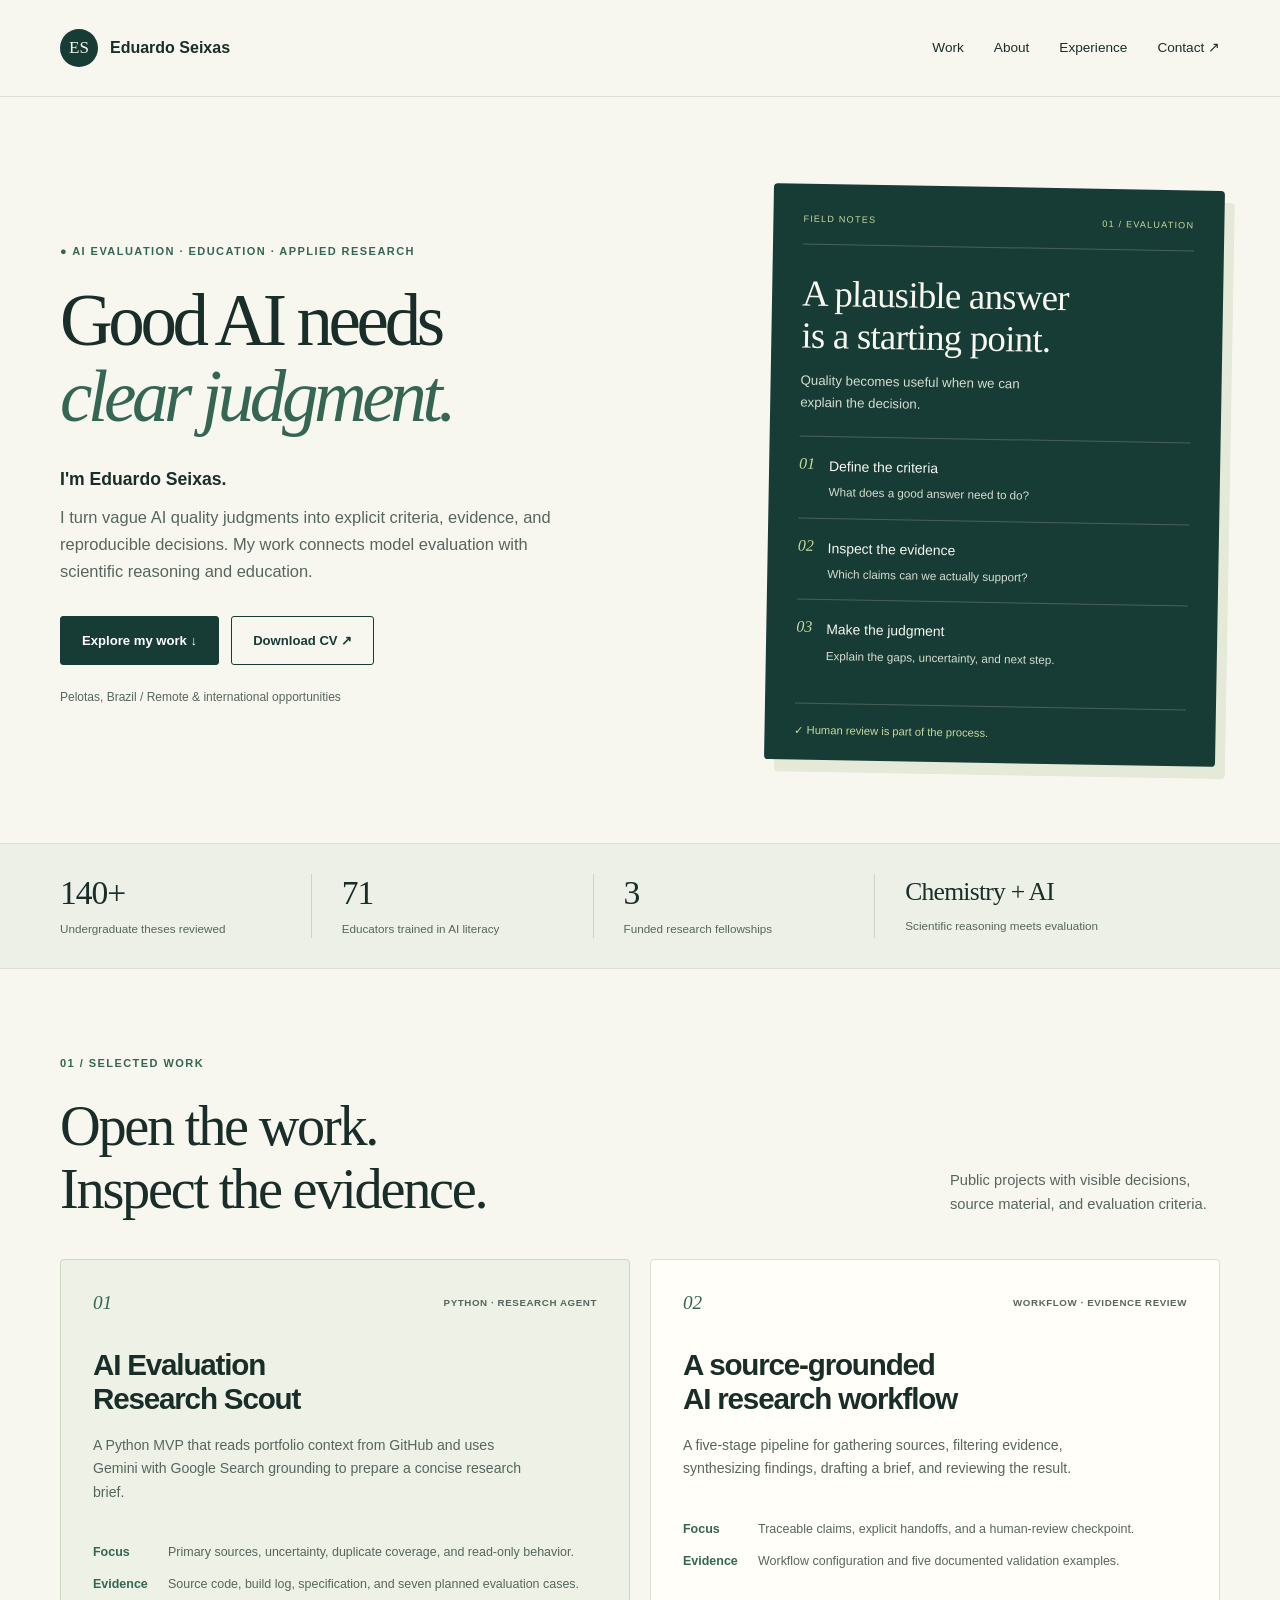
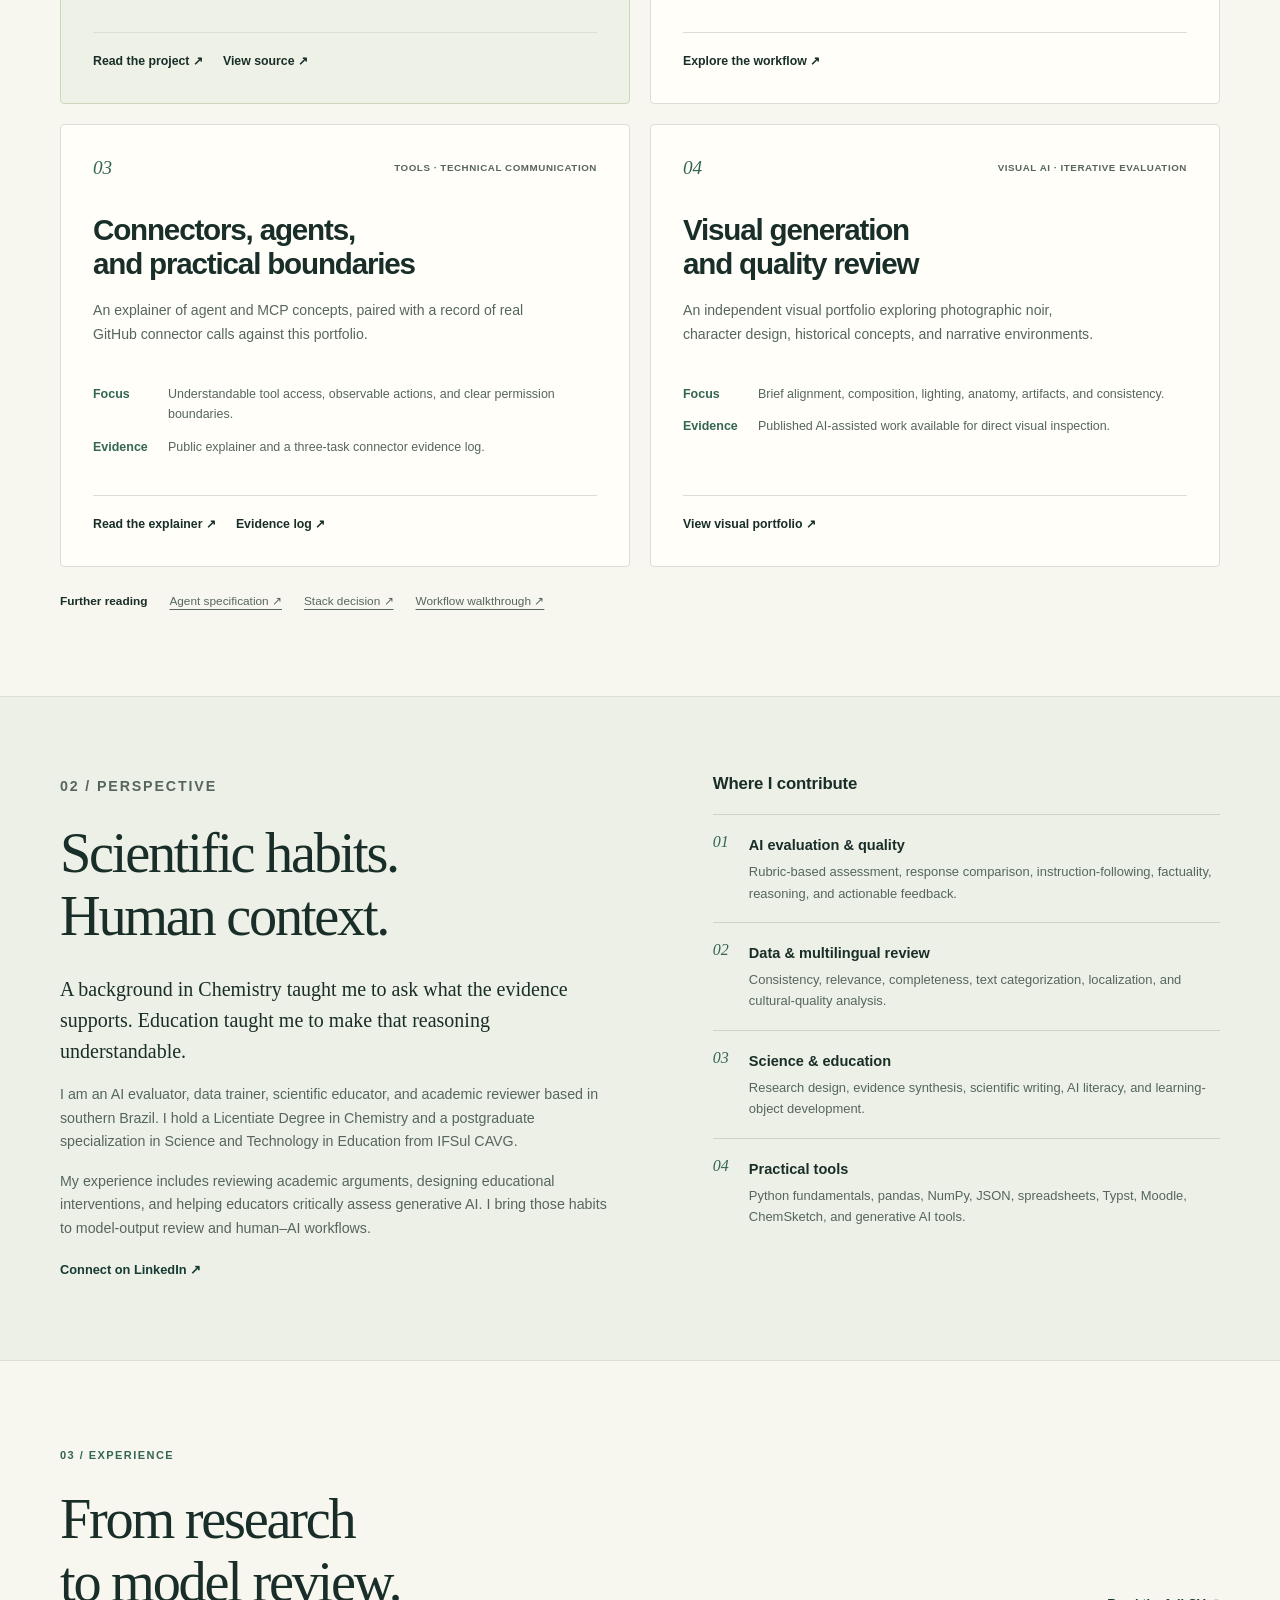
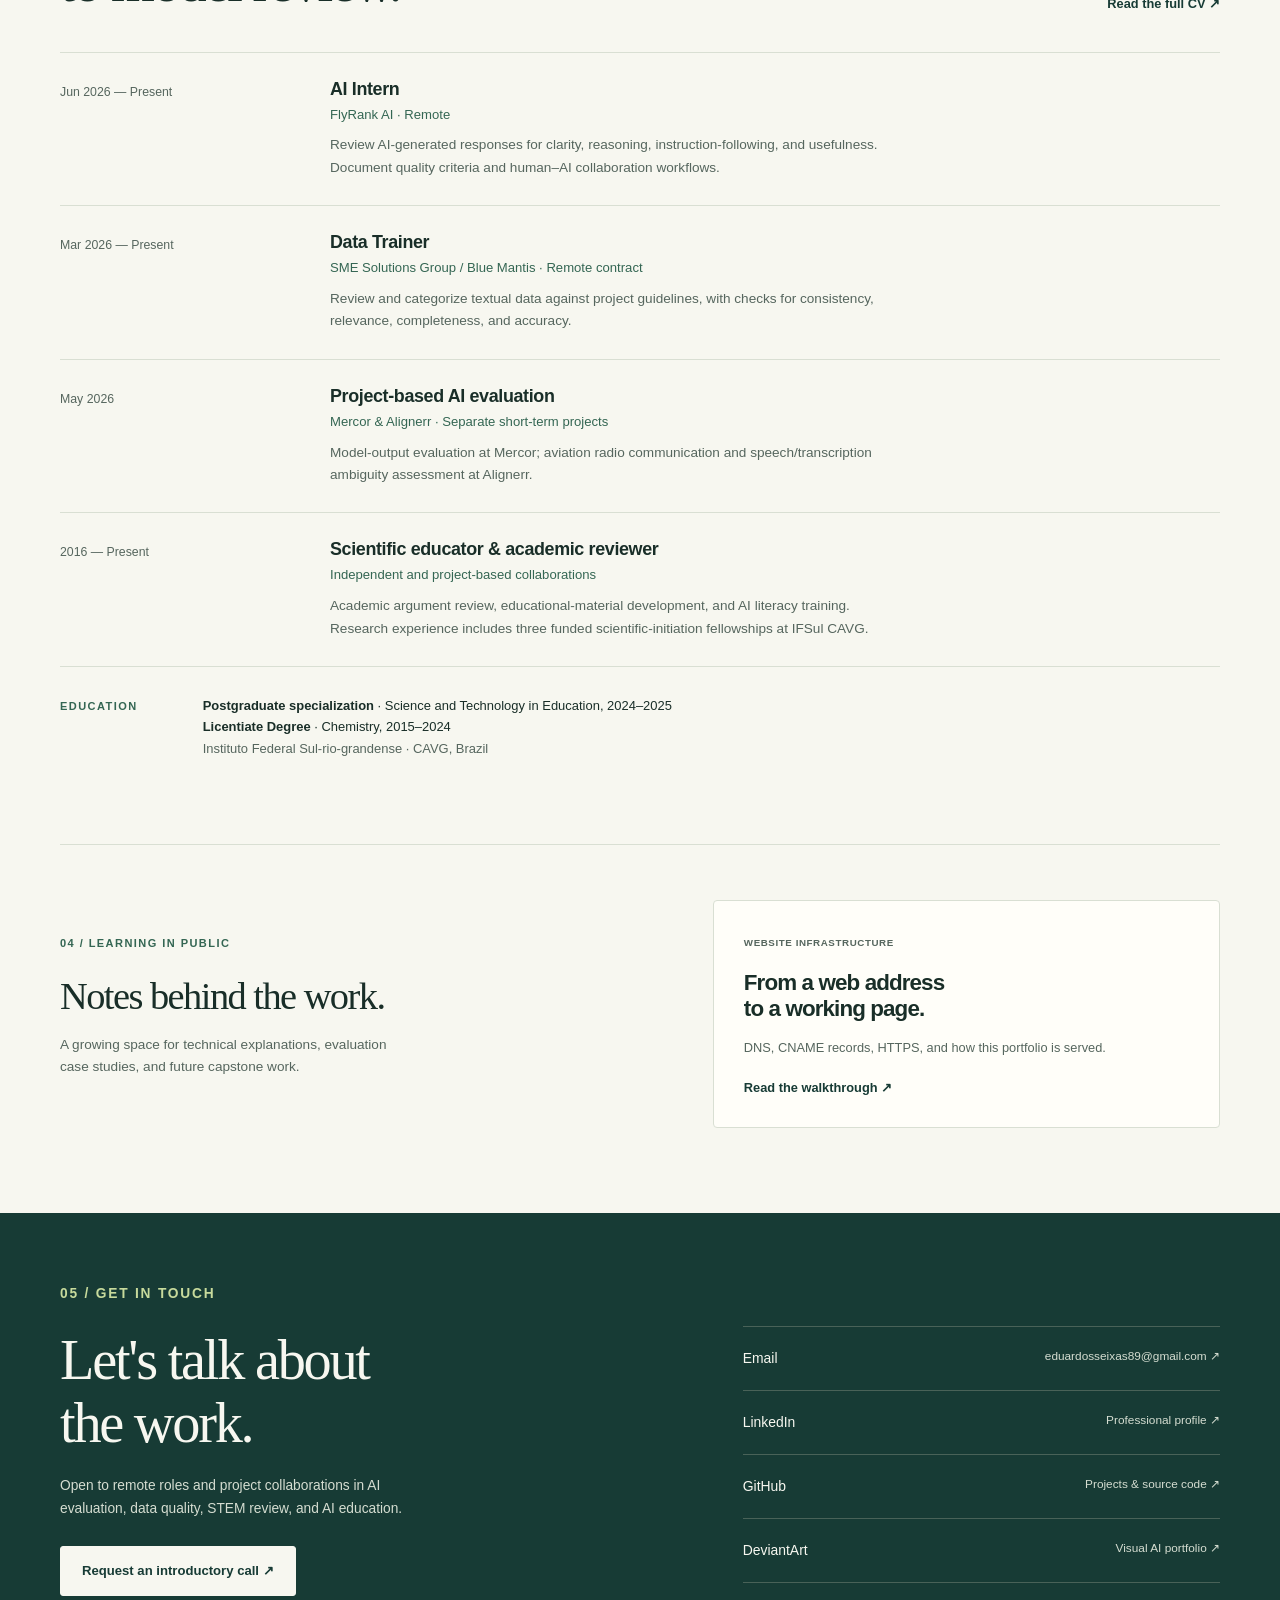
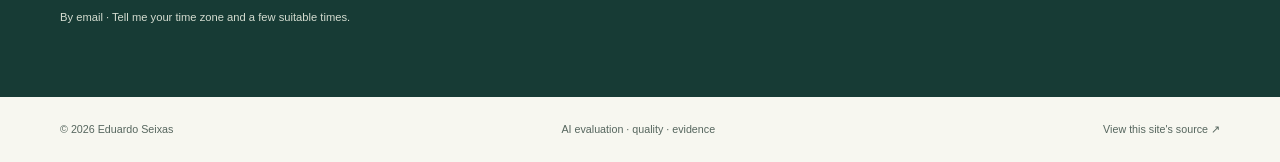
==== index.html @ 026e7a8c "Complete personal portfolio with CV, project evidence, and DNS walkthrough" ====
<!doctype html>
<html lang="en">
<head>
<meta charset="utf-8"><meta name="viewport" content="width=device-width, initial-scale=1">
<meta name="description" content="Eduardo Seixas: AI evaluation, data quality, science education, and applied research. Explore projects, experience, and evidence.">
<meta name="theme-color" content="#173b35"><meta property="og:title" content="Eduardo Seixas | AI Evaluation & Applied Research"><meta property="og:description" content="Explicit criteria. Traceable evidence. Thoughtful human judgment."><meta property="og:type" content="website"><meta property="og:url" content="https://eseixas89.github.io/ai-evaluation-portfolio/">
<title>Eduardo Seixas | AI Evaluation & Applied Research</title><link rel="icon" href="favicon.svg" type="image/svg+xml"><link rel="stylesheet" href="styles.css">
</head>
<body>
<a class="skip-link" href="#main">Skip to content</a>
<header class="site-header"><div class="container header-inner"><a class="brand" href="./" aria-label="Eduardo Seixas, home"><span class="monogram" aria-hidden="true">ES</span>Eduardo Seixas</a><nav aria-label="Main navigation"><a href="#work">Work</a><a href="#about">About</a><a href="#experience">Experience</a><a href="#contact">Contact ↗</a></nav></div></header>
<main id="main">
<section class="hero container" aria-labelledby="hero-title">
<div><p class="eyebrow">● AI evaluation · education · applied research</p><h1 id="hero-title">Good AI needs<br><em>clear judgment.</em></h1><p class="hero-name">I'm Eduardo Seixas.</p><p class="hero-lead">I turn vague AI quality judgments into explicit criteria, evidence, and reproducible decisions. My work connects model evaluation with scientific reasoning and education.</p><div class="actions"><a class="button" href="#work">Explore my work ↓</a><a class="button outline" href="assets/Eduardo_Seixas_CV.pdf" download>Download CV ↗</a></div><p class="hero-meta">Pelotas, Brazil / Remote &amp; international opportunities</p></div>
<aside class="hero-note" aria-label="My approach to evaluation"><div class="note-top"><span>FIELD NOTES</span><span>01 / EVALUATION</span></div><p class="note-title">A plausible answer<br>is a starting point.</p><p class="note-intro">Quality becomes useful when we can explain the decision.</p><ol class="criteria"><li><span>01</span><div><strong>Define the criteria</strong><p>What does a good answer need to do?</p></div></li><li><span>02</span><div><strong>Inspect the evidence</strong><p>Which claims can we actually support?</p></div></li><li><span>03</span><div><strong>Make the judgment</strong><p>Explain the gaps, uncertainty, and next step.</p></div></li></ol><div class="note-bottom">✓ Human review is part of the process.</div></aside>
</section>
<section class="proof-strip" aria-label="Selected experience from my CV"><div class="container proof-grid"><div><strong>140+</strong><span>Undergraduate theses reviewed</span></div><div><strong>71</strong><span>Educators trained in AI literacy</span></div><div><strong>3</strong><span>Funded research fellowships</span></div><div><strong>Chemistry + AI</strong><span>Scientific reasoning meets evaluation</span></div></div></section>
<section id="work" class="section container" aria-labelledby="work-title"><div class="section-heading"><div><p class="eyebrow">01 / Selected work</p><h2 id="work-title">Open the work.<br>Inspect the evidence.</h2></div><p>Public projects with visible decisions, source material, and evaluation criteria.</p></div>
<div class="projects">
<article class="project featured"><div class="project-top"><span class="project-number">01</span><span class="tag">Python · Research agent</span></div><h3>AI Evaluation<br>Research Scout</h3><p>A Python MVP that reads portfolio context from GitHub and uses Gemini with Google Search grounding to prepare a concise research brief.</p><dl><div><dt>Focus</dt><dd>Primary sources, uncertainty, duplicate coverage, and read-only behavior.</dd></div><div><dt>Evidence</dt><dd>Source code, build log, specification, and seven planned evaluation cases.</dd></div></dl><div class="project-links"><a href="build-the-agent.html">Read the project ↗</a><a href="https://github.com/Eseixas89/ai-evaluation-portfolio/tree/main/fl-07-agent">View source ↗</a></div></article>
<article class="project"><div class="project-top"><span class="project-number">02</span><span class="tag">Workflow · Evidence review</span></div><h3>A source-grounded<br>AI research workflow</h3><p>A five-stage pipeline for gathering sources, filtering evidence, synthesizing findings, drafting a brief, and reviewing the result.</p><dl><div><dt>Focus</dt><dd>Traceable claims, explicit handoffs, and a human-review checkpoint.</dd></div><div><dt>Evidence</dt><dd>Workflow configuration and five documented validation examples.</dd></div></dl><div class="project-links"><a href="automation-workflow-v2.html">Explore the workflow ↗</a></div></article>
<article class="project"><div class="project-top"><span class="project-number">03</span><span class="tag">Tools · Technical communication</span></div><h3>Connectors, agents,<br>and practical boundaries</h3><p>An explainer of agent and MCP concepts, paired with a record of real GitHub connector calls against this portfolio.</p><dl><div><dt>Focus</dt><dd>Understandable tool access, observable actions, and clear permission boundaries.</dd></div><div><dt>Evidence</dt><dd>Public explainer and a three-task connector evidence log.</dd></div></dl><div class="project-links"><a href="agent-concepts-mcp-basics.html">Read the explainer ↗</a><a href="https://github.com/Eseixas89/ai-evaluation-portfolio/blob/main/connector-evidence.md">Evidence log ↗</a></div></article>
<article class="project"><div class="project-top"><span class="project-number">04</span><span class="tag">Visual AI · Iterative evaluation</span></div><h3>Visual generation<br>and quality review</h3><p>An independent visual portfolio exploring photographic noir, character design, historical concepts, and narrative environments.</p><dl><div><dt>Focus</dt><dd>Brief alignment, composition, lighting, anatomy, artifacts, and consistency.</dd></div><div><dt>Evidence</dt><dd>Published AI-assisted work available for direct visual inspection.</dd></div></dl><div class="project-links"><a href="https://www.deviantart.com/epyon89">View visual portfolio ↗</a></div></article>
</div><div class="work-footnote"><span>Further reading</span><a href="personal-agent-spec.html">Agent specification ↗</a><a href="stack-rationale.html">Stack decision ↗</a><a href="explain-it-like-you-built-it.html">Workflow walkthrough ↗</a></div></section>
<section id="about" class="about-section" aria-labelledby="about-title"><div class="container about-grid"><div><p class="eyebrow">02 / Perspective</p><h2 id="about-title">Scientific habits.<br>Human context.</h2><p class="about-lead">A background in Chemistry taught me to ask what the evidence supports. Education taught me to make that reasoning understandable.</p><p>I am an AI evaluator, data trainer, scientific educator, and academic reviewer based in southern Brazil. I hold a Licentiate Degree in Chemistry and a postgraduate specialization in Science and Technology in Education from IFSul CAVG.</p><p>My experience includes reviewing academic arguments, designing educational interventions, and helping educators critically assess generative AI. I bring those habits to model-output review and human–AI workflows.</p><a class="text-link" href="https://www.linkedin.com/in/eduardo-seixas89/">Connect on LinkedIn ↗</a></div><div class="expertise"><h3>Where I contribute</h3><div><span>01</span><p><strong>AI evaluation &amp; quality</strong>Rubric-based assessment, response comparison, instruction-following, factuality, reasoning, and actionable feedback.</p></div><div><span>02</span><p><strong>Data &amp; multilingual review</strong>Consistency, relevance, completeness, text categorization, localization, and cultural-quality analysis.</p></div><div><span>03</span><p><strong>Science &amp; education</strong>Research design, evidence synthesis, scientific writing, AI literacy, and learning-object development.</p></div><div><span>04</span><p><strong>Practical tools</strong>Python fundamentals, pandas, NumPy, JSON, spreadsheets, Typst, Moodle, ChemSketch, and generative AI tools.</p></div></div></div></section>
<section id="experience" class="section container" aria-labelledby="experience-title"><div class="section-heading"><div><p class="eyebrow">03 / Experience</p><h2 id="experience-title">From research<br>to model review.</h2></div><a class="text-link" href="assets/Eduardo_Seixas_CV.pdf">Read the full CV ↗</a></div><div class="timeline">
<article><div class="timeline-date">Jun 2026 — Present</div><div><h3>AI Intern</h3><p class="organization">FlyRank AI · Remote</p><p>Review AI-generated responses for clarity, reasoning, instruction-following, and usefulness. Document quality criteria and human–AI collaboration workflows.</p></div></article>
<article><div class="timeline-date">Mar 2026 — Present</div><div><h3>Data Trainer</h3><p class="organization">SME Solutions Group / Blue Mantis · Remote contract</p><p>Review and categorize textual data against project guidelines, with checks for consistency, relevance, completeness, and accuracy.</p></div></article>
<article><div class="timeline-date">May 2026</div><div><h3>Project-based AI evaluation</h3><p class="organization">Mercor &amp; Alignerr · Separate short-term projects</p><p>Model-output evaluation at Mercor; aviation radio communication and speech/transcription ambiguity assessment at Alignerr.</p></div></article>
<article><div class="timeline-date">2016 — Present</div><div><h3>Scientific educator &amp; academic reviewer</h3><p class="organization">Independent and project-based collaborations</p><p>Academic argument review, educational-material development, and AI literacy training. Research experience includes three funded scientific-initiation fellowships at IFSul CAVG.</p></div></article>
</div><div class="education-note"><span class="eyebrow">Education</span><p><strong>Postgraduate specialization</strong> · Science and Technology in Education, 2024–2025<br><strong>Licentiate Degree</strong> · Chemistry, 2015–2024<br><span>Instituto Federal Sul-rio-grandense · CAVG, Brazil</span></p></div></section>
<section class="notes-section container" aria-labelledby="notes-title"><div><p class="eyebrow">04 / Learning in public</p><h2 id="notes-title">Notes behind the work.</h2><p>A growing space for technical explanations, evaluation case studies, and future capstone work.</p></div><a class="note-link" href="dns-walkthrough.html"><span class="tag">Website infrastructure</span><h3>From a web address<br>to a working page.</h3><p>DNS, CNAME records, HTTPS, and how this portfolio is served.</p><span class="text-link">Read the walkthrough ↗</span></a></section>
<section id="contact" class="contact-section" aria-labelledby="contact-title"><div class="container contact-grid"><div><p class="eyebrow">05 / Get in touch</p><h2 id="contact-title">Let's talk about<br>the work.</h2><p>Open to remote roles and project collaborations in AI evaluation, data quality, STEM review, and AI education.</p><a class="button light" href="mailto:eduardosseixas89@gmail.com?subject=Introductory%20call%20-%20portfolio&amp;body=Hi%20Eduardo%2C%0A%0AI%27d%20like%20to%20arrange%20a%20conversation%20about%20...%0A%0AMy%20time%20zone%20and%20suggested%20times%20are%3A%20">Request an introductory call ↗</a><p class="contact-small">By email · Tell me your time zone and a few suitable times.</p></div><div class="contact-links"><a href="mailto:eduardosseixas89@gmail.com">Email <span>eduardosseixas89@gmail.com ↗</span></a><a href="https://www.linkedin.com/in/eduardo-seixas89/">LinkedIn <span>Professional profile ↗</span></a><a href="https://github.com/Eseixas89">GitHub <span>Projects &amp; source code ↗</span></a><a href="https://www.deviantart.com/epyon89">DeviantArt <span>Visual AI portfolio ↗</span></a></div></div></section>
</main><footer class="container site-footer"><p>© 2026 Eduardo Seixas</p><p>AI evaluation · quality · evidence</p><a href="https://github.com/Eseixas89/ai-evaluation-portfolio">View this site's source ↗</a></footer>
</body></html>
---- styles.css ----
/* Shared layout, typography, and responsive rules. */
:root{--paper:#f7f7f0;--white:#fffef9;--ink:#192e28;--muted:#56665e;--green:#173b35;--accent:#346653;--line:#d9dfd3;--soft:#edf0e6;--gold:#c7da9c}
*{box-sizing:border-box}html{scroll-behavior:smooth;scroll-padding-top:24px}body{margin:0;background:var(--paper);color:var(--ink);font:16px/1.65 -apple-system,BlinkMacSystemFont,"Segoe UI",sans-serif}a{color:inherit;text-underline-offset:4px}a:hover{text-decoration:underline}a:focus-visible{outline:3px solid #a47025;outline-offset:5px}::selection{background:#d3dfb9;color:var(--green)}p{margin:0 0 1rem}h1,h2,h3{margin:0;line-height:1.12;letter-spacing:-.04em}h1,h2{font-family:Georgia,"Times New Roman",serif;font-weight:400}h2{font-size:clamp(2.25rem,4.4vw,3.7rem)}h3{font-size:1.5rem;font-weight:600}.container{width:min(1160px,calc(100% - 96px));margin-inline:auto}.skip-link{position:absolute;left:20px;top:-100px;background:var(--green);color:white;padding:10px 20px;z-index:10}.skip-link:focus{top:12px}
.site-header{border-bottom:1px solid var(--line)}.header-inner{min-height:96px;display:flex;align-items:center;justify-content:space-between;gap:24px}.brand{display:flex;gap:12px;align-items:center;font-size:1rem;font-weight:600;text-decoration:none}.monogram{display:grid;place-items:center;width:38px;height:38px;background:var(--green);color:var(--paper);font:17px Georgia,serif;border-radius:50%}nav{display:flex;gap:30px;font-size:.85rem;font-weight:500}nav a{text-decoration:none}.eyebrow{font-size:.69rem;letter-spacing:.13em;text-transform:uppercase;font-weight:700;color:var(--accent);margin:0 0 23px}
.hero{display:grid;grid-template-columns:1.4fr 1fr;gap:78px;padding-block:90px 80px;align-items:center}.hero h1{font-size:clamp(3.2rem,5.7vw,5.5rem);letter-spacing:-.06em;line-height:1.05}.hero h1 em{color:var(--accent);font-weight:400}.hero-name{font-size:1.1rem;font-weight:600;margin:29px 0 10px}.hero-lead{font-size:1.03rem;max-width:54ch;color:var(--muted)}.actions{display:flex;flex-wrap:wrap;gap:12px;margin-top:30px}.button{display:inline-flex;align-items:center;justify-content:center;background:var(--green);color:white;padding:13px 21px;border:1px solid var(--green);font-size:.82rem;font-weight:600;text-decoration:none;border-radius:3px;min-height:48px}.button:hover{background:#285447;text-decoration:none}.outline{color:var(--green);background:transparent}.outline:hover{color:white}.hero-meta{font-size:.75rem;color:var(--muted);margin:23px 0 0}.hero-note{background:var(--green);color:var(--paper);padding:28px 30px 0;border-radius:4px;box-shadow:10px 12px 0 #e4e9d8;transform:rotate(1deg)}.note-top{display:flex;justify-content:space-between;gap:8px;border-bottom:1px solid #496258;padding-bottom:17px;font-size:.57rem;letter-spacing:.13em;color:var(--gold)}.note-title{font:2.3rem/1.13 Georgia,serif;letter-spacing:-.02em;margin:28px 0 14px}.note-intro{font-size:.83rem;color:#d5ddd1;max-width:31ch}.criteria{list-style:none;padding:0;margin:22px 0}.criteria li{display:flex;gap:14px;padding:16px 0;border-top:1px solid #496258}.criteria li>span{font:italic 1rem Georgia,serif;color:var(--gold);padding-top:2px}.criteria strong{font-weight:500;font-size:.87rem}.criteria p{font-size:.73rem;color:#d5ddd1;margin:3px 0 0}.note-bottom{font-size:.7rem;border-top:1px solid #496258;padding:17px 0 20px;color:var(--gold)}
.proof-strip{background:var(--soft);border-block:1px solid var(--line)}.proof-grid{display:grid;grid-template-columns:repeat(3,1fr) 1.25fr;padding-block:30px;gap:30px}.proof-grid>div{border-right:1px solid #ccd5c5;padding-right:20px}.proof-grid>div:last-child{border:0}.proof-grid strong{display:block;font:2.1rem Georgia,serif;letter-spacing:-.03em}.proof-grid>div:last-child strong{font-size:1.6rem;line-height:1.4}.proof-grid span{display:block;font-size:.73rem;color:var(--muted);margin-top:7px}.section{padding-block:85px}.section-heading{display:flex;justify-content:space-between;align-items:flex-end;gap:50px;margin-bottom:38px}.section-heading>p{max-width:33ch;font-size:.92rem;color:var(--muted);margin:0 0 5px}.projects{display:grid;grid-template-columns:1fr 1fr;gap:20px}.project{display:flex;flex-direction:column;min-width:0;padding:32px;background:var(--white);border:1px solid var(--line);border-radius:4px}.featured{background:#edf1e6;border-color:#ccd7bd}.project-top{display:flex;align-items:center;justify-content:space-between;gap:12px;margin-bottom:34px}.project-number{font:italic 1.2rem Georgia,serif;color:var(--accent)}.tag{font-size:.61rem;text-transform:uppercase;letter-spacing:.06em;font-weight:600;color:var(--muted)}.project h3{font-size:1.85rem;margin-bottom:18px;line-height:1.15}.project>p{font-size:.88rem;color:var(--muted);max-width:55ch}.project dl{margin:10px 0 25px;font-size:.78rem;flex-grow:1}.project dl div{display:grid;grid-template-columns:65px 1fr;gap:10px;margin:12px 0}.project dt{color:var(--accent);font-weight:600}.project dd{margin:0;color:var(--muted)}.project-links{display:flex;flex-wrap:wrap;gap:20px;border-top:1px solid var(--line);padding-top:18px;font-size:.77rem;font-weight:600}.project-links a{text-decoration:none}.work-footnote{display:flex;gap:22px;flex-wrap:wrap;margin-top:25px;font-size:.74rem;color:var(--muted)}.work-footnote>span{font-weight:600;color:var(--ink)}
.about-section{border-block:1px solid var(--line);background:var(--soft)}.about-grid{display:grid;grid-template-columns:1.1fr 1fr;gap:95px;padding-block:78px}.about-grid h2{margin-bottom:26px}.about-grid p{font-size:.89rem;color:var(--muted)}.about-grid .about-lead{font:1.25rem/1.55 Georgia,serif;color:var(--ink)}.text-link{font-size:.8rem;font-weight:600;color:var(--green);text-decoration:none}.expertise h3{font-size:1.05rem;margin-bottom:20px;letter-spacing:-.01em}.expertise>div{display:flex;gap:20px;border-top:1px solid #ccd5c5;padding-top:18px;margin-top:18px}.expertise>div>span{font:italic 1rem Georgia,serif;color:var(--accent)}.expertise p{font-size:.81rem;margin:0}.expertise strong{display:block;color:var(--ink);font-size:.91rem;font-weight:600;margin-bottom:4px}
.timeline{border-top:1px solid var(--line)}.timeline article{display:grid;grid-template-columns:230px 1fr;gap:40px;border-bottom:1px solid var(--line);padding-block:26px}.timeline-date{font-size:.77rem;color:var(--muted);padding-top:3px}.timeline h3{font-size:1.12rem;letter-spacing:-.02em}.timeline .organization{font-size:.82rem;color:var(--accent);margin:5px 0 9px}.timeline article p:last-child{font-size:.85rem;color:var(--muted);margin:0;max-width:76ch}.education-note{display:flex;gap:65px;padding-top:28px;align-items:baseline}.education-note .eyebrow{margin:0}.education-note p{font-size:.81rem;margin:0}.education-note p>span{color:var(--muted)}
.notes-section{display:grid;grid-template-columns:1.1fr 1fr;gap:95px;align-items:center;border-top:1px solid var(--line);padding-block:55px 85px}.notes-section h2{font-size:2.4rem;margin-bottom:16px}.notes-section>div>p:last-child{font-size:.85rem;color:var(--muted);max-width:46ch}.note-link{display:block;border:1px solid var(--line);border-radius:4px;padding:27px 30px;background:var(--white);text-decoration:none}.note-link:hover{border-color:var(--accent);text-decoration:none}.note-link h3{font-size:1.4rem;margin:16px 0}.note-link p{color:var(--muted);font-size:.8rem}
.contact-section{background:var(--green);color:var(--paper);padding-block:70px}.contact-grid{display:grid;grid-template-columns:1.2fr 1fr;gap:110px;align-items:center}.contact-section .eyebrow{color:var(--gold)}.contact-section h2{margin-bottom:20px}.contact-section p{max-width:49ch;font-size:.86rem;color:#d5ddd1}.light{background:var(--paper);border-color:var(--paper);color:var(--green);margin-top:10px}.light:hover{background:var(--gold);color:var(--green)}.contact-section .contact-small{font-size:.7rem;margin:12px 0 0}.contact-links a{display:flex;justify-content:space-between;gap:15px;padding-block:20px;border-bottom:1px solid #496258;font-size:.87rem;text-decoration:none}.contact-links a:first-child{border-top:1px solid #496258}.contact-links span{font-size:.74rem;color:#d5ddd1;overflow-wrap:anywhere}.site-footer{display:flex;justify-content:space-between;gap:20px;flex-wrap:wrap;padding-block:24px;color:var(--muted);font-size:.67rem}.site-footer p{margin:0}.site-footer a{text-decoration:none}
.article{width:min(760px,calc(100% - 48px));margin:65px auto 80px}.article h1{font-size:clamp(2.6rem,5vw,4.3rem);margin-bottom:24px}.article h2{font:600 1.25rem/1.3 -apple-system,BlinkMacSystemFont,"Segoe UI",sans-serif;letter-spacing:-.02em;margin:30px 0 12px}.article>p{color:var(--muted);font-size:.96rem}.article .article-intro{font-size:1.1rem;color:var(--ink)}.article code{font-size:.88em;background:var(--soft);padding:2px 4px;overflow-wrap:anywhere}.article-callout{padding:20px;border:1px solid var(--line);background:var(--soft);border-radius:3px;font-size:.86rem;margin:25px 0;overflow-wrap:anywhere}.source-list{font-size:.8rem;padding-left:20px;color:var(--muted)}.source-list li{margin:6px 0}
@media(max-width:1000px){.container{width:calc(100% - 64px)}.hero{gap:35px;padding-block:60px}.hero h1{font-size:4rem}.hero-note{padding-inline:23px}.note-title{font-size:2rem}.about-grid,.notes-section{gap:45px}.contact-grid{gap:50px}.proof-grid{gap:18px}.proof-grid>div{padding-right:12px}}
@media(max-width:720px){.container{width:calc(100% - 40px)}.header-inner{min-height:90px;flex-wrap:wrap;justify-content:center;gap:8px;padding-block:14px}.brand{font-size:.86rem}nav{gap:24px;font-size:.75rem;width:100%;justify-content:center}.monogram{width:31px;height:31px;font-size:14px}.hero{grid-template-columns:1fr;gap:40px;padding-block:46px}.hero h1{font-size:clamp(2.7rem,9.5vw,4rem)}.hero-lead{font-size:.94rem}.hero-note{transform:none;max-width:460px;width:100%;box-shadow:6px 6px 0 #e4e9d8}.hero-meta{font-size:.67rem}.hero .eyebrow{font-size:.6rem}.proof-grid{grid-template-columns:1fr 1fr;gap:25px 15px}.proof-grid>div:nth-child(2){border:0}.proof-grid strong{font-size:1.8rem}.proof-grid>div:last-child strong{font-size:1.3rem}.proof-grid span{font-size:.65rem}.section{padding-block:55px}.section-heading{display:block;margin-bottom:26px}.section-heading>p,.section-heading>.text-link{display:block;margin-top:22px}.projects{grid-template-columns:1fr;gap:15px}.project{padding:25px}.project h3{font-size:1.6rem}.project-top{margin-bottom:25px}.about-grid,.notes-section,.contact-grid{grid-template-columns:1fr;gap:35px}.about-grid{padding-block:55px}.timeline article{grid-template-columns:1fr;gap:8px;padding-block:23px}.education-note{display:block}.education-note .eyebrow{display:block;margin-bottom:10px}.notes-section{padding-block:40px 55px}.contact-section{padding-block:55px}.contact-links a{font-size:.8rem}.contact-links span{font-size:.68rem;text-align:right}.site-footer{font-size:.65rem;gap:10px}.article{margin-block:40px}.button{padding-inline:17px}.tag{font-size:.56rem}.work-footnote{gap:12px 20px}}
@media(prefers-reduced-motion:reduce){html{scroll-behavior:auto}}
@media print{.site-header,.skip-link,.actions,.contact-section,.site-footer{display:none}.container{width:100%}.hero,.section,.about-grid,.notes-section{padding-block:20px}.hero-note{box-shadow:none;transform:none}.projects,.about-grid{gap:20px}.project,.hero-note{break-inside:avoid}body{background:white}.article{width:100%;margin:0}.article h1{font-size:26pt}.article h2{margin-top:14px}.article>p{font-size:10pt}.article .article-intro{font-size:11pt}.article-callout{margin:14px 0;padding:10px}.source-list{font-size:8pt}}
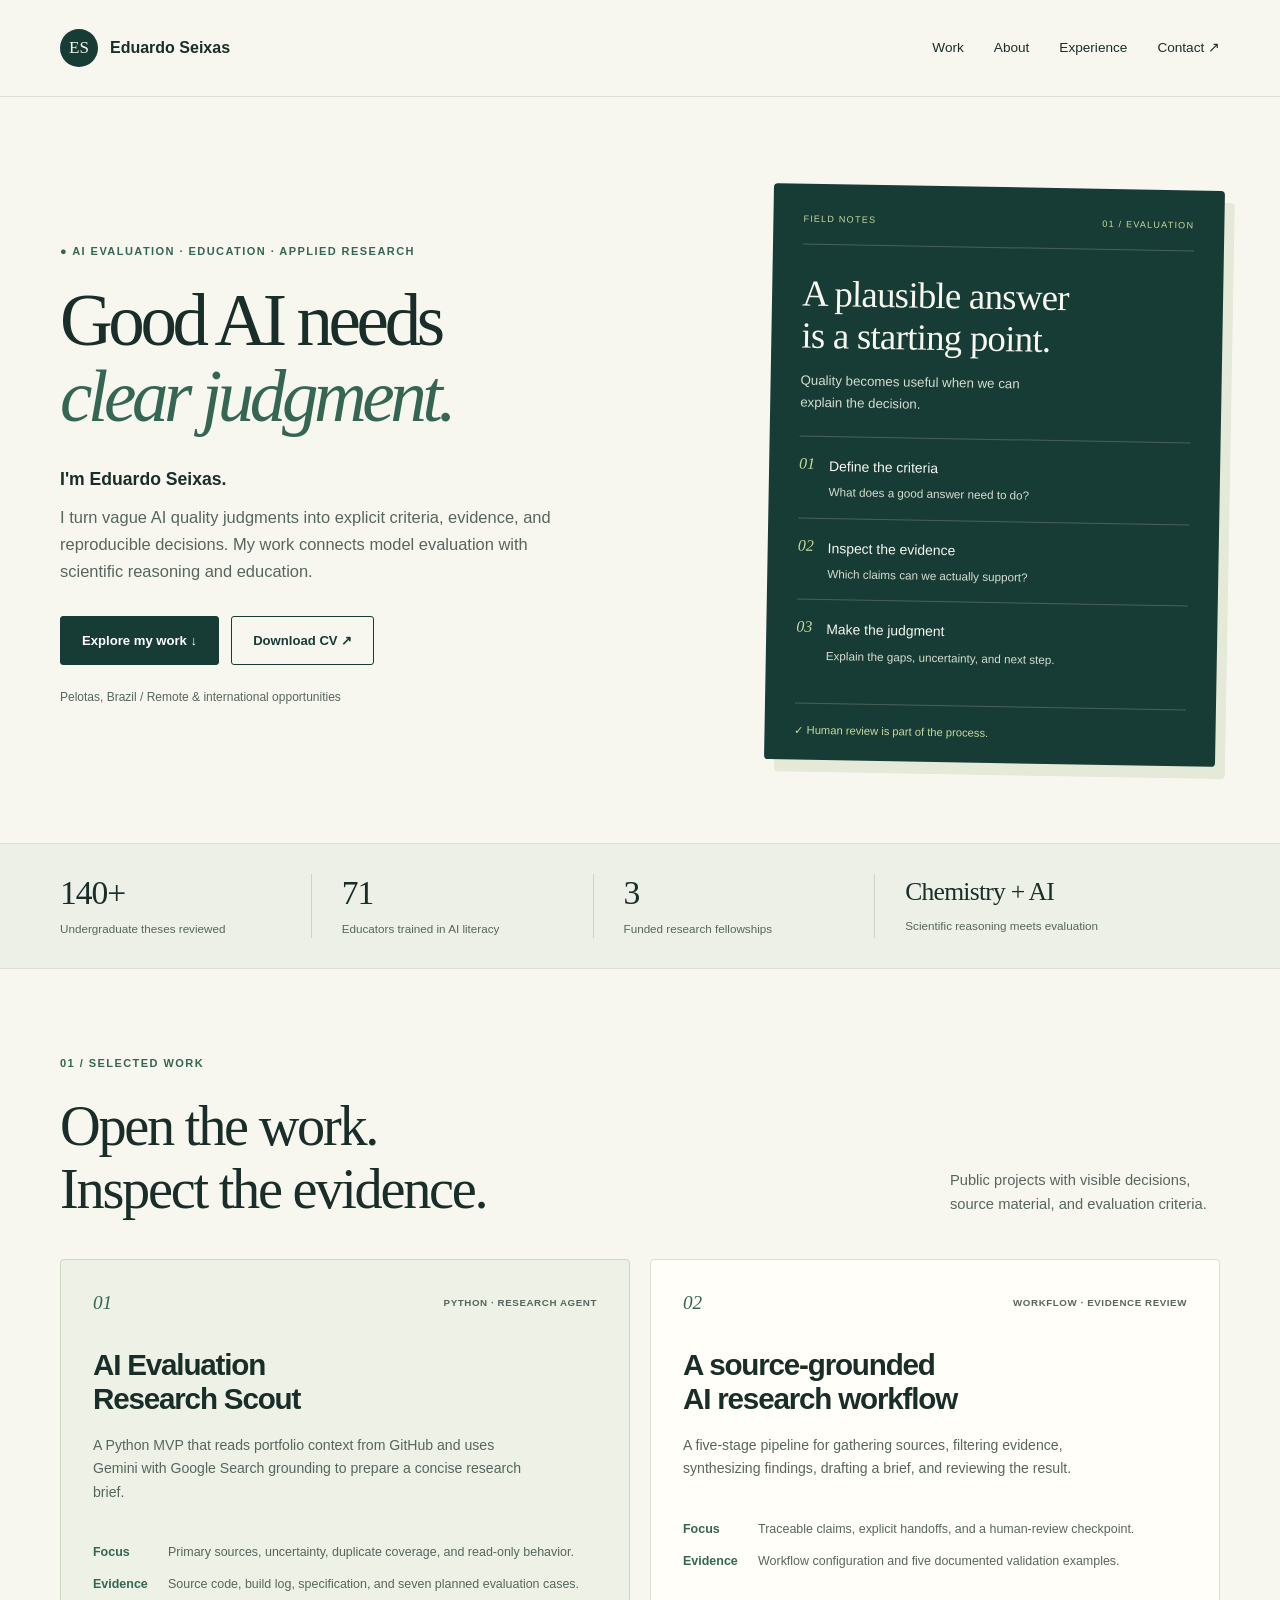
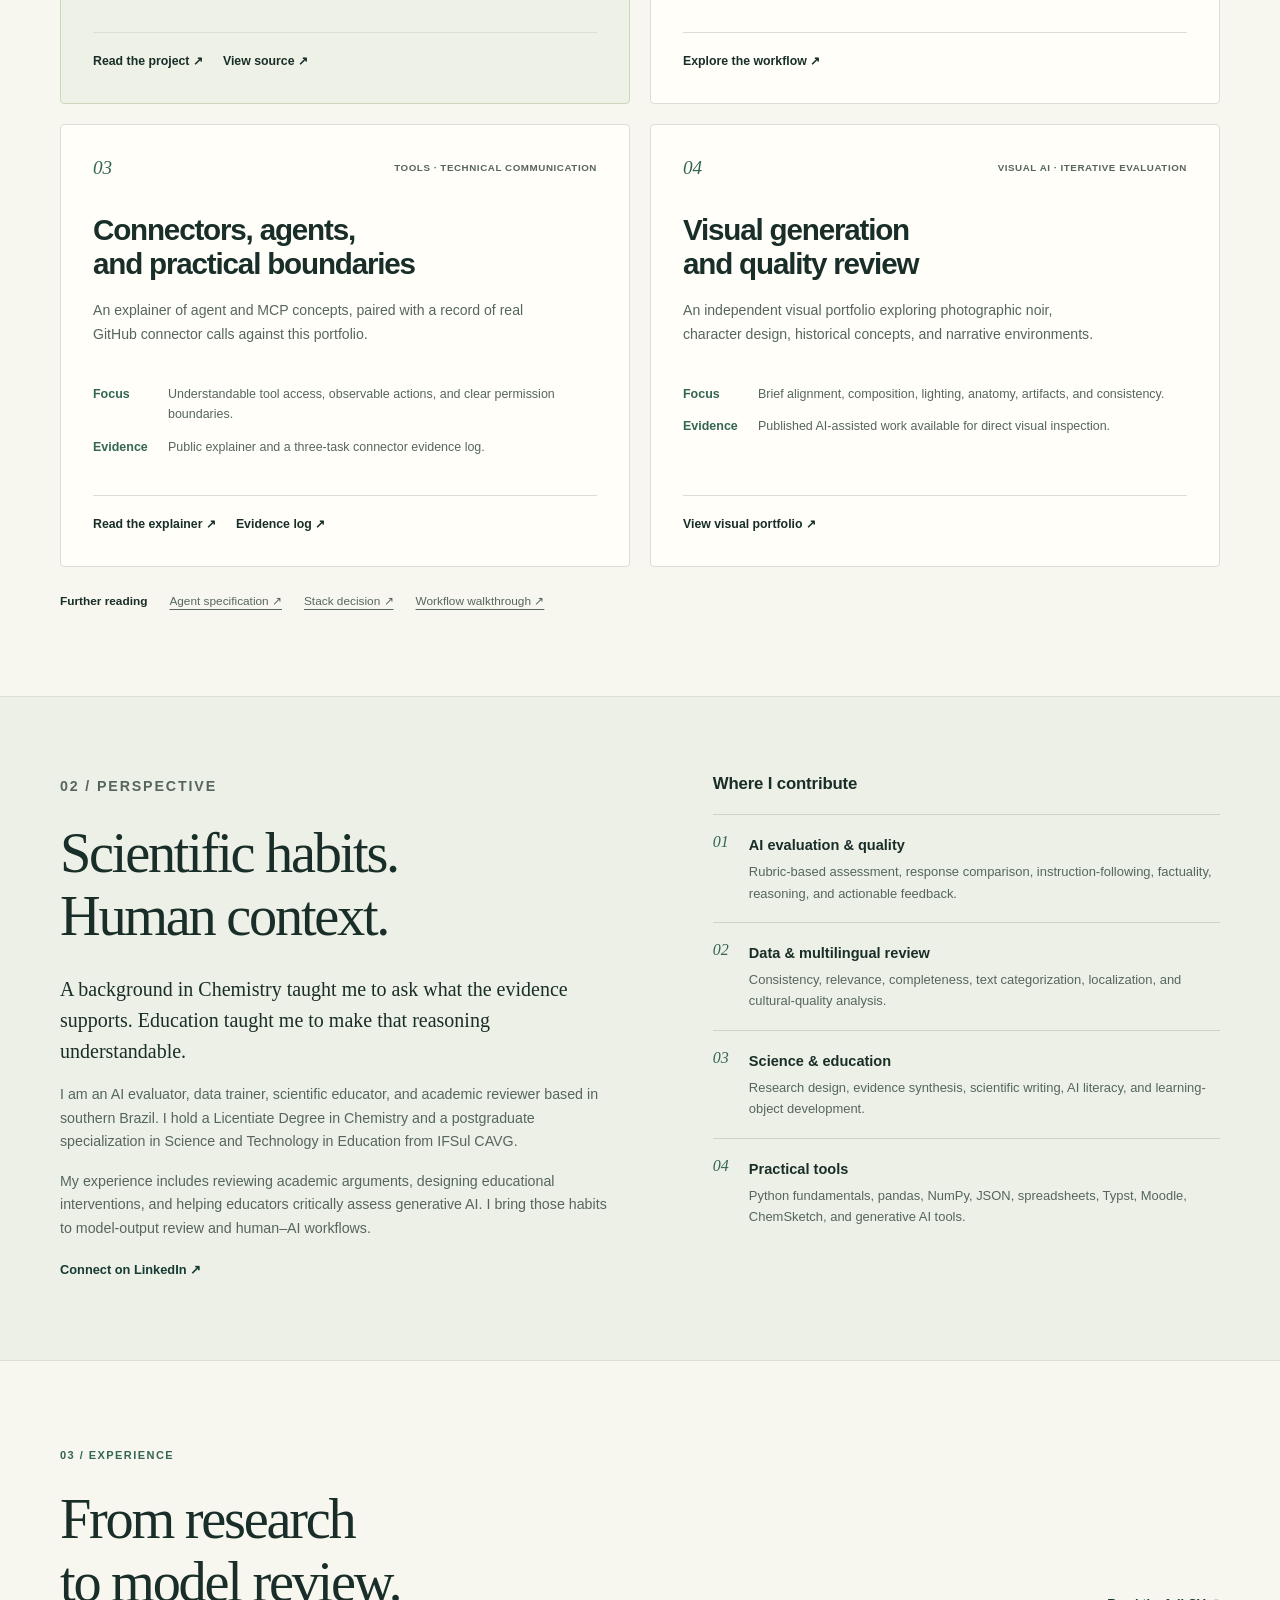
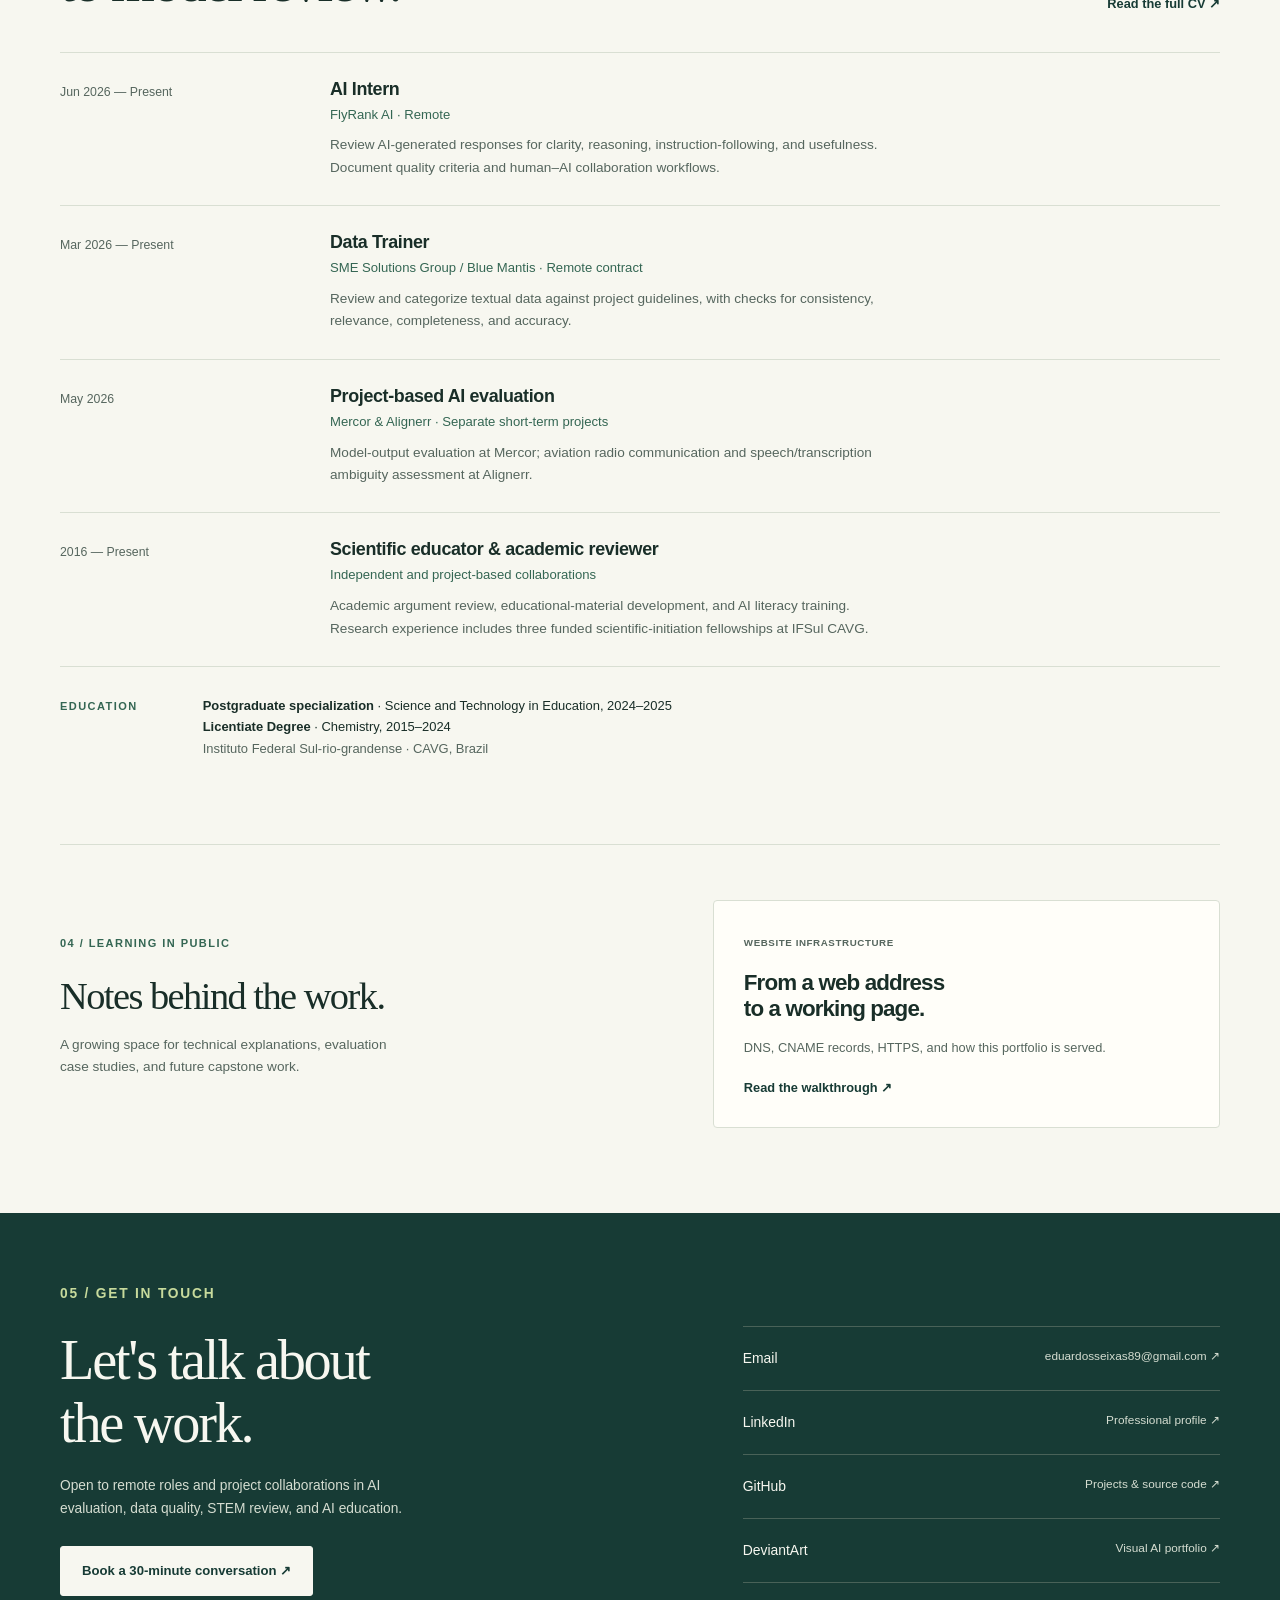
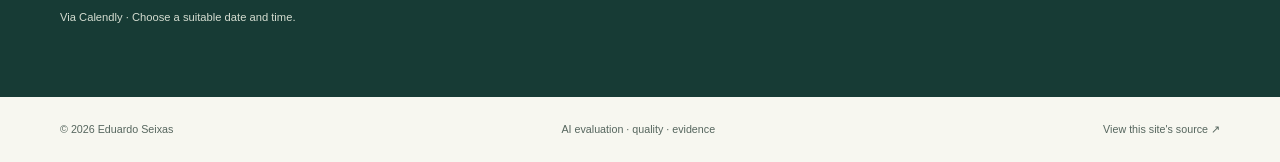
==== commit 96f3ab7a: "Connect Calendly booking link to professional portfolio" ====
--- a/index.html
+++ b/index.html
@@ -30,6 +30,6 @@
 <article><div class="timeline-date">2016 — Present</div><div><h3>Scientific educator &amp; academic reviewer</h3><p class="organization">Independent and project-based collaborations</p><p>Academic argument review, educational-material development, and AI literacy training. Research experience includes three funded scientific-initiation fellowships at IFSul CAVG.</p></div></article>
 </div><div class="education-note"><span class="eyebrow">Education</span><p><strong>Postgraduate specialization</strong> · Science and Technology in Education, 2024–2025<br><strong>Licentiate Degree</strong> · Chemistry, 2015–2024<br><span>Instituto Federal Sul-rio-grandense · CAVG, Brazil</span></p></div></section>
 <section class="notes-section container" aria-labelledby="notes-title"><div><p class="eyebrow">04 / Learning in public</p><h2 id="notes-title">Notes behind the work.</h2><p>A growing space for technical explanations, evaluation case studies, and future capstone work.</p></div><a class="note-link" href="dns-walkthrough.html"><span class="tag">Website infrastructure</span><h3>From a web address<br>to a working page.</h3><p>DNS, CNAME records, HTTPS, and how this portfolio is served.</p><span class="text-link">Read the walkthrough ↗</span></a></section>
-<section id="contact" class="contact-section" aria-labelledby="contact-title"><div class="container contact-grid"><div><p class="eyebrow">05 / Get in touch</p><h2 id="contact-title">Let's talk about<br>the work.</h2><p>Open to remote roles and project collaborations in AI evaluation, data quality, STEM review, and AI education.</p><a class="button light" href="mailto:eduardosseixas89@gmail.com?subject=Introductory%20call%20-%20portfolio&amp;body=Hi%20Eduardo%2C%0A%0AI%27d%20like%20to%20arrange%20a%20conversation%20about%20...%0A%0AMy%20time%20zone%20and%20suggested%20times%20are%3A%20">Request an introductory call ↗</a><p class="contact-small">By email · Tell me your time zone and a few suitable times.</p></div><div class="contact-links"><a href="mailto:eduardosseixas89@gmail.com">Email <span>eduardosseixas89@gmail.com ↗</span></a><a href="https://www.linkedin.com/in/eduardo-seixas89/">LinkedIn <span>Professional profile ↗</span></a><a href="https://github.com/Eseixas89">GitHub <span>Projects &amp; source code ↗</span></a><a href="https://www.deviantart.com/epyon89">DeviantArt <span>Visual AI portfolio ↗</span></a></div></div></section>
+<section id="contact" class="contact-section" aria-labelledby="contact-title"><div class="container contact-grid"><div><p class="eyebrow">05 / Get in touch</p><h2 id="contact-title">Let's talk about<br>the work.</h2><p>Open to remote roles and project collaborations in AI evaluation, data quality, STEM review, and AI education.</p><a class="button light" href="https://calendly.com/eduardosseixas89/30min">Book a 30-minute conversation ↗</a><p class="contact-small">Via Calendly · Choose a suitable date and time.</p></div><div class="contact-links"><a href="mailto:eduardosseixas89@gmail.com">Email <span>eduardosseixas89@gmail.com ↗</span></a><a href="https://www.linkedin.com/in/eduardo-seixas89/">LinkedIn <span>Professional profile ↗</span></a><a href="https://github.com/Eseixas89">GitHub <span>Projects &amp; source code ↗</span></a><a href="https://www.deviantart.com/epyon89">DeviantArt <span>Visual AI portfolio ↗</span></a></div></div></section>
 </main><footer class="container site-footer"><p>© 2026 Eduardo Seixas</p><p>AI evaluation · quality · evidence</p><a href="https://github.com/Eseixas89/ai-evaluation-portfolio">View this site's source ↗</a></footer>
 </body></html>
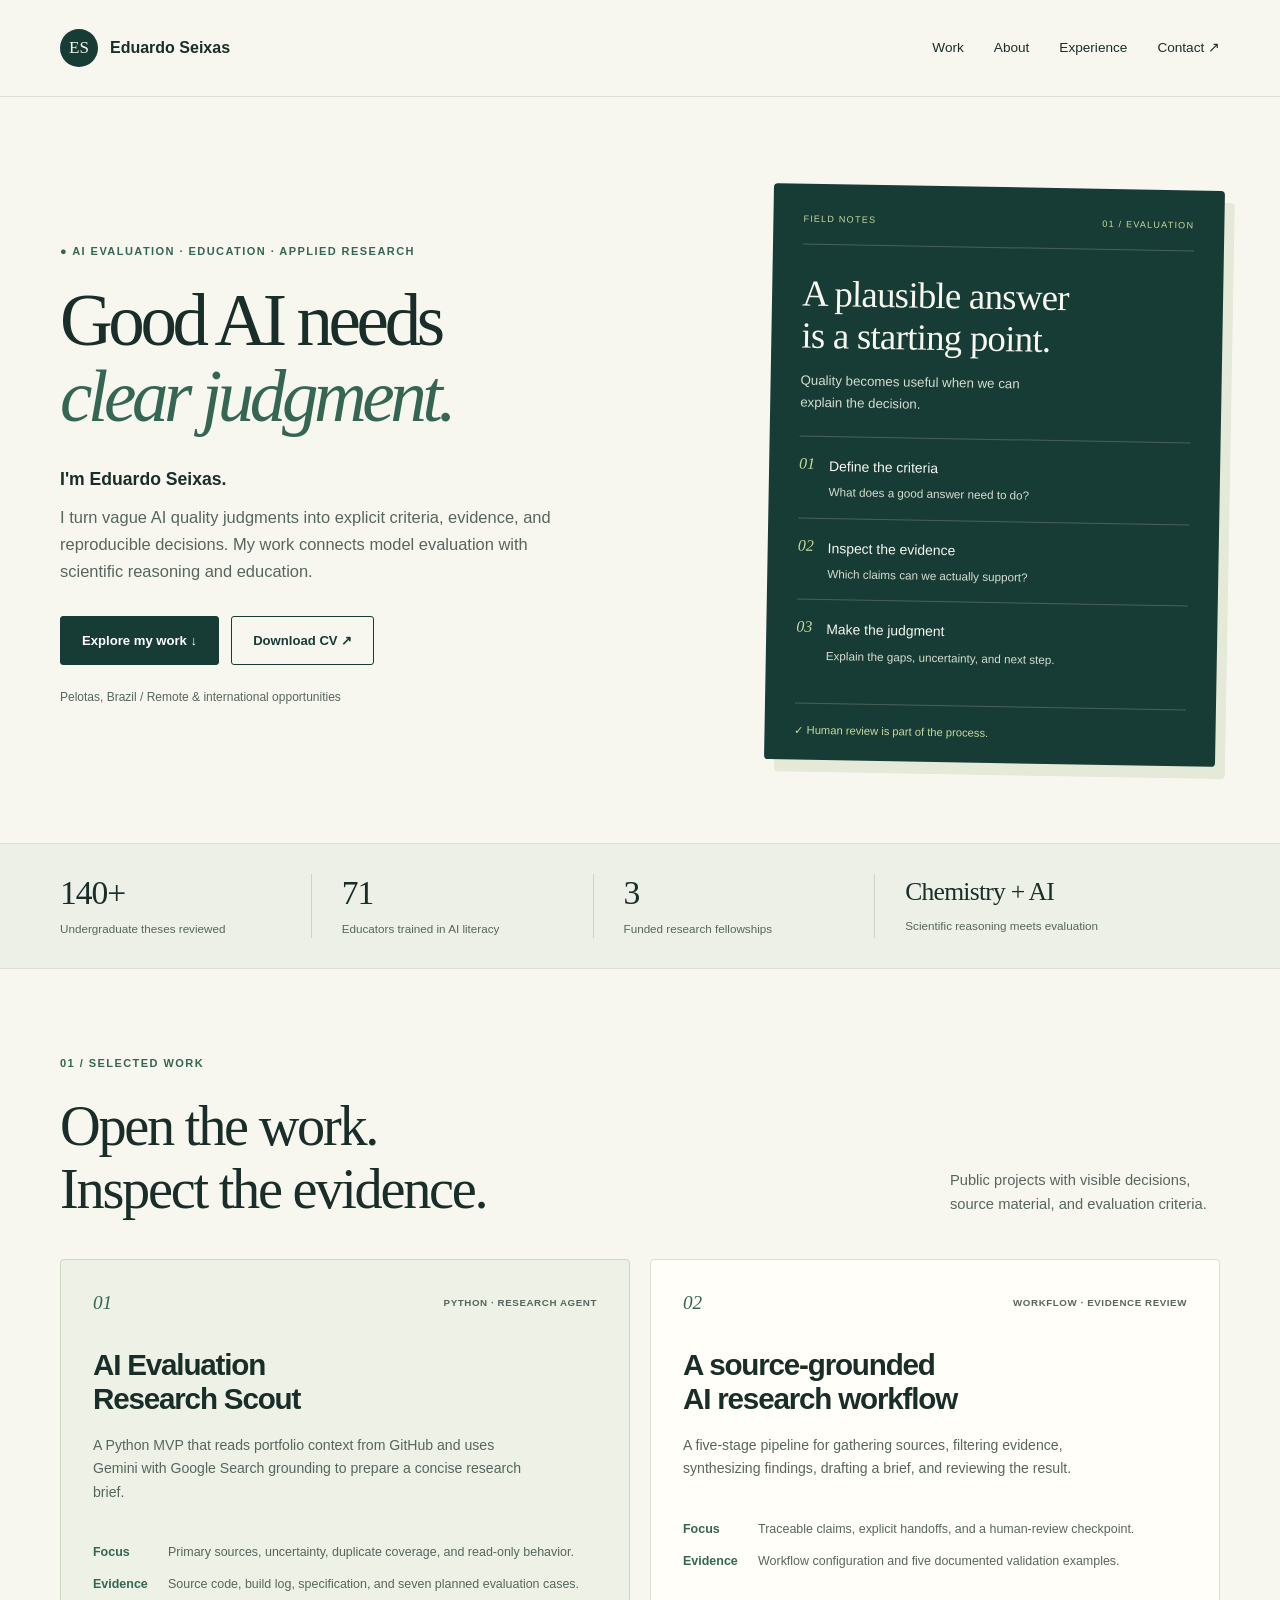
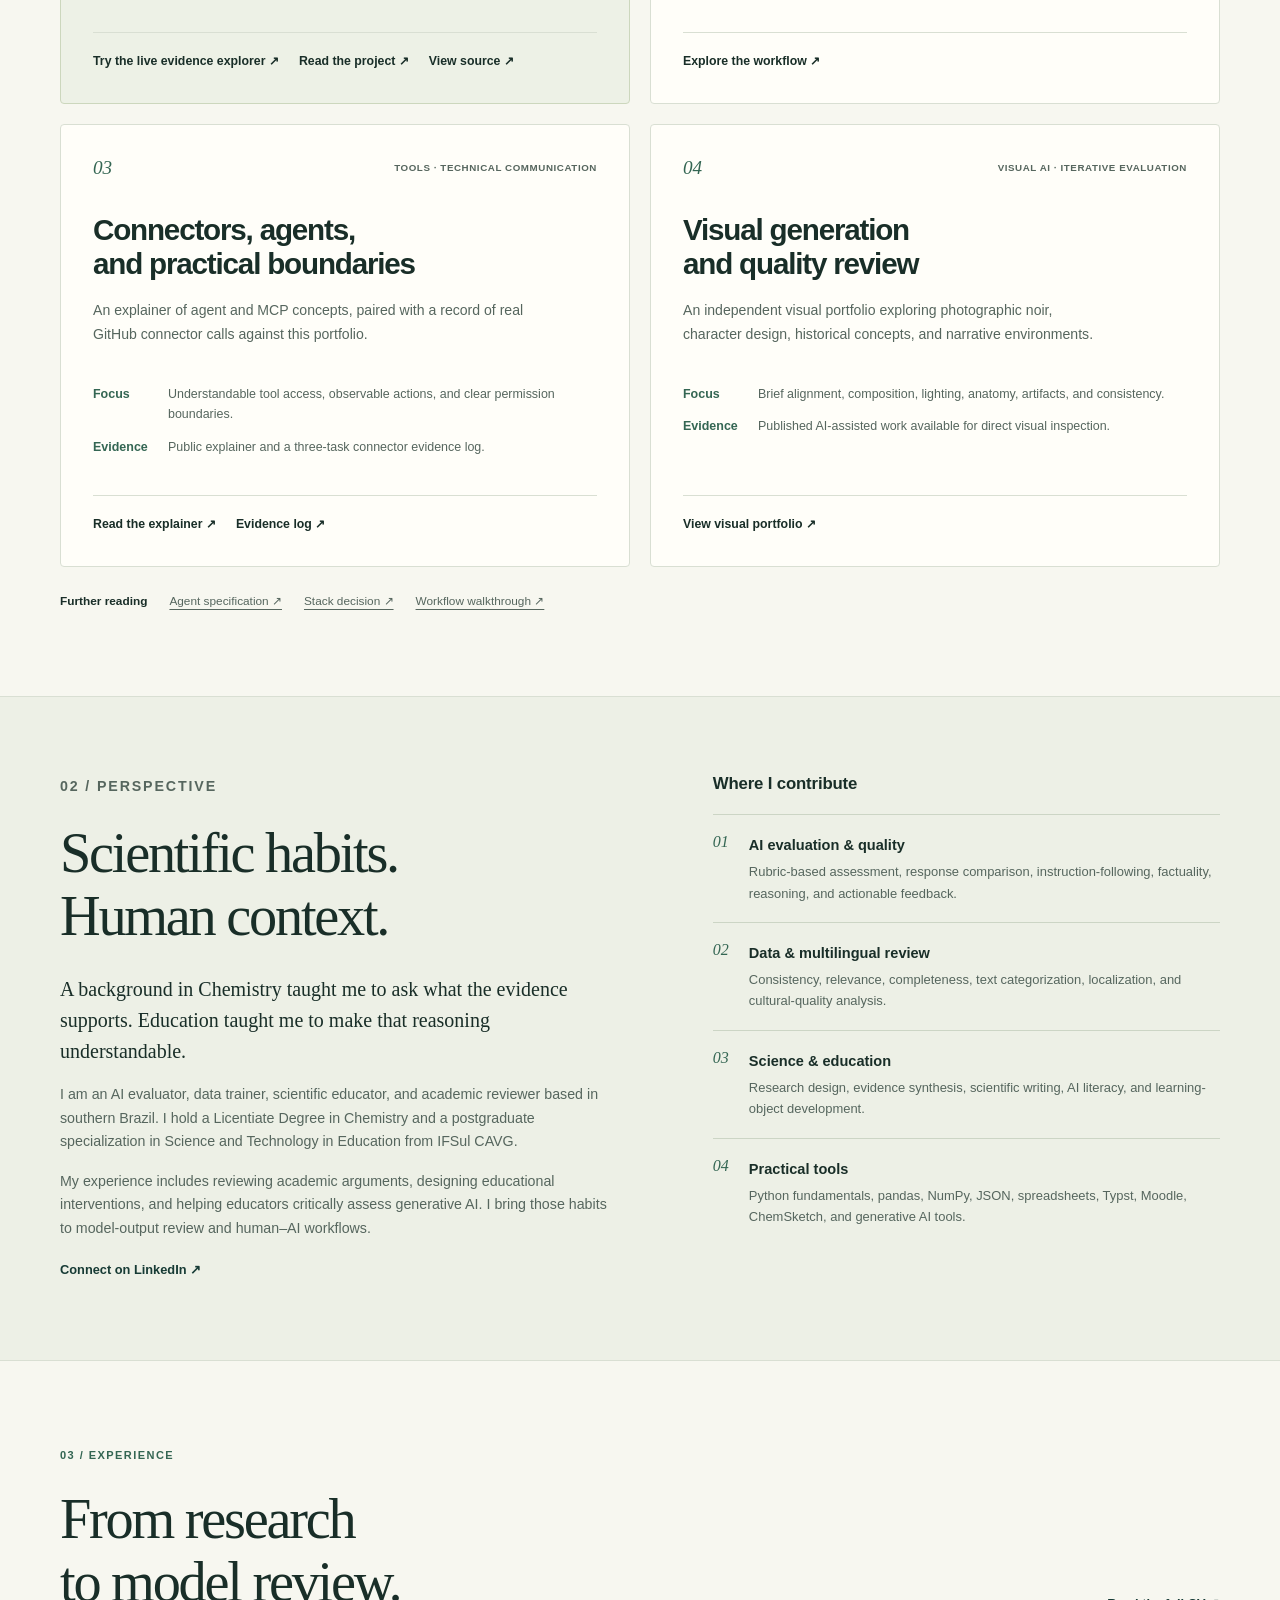
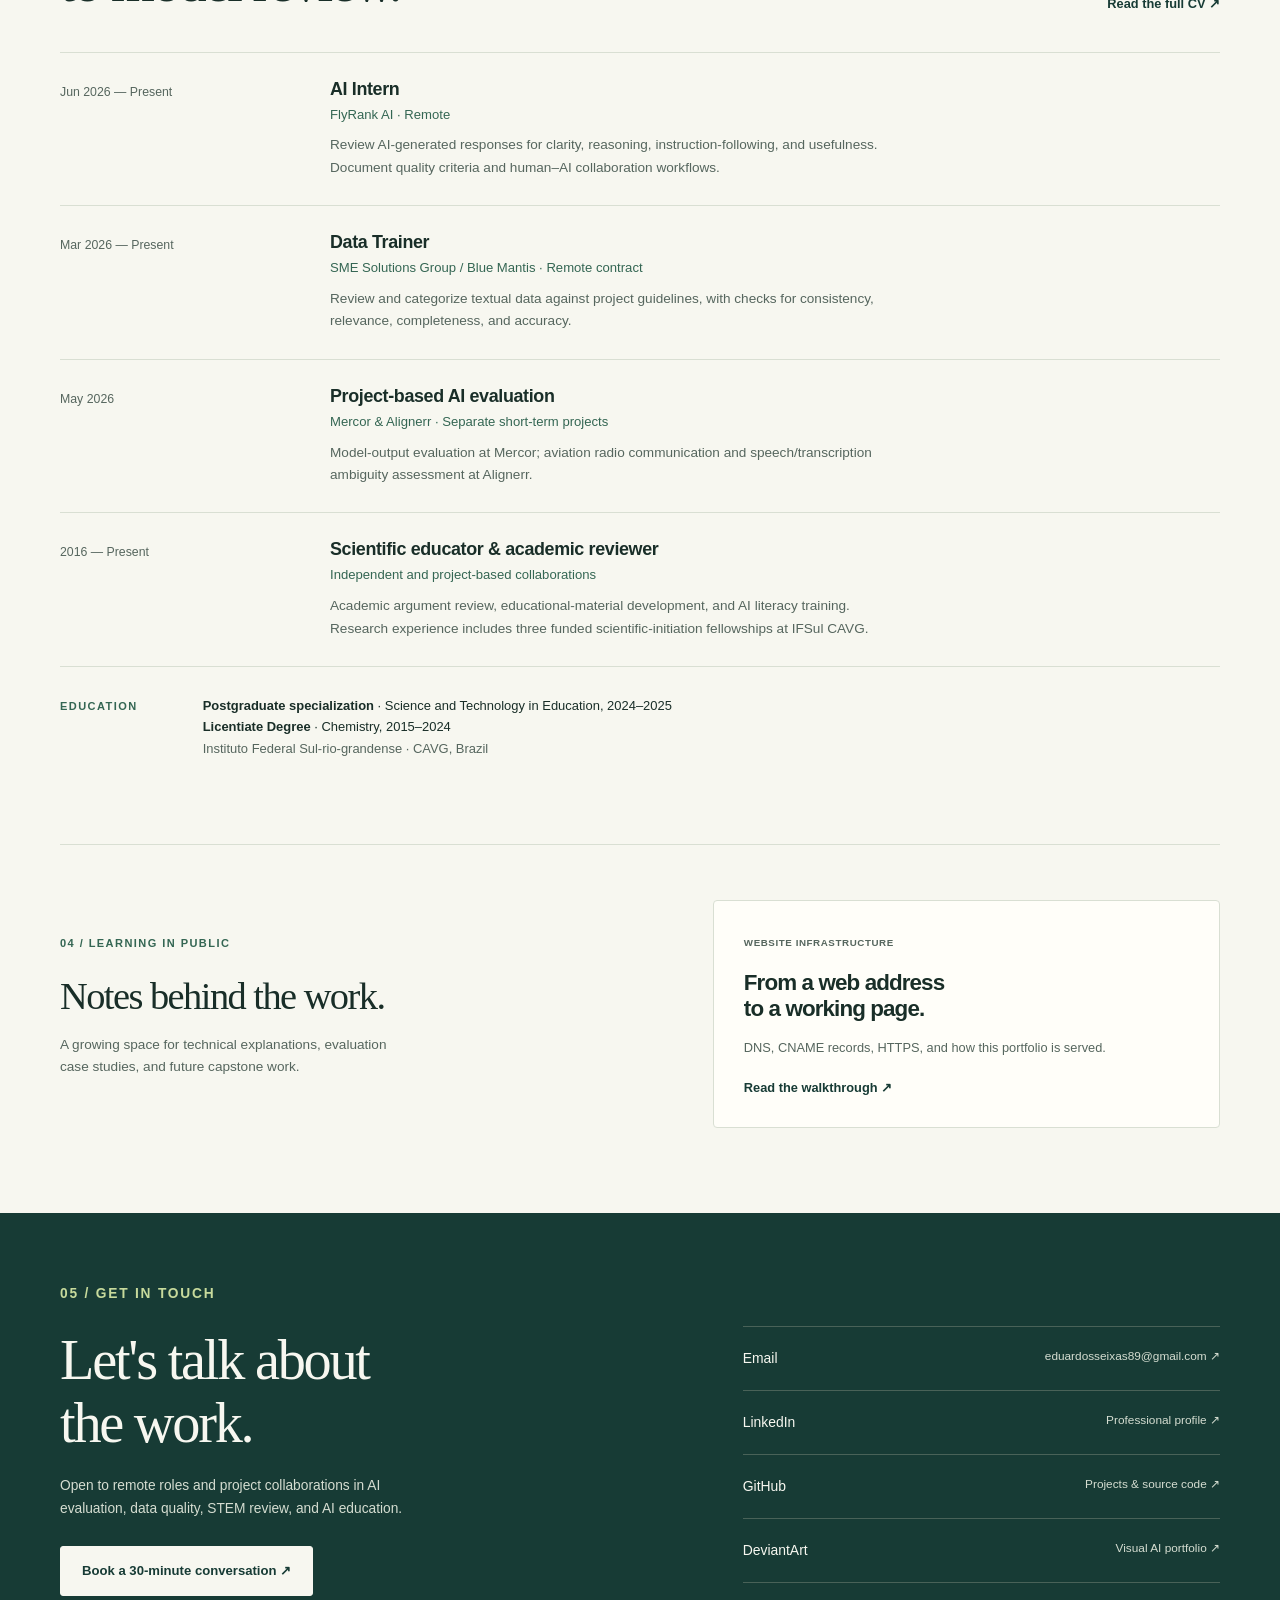
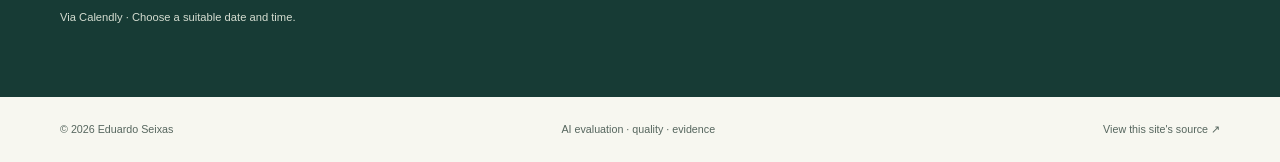
==== commit 451bfcc7: "Add live project evidence explorer with GitHub API integration" ====
--- a/index.html
+++ b/index.html
@@ -17,7 +17,7 @@
 <section class="proof-strip" aria-label="Selected experience from my CV"><div class="container proof-grid"><div><strong>140+</strong><span>Undergraduate theses reviewed</span></div><div><strong>71</strong><span>Educators trained in AI literacy</span></div><div><strong>3</strong><span>Funded research fellowships</span></div><div><strong>Chemistry + AI</strong><span>Scientific reasoning meets evaluation</span></div></div></section>
 <section id="work" class="section container" aria-labelledby="work-title"><div class="section-heading"><div><p class="eyebrow">01 / Selected work</p><h2 id="work-title">Open the work.<br>Inspect the evidence.</h2></div><p>Public projects with visible decisions, source material, and evaluation criteria.</p></div>
 <div class="projects">
-<article class="project featured"><div class="project-top"><span class="project-number">01</span><span class="tag">Python · Research agent</span></div><h3>AI Evaluation<br>Research Scout</h3><p>A Python MVP that reads portfolio context from GitHub and uses Gemini with Google Search grounding to prepare a concise research brief.</p><dl><div><dt>Focus</dt><dd>Primary sources, uncertainty, duplicate coverage, and read-only behavior.</dd></div><div><dt>Evidence</dt><dd>Source code, build log, specification, and seven planned evaluation cases.</dd></div></dl><div class="project-links"><a href="build-the-agent.html">Read the project ↗</a><a href="https://github.com/Eseixas89/ai-evaluation-portfolio/tree/main/fl-07-agent">View source ↗</a></div></article>
+<article class="project featured"><div class="project-top"><span class="project-number">01</span><span class="tag">Python · Research agent</span></div><h3>AI Evaluation<br>Research Scout</h3><p>A Python MVP that reads portfolio context from GitHub and uses Gemini with Google Search grounding to prepare a concise research brief.</p><dl><div><dt>Focus</dt><dd>Primary sources, uncertainty, duplicate coverage, and read-only behavior.</dd></div><div><dt>Evidence</dt><dd>Source code, build log, specification, and seven planned evaluation cases.</dd></div></dl><div class="project-links"><a href="live-evidence.html">Try the live evidence explorer ↗</a><a href="build-the-agent.html">Read the project ↗</a><a href="https://github.com/Eseixas89/ai-evaluation-portfolio/tree/main/fl-07-agent">View source ↗</a></div></article>
 <article class="project"><div class="project-top"><span class="project-number">02</span><span class="tag">Workflow · Evidence review</span></div><h3>A source-grounded<br>AI research workflow</h3><p>A five-stage pipeline for gathering sources, filtering evidence, synthesizing findings, drafting a brief, and reviewing the result.</p><dl><div><dt>Focus</dt><dd>Traceable claims, explicit handoffs, and a human-review checkpoint.</dd></div><div><dt>Evidence</dt><dd>Workflow configuration and five documented validation examples.</dd></div></dl><div class="project-links"><a href="automation-workflow-v2.html">Explore the workflow ↗</a></div></article>
 <article class="project"><div class="project-top"><span class="project-number">03</span><span class="tag">Tools · Technical communication</span></div><h3>Connectors, agents,<br>and practical boundaries</h3><p>An explainer of agent and MCP concepts, paired with a record of real GitHub connector calls against this portfolio.</p><dl><div><dt>Focus</dt><dd>Understandable tool access, observable actions, and clear permission boundaries.</dd></div><div><dt>Evidence</dt><dd>Public explainer and a three-task connector evidence log.</dd></div></dl><div class="project-links"><a href="agent-concepts-mcp-basics.html">Read the explainer ↗</a><a href="https://github.com/Eseixas89/ai-evaluation-portfolio/blob/main/connector-evidence.md">Evidence log ↗</a></div></article>
 <article class="project"><div class="project-top"><span class="project-number">04</span><span class="tag">Visual AI · Iterative evaluation</span></div><h3>Visual generation<br>and quality review</h3><p>An independent visual portfolio exploring photographic noir, character design, historical concepts, and narrative environments.</p><dl><div><dt>Focus</dt><dd>Brief alignment, composition, lighting, anatomy, artifacts, and consistency.</dd></div><div><dt>Evidence</dt><dd>Published AI-assisted work available for direct visual inspection.</dd></div></dl><div class="project-links"><a href="https://www.deviantart.com/epyon89">View visual portfolio ↗</a></div></article>
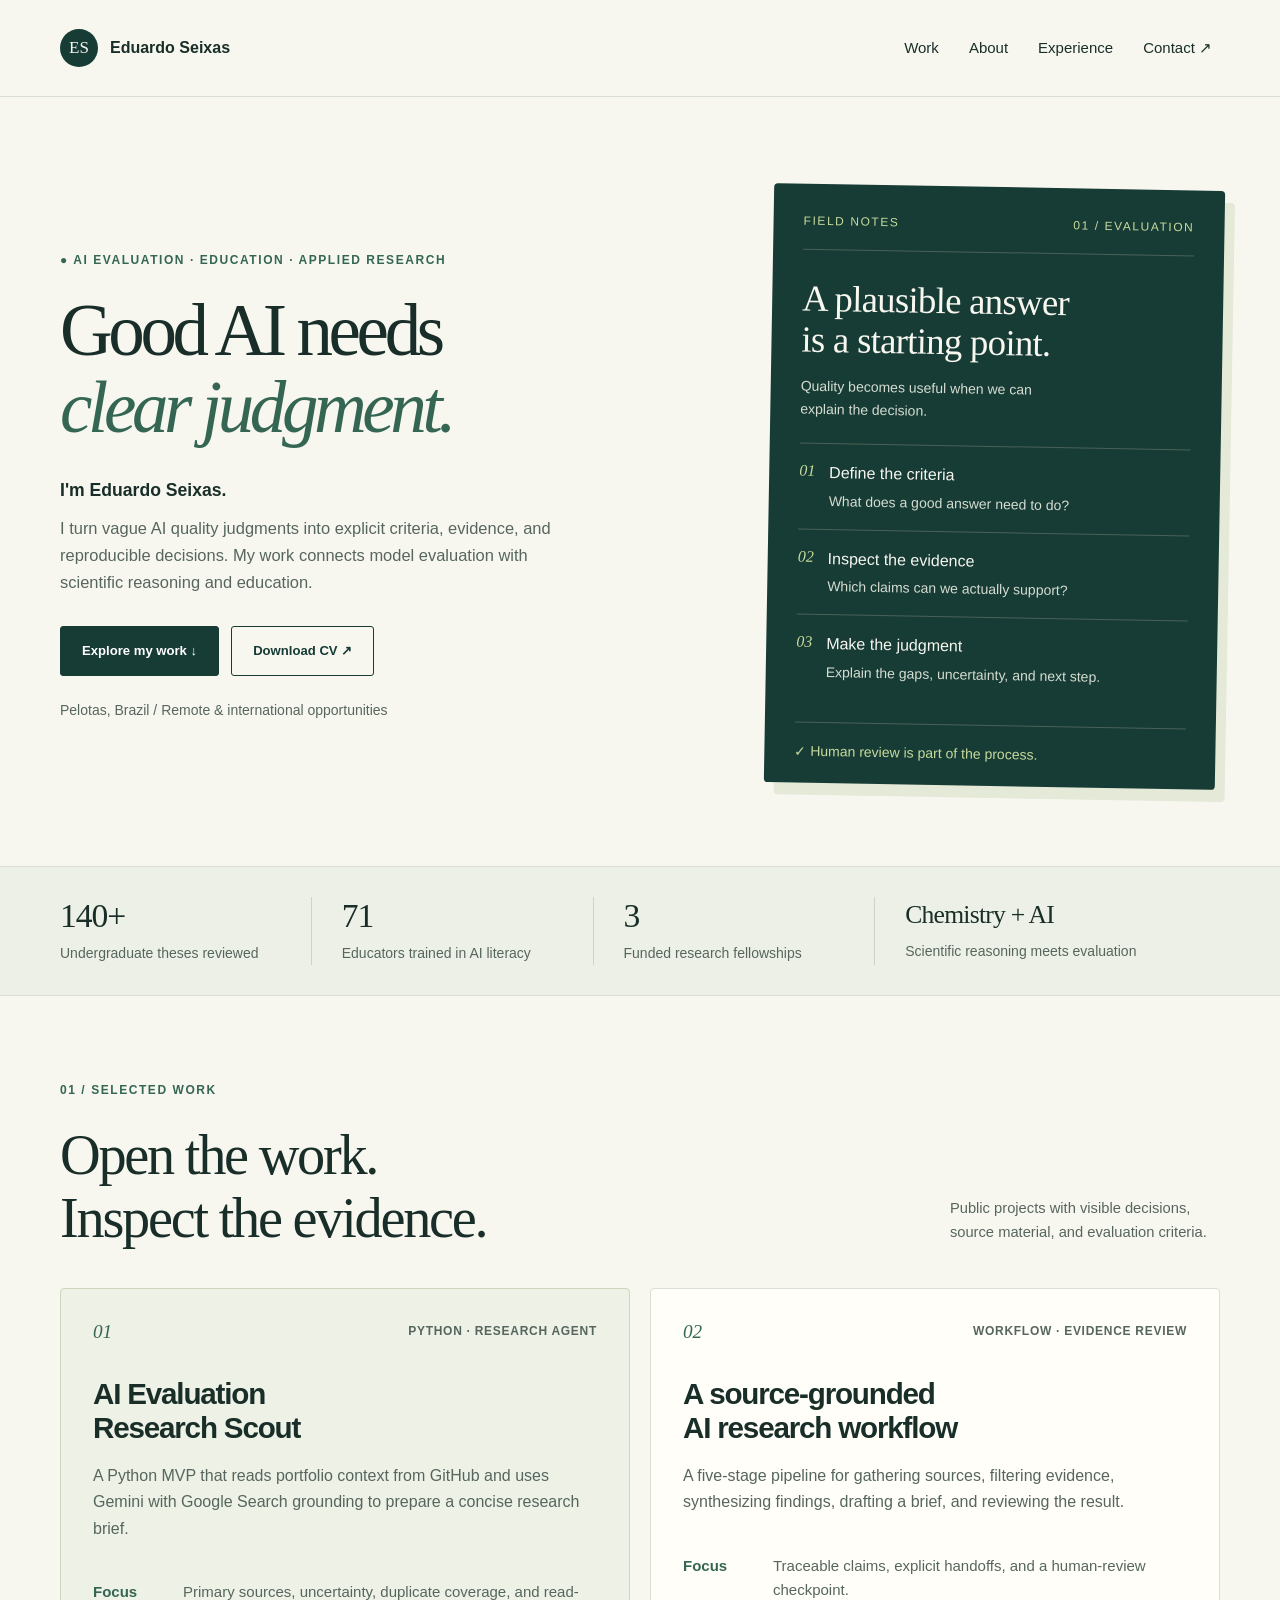
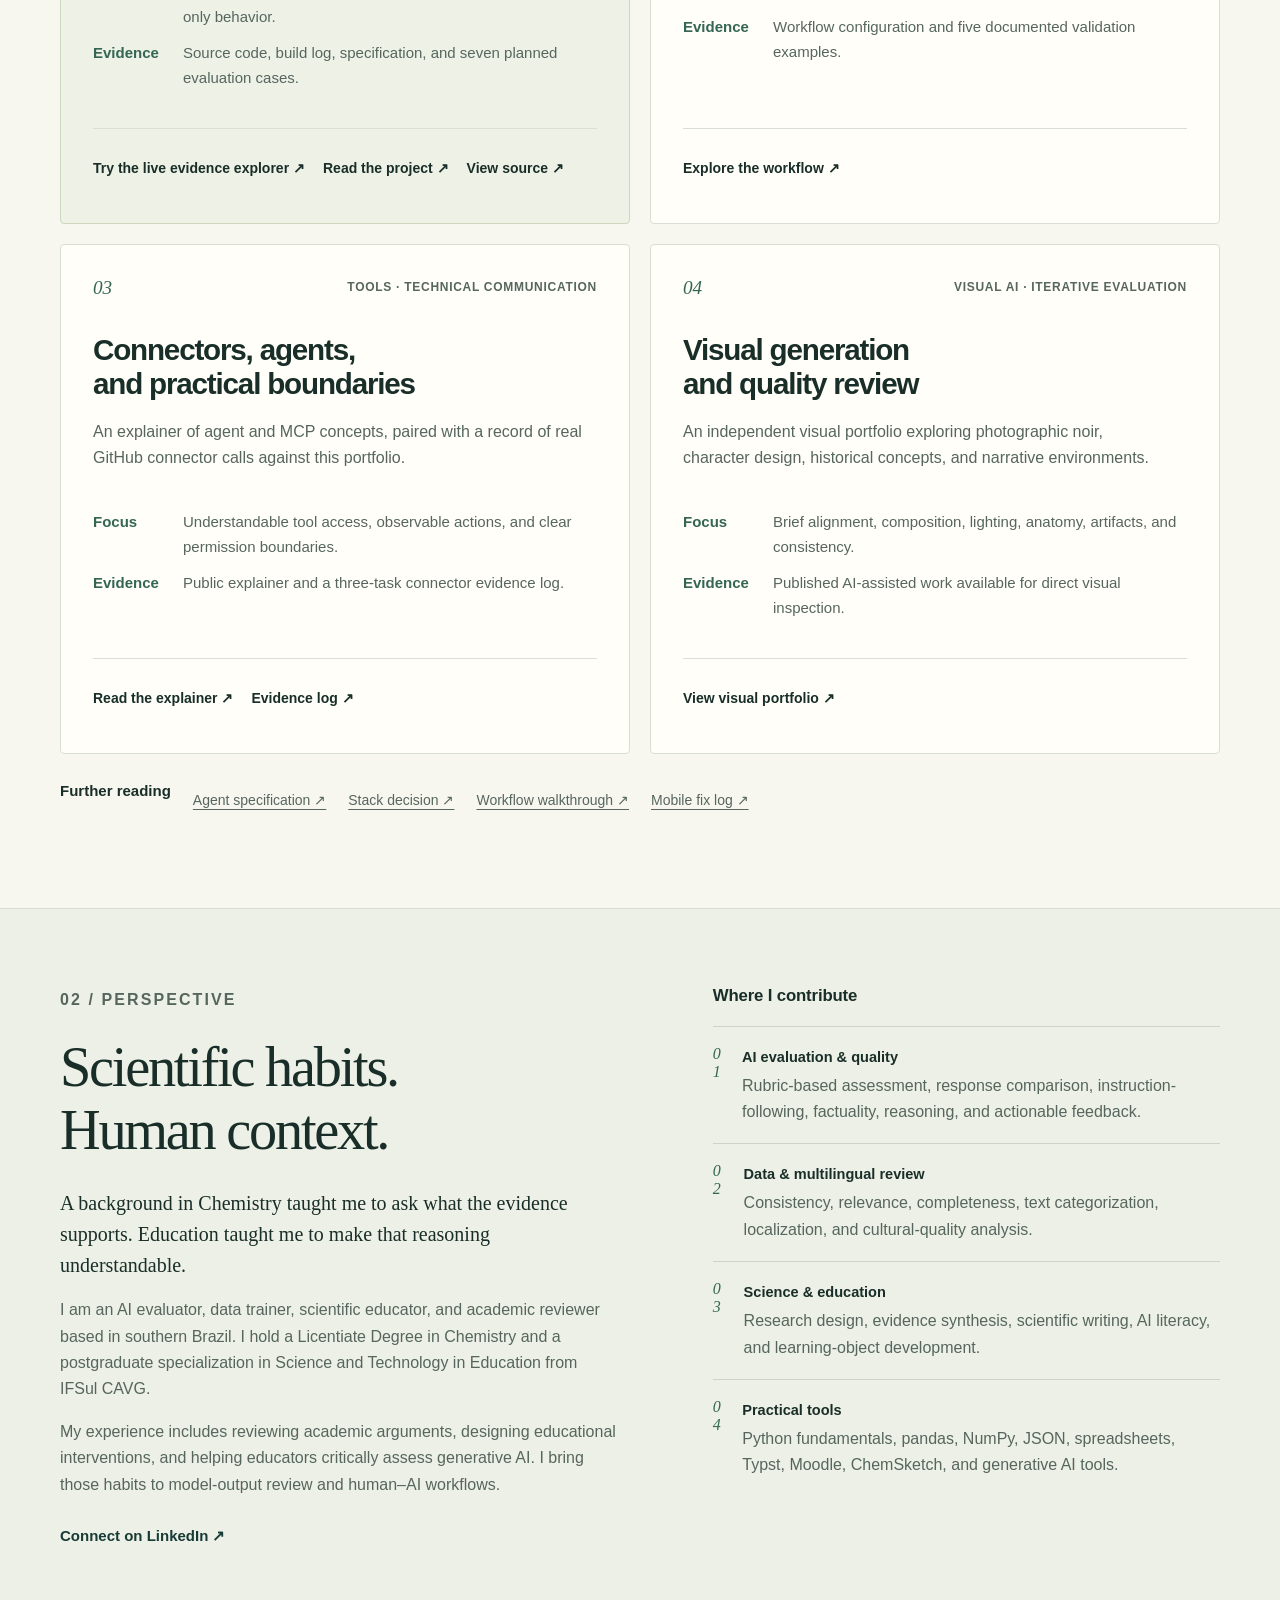
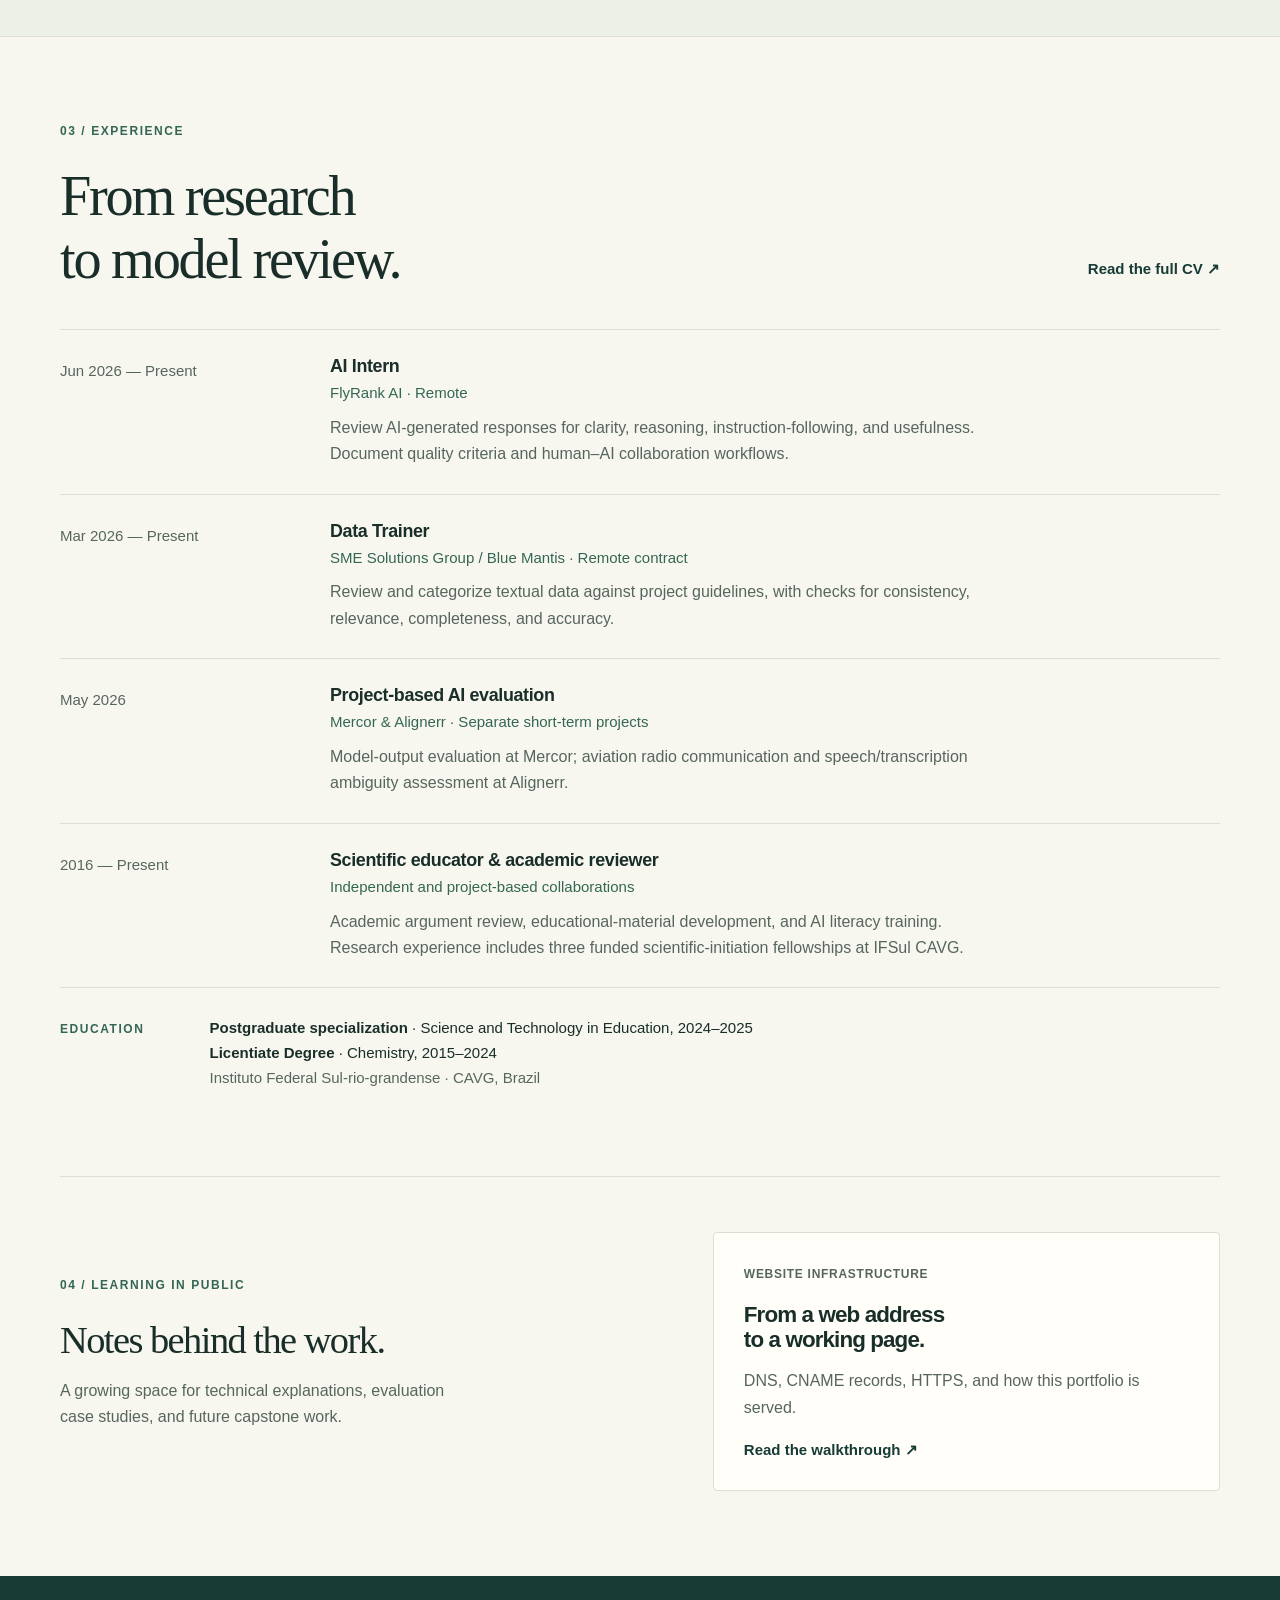
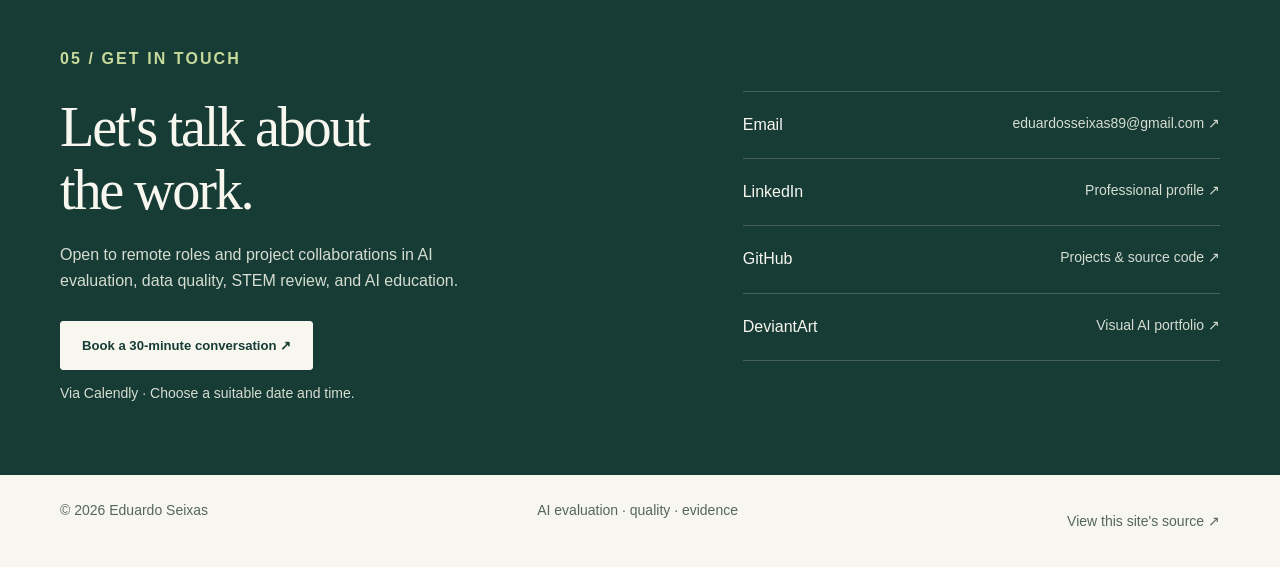
==== commit 678cf00a: "Fix mobile reflow, contrast and touch targets; document before-and-after audit" ====
--- a/index.html
+++ b/index.html
@@ -5,6 +5,7 @@
 <meta name="description" content="Eduardo Seixas: AI evaluation, data quality, science education, and applied research. Explore projects, experience, and evidence.">
 <meta name="theme-color" content="#173b35"><meta property="og:title" content="Eduardo Seixas | AI Evaluation & Applied Research"><meta property="og:description" content="Explicit criteria. Traceable evidence. Thoughtful human judgment."><meta property="og:type" content="website"><meta property="og:url" content="https://eseixas89.github.io/ai-evaluation-portfolio/">
 <title>Eduardo Seixas | AI Evaluation & Applied Research</title><link rel="icon" href="favicon.svg" type="image/svg+xml"><link rel="stylesheet" href="styles.css">
+<link rel="stylesheet" href="accessibility.css">
 </head>
 <body>
 <a class="skip-link" href="#main">Skip to content</a>
@@ -21,7 +22,7 @@
 <article class="project"><div class="project-top"><span class="project-number">02</span><span class="tag">Workflow · Evidence review</span></div><h3>A source-grounded<br>AI research workflow</h3><p>A five-stage pipeline for gathering sources, filtering evidence, synthesizing findings, drafting a brief, and reviewing the result.</p><dl><div><dt>Focus</dt><dd>Traceable claims, explicit handoffs, and a human-review checkpoint.</dd></div><div><dt>Evidence</dt><dd>Workflow configuration and five documented validation examples.</dd></div></dl><div class="project-links"><a href="automation-workflow-v2.html">Explore the workflow ↗</a></div></article>
 <article class="project"><div class="project-top"><span class="project-number">03</span><span class="tag">Tools · Technical communication</span></div><h3>Connectors, agents,<br>and practical boundaries</h3><p>An explainer of agent and MCP concepts, paired with a record of real GitHub connector calls against this portfolio.</p><dl><div><dt>Focus</dt><dd>Understandable tool access, observable actions, and clear permission boundaries.</dd></div><div><dt>Evidence</dt><dd>Public explainer and a three-task connector evidence log.</dd></div></dl><div class="project-links"><a href="agent-concepts-mcp-basics.html">Read the explainer ↗</a><a href="https://github.com/Eseixas89/ai-evaluation-portfolio/blob/main/connector-evidence.md">Evidence log ↗</a></div></article>
 <article class="project"><div class="project-top"><span class="project-number">04</span><span class="tag">Visual AI · Iterative evaluation</span></div><h3>Visual generation<br>and quality review</h3><p>An independent visual portfolio exploring photographic noir, character design, historical concepts, and narrative environments.</p><dl><div><dt>Focus</dt><dd>Brief alignment, composition, lighting, anatomy, artifacts, and consistency.</dd></div><div><dt>Evidence</dt><dd>Published AI-assisted work available for direct visual inspection.</dd></div></dl><div class="project-links"><a href="https://www.deviantart.com/epyon89">View visual portfolio ↗</a></div></article>
-</div><div class="work-footnote"><span>Further reading</span><a href="personal-agent-spec.html">Agent specification ↗</a><a href="stack-rationale.html">Stack decision ↗</a><a href="explain-it-like-you-built-it.html">Workflow walkthrough ↗</a></div></section>
+</div><div class="work-footnote"><span>Further reading</span><a href="personal-agent-spec.html">Agent specification ↗</a><a href="stack-rationale.html">Stack decision ↗</a><a href="explain-it-like-you-built-it.html">Workflow walkthrough ↗</a><a href="mobile-fix-log.html">Mobile fix log ↗</a></div></section>
 <section id="about" class="about-section" aria-labelledby="about-title"><div class="container about-grid"><div><p class="eyebrow">02 / Perspective</p><h2 id="about-title">Scientific habits.<br>Human context.</h2><p class="about-lead">A background in Chemistry taught me to ask what the evidence supports. Education taught me to make that reasoning understandable.</p><p>I am an AI evaluator, data trainer, scientific educator, and academic reviewer based in southern Brazil. I hold a Licentiate Degree in Chemistry and a postgraduate specialization in Science and Technology in Education from IFSul CAVG.</p><p>My experience includes reviewing academic arguments, designing educational interventions, and helping educators critically assess generative AI. I bring those habits to model-output review and human–AI workflows.</p><a class="text-link" href="https://www.linkedin.com/in/eduardo-seixas89/">Connect on LinkedIn ↗</a></div><div class="expertise"><h3>Where I contribute</h3><div><span>01</span><p><strong>AI evaluation &amp; quality</strong>Rubric-based assessment, response comparison, instruction-following, factuality, reasoning, and actionable feedback.</p></div><div><span>02</span><p><strong>Data &amp; multilingual review</strong>Consistency, relevance, completeness, text categorization, localization, and cultural-quality analysis.</p></div><div><span>03</span><p><strong>Science &amp; education</strong>Research design, evidence synthesis, scientific writing, AI literacy, and learning-object development.</p></div><div><span>04</span><p><strong>Practical tools</strong>Python fundamentals, pandas, NumPy, JSON, spreadsheets, Typst, Moodle, ChemSketch, and generative AI tools.</p></div></div></div></section>
 <section id="experience" class="section container" aria-labelledby="experience-title"><div class="section-heading"><div><p class="eyebrow">03 / Experience</p><h2 id="experience-title">From research<br>to model review.</h2></div><a class="text-link" href="assets/Eduardo_Seixas_CV.pdf">Read the full CV ↗</a></div><div class="timeline">
 <article><div class="timeline-date">Jun 2026 — Present</div><div><h3>AI Intern</h3><p class="organization">FlyRank AI · Remote</p><p>Review AI-generated responses for clarity, reasoning, instruction-following, and usefulness. Document quality criteria and human–AI collaboration workflows.</p></div></article>
--- a/accessibility.css
+++ b/accessibility.css
@@ -0,0 +1,74 @@
+/* Shared reading, keyboard, and touch improvements across all portfolio pages. */
+body{overflow-wrap:anywhere}
+img,video,svg,iframe{max-width:100%}
+img,video{height:auto}
+a,button,input,select,textarea,summary{touch-action:manipulation}
+:is(a,button,input,select,textarea,summary,[tabindex]):focus-visible{outline:3px solid #a47025;outline-offset:4px}
+.skip-link{position:absolute;top:-100px;left:16px;z-index:20;background:#173b35;color:#fff;padding:12px 18px}
+.skip-link:focus{top:12px}
+.page-return{max-width:1040px;margin:0 auto;padding:16px 24px 0}
+.page-return a{display:inline-flex;align-items:center;min-height:44px;font-size:1rem;color:#173b35}
+.legacy-page{--accent:#176b5c}
+.legacy-page :is(section,.grid,.card,.step,.status){min-width:0}
+.legacy-page :is(.prompt,.code,.output){overflow-wrap:anywhere;max-width:100%}
+.legacy-page :is(.eyebrow,.card b,.step b,.label,.badge){font-size:.8rem}
+.legacy-page :is(.small,footer){font-size:.9rem}
+.legacy-page footer a{display:inline-flex;align-items:center;min-height:44px}
+.table-scroll{max-width:100%;overflow-x:auto;overscroll-behavior-x:contain;border:1px solid var(--line);border-radius:8px}
+.table-scroll table{min-width:640px;margin-top:0}
+.table-scroll caption{text-align:left;padding:12px;font-weight:600;color:var(--primary)}
+.table-help{font-size:.9rem;color:var(--muted)}
+.table-scroll th[scope="col"]{background:var(--soft)}
+/* Navigation and standalone actions have generous targets; prose links remain inline. */
+.site-header nav{flex-wrap:wrap;gap:4px 14px}
+.site-header nav a{display:inline-flex;align-items:center;justify-content:center;min-height:44px;padding-inline:8px;font-size:.9375rem}
+.brand{min-height:44px}
+.project-links{gap:8px 18px}
+.project-links a,.work-footnote a,.site-footer a{display:inline-flex;align-items:center;min-height:44px;font-size:.875rem;max-width:100%}
+a.text-link{display:inline-flex;align-items:center;min-height:44px;font-size:.9375rem}
+.note-link .text-link{font-size:.9375rem}
+.project-links a{padding-block:8px}
+.eyebrow,.hero .eyebrow,.tag{font-size:.75rem}
+.hero-meta{font-size:.875rem}
+.note-top{font-size:.75rem;flex-wrap:wrap}
+.note-intro,.note-bottom,.criteria p{font-size:.875rem}
+.criteria strong{font-size:1rem}
+.proof-grid span{font-size:.875rem}
+.project>p,.about-grid p,.expertise p,.timeline article p:last-child,.notes-section>div>p:last-child,.note-link p,.contact-section p{font-size:1rem}
+.project dl,.timeline-date,.timeline .organization,.education-note p,.work-footnote{font-size:.9375rem}
+.project dl div{grid-template-columns:80px minmax(0,1fr)}
+.contact-section .contact-small,.contact-links span,.site-footer{font-size:.875rem}
+.contact-links a{font-size:1rem}
+.article .source-list{font-size:.9375rem}
+.evidence-help,.evidence-explainer .evidence-help{font-size:.875rem}
+.evidence-field label,.evidence-files a,.snapshot-meta,.evidence-fallback{font-size:.9375rem}
+.evidence-field select{font-size:1rem}
+.evidence-files a{display:inline-flex;align-items:center;min-height:44px}
+.evidence-files li{padding-block:4px}
+.evidence-explainer summary{display:flex;align-items:center;min-height:44px}
+@media(max-width:720px){
+ .site-header .header-inner{padding-block:12px;gap:8px}
+ .site-header nav{gap:2px 4px}
+ .site-header nav a{font-size:.875rem;padding-inline:6px}
+ .hero .actions{display:grid;grid-template-columns:1fr}
+ .hero .actions .button{width:100%;font-size:.9375rem}
+ .hero h1{font-size:clamp(2.7rem,9.5vw,4rem)}
+ .project-top{align-items:flex-start}
+ .project-top .tag{text-align:right;max-width:80%}
+ .project dl div{display:block}
+ .project dt{margin-bottom:4px}
+ .contact-links a{align-items:flex-start;flex-direction:column;gap:3px}
+ .contact-links span{text-align:left}
+ .legacy-page main{padding:28px 16px 56px}
+ .legacy-page section{padding:20px}
+ .legacy-page :is(.card,.step){padding:16px}
+ .legacy-page :is(.pill,.tool){font-size:.875rem}
+ .legacy-page .tool{overflow-wrap:anywhere}
+ .evidence-main .snapshot-meta div{display:block;margin-top:14px}
+ .evidence-main .evidence-files li{align-items:flex-start;flex-direction:column;gap:0;padding-block:8px}
+}
+@media(min-width:721px) and (max-width:900px){
+ .hero{grid-template-columns:1fr;gap:38px}
+ .hero-note{max-width:520px;transform:none}
+}
+@media(prefers-reduced-motion:reduce){html{scroll-behavior:auto}}
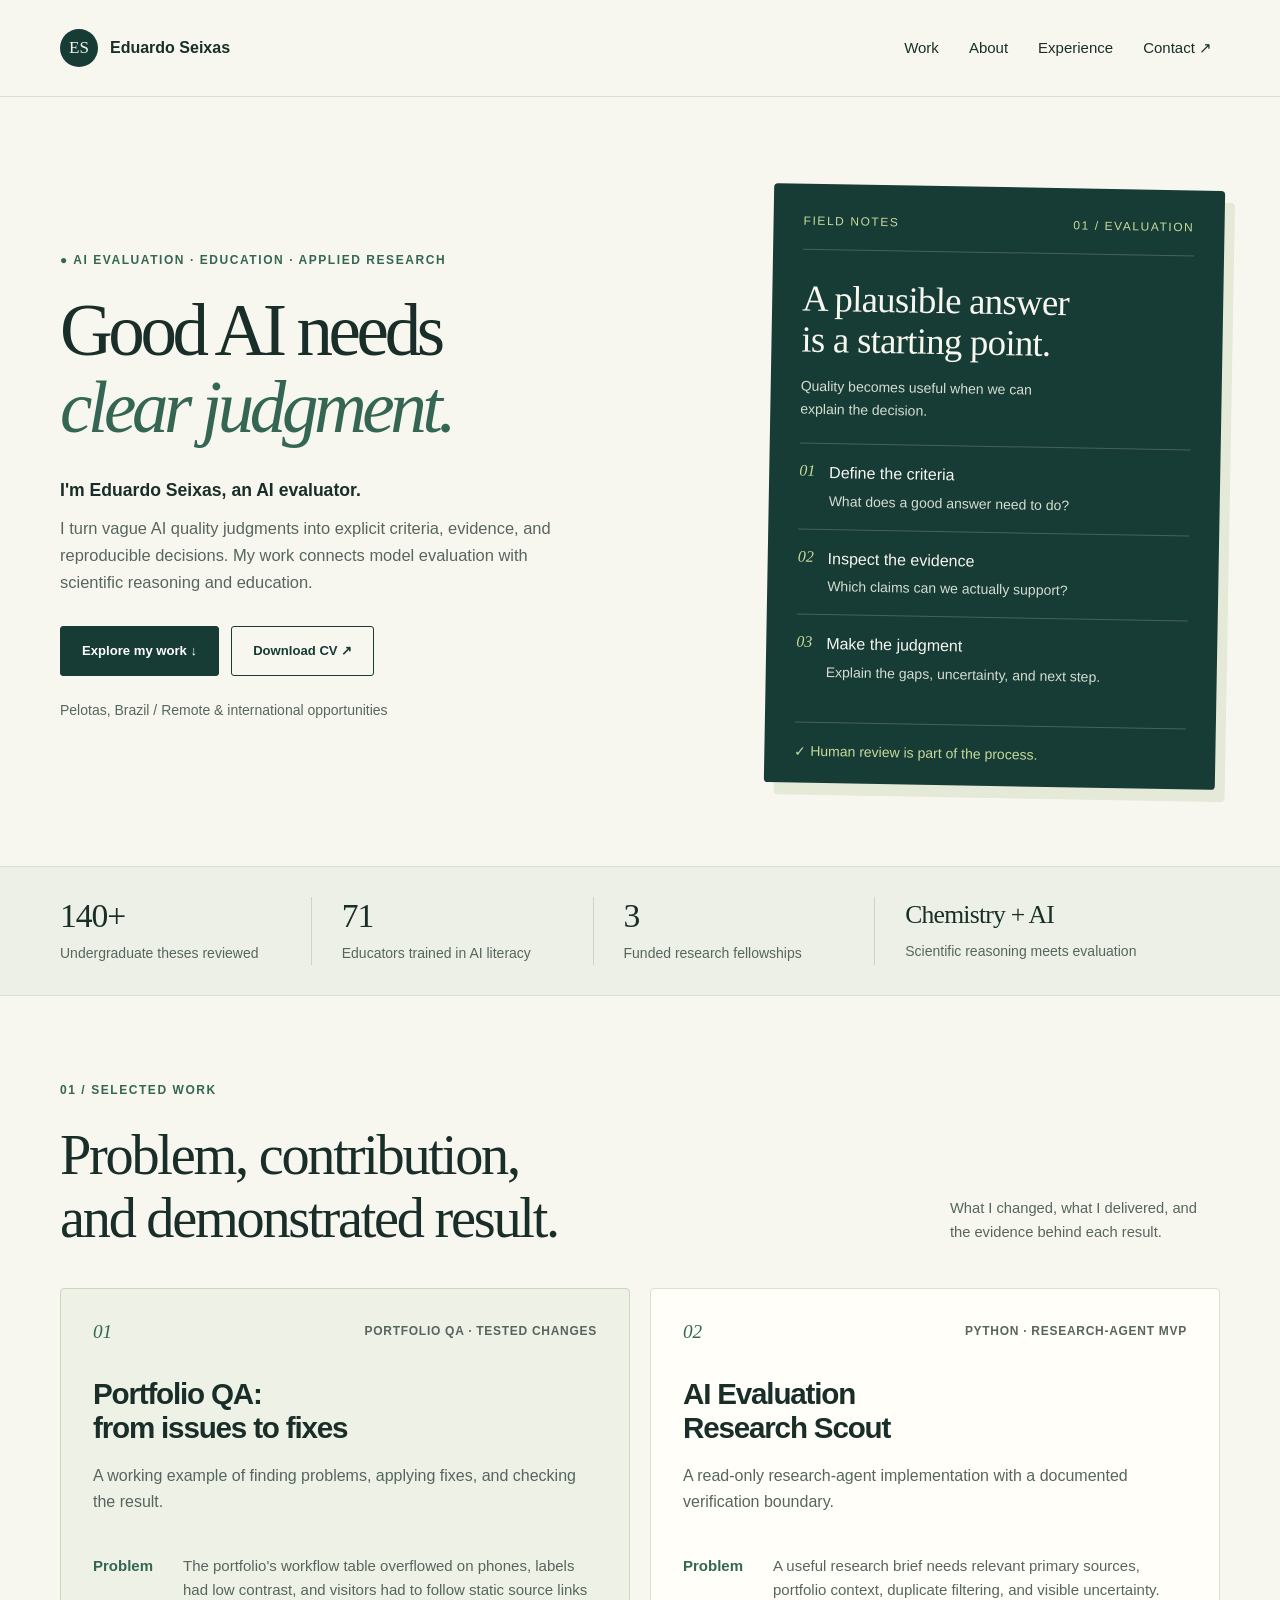
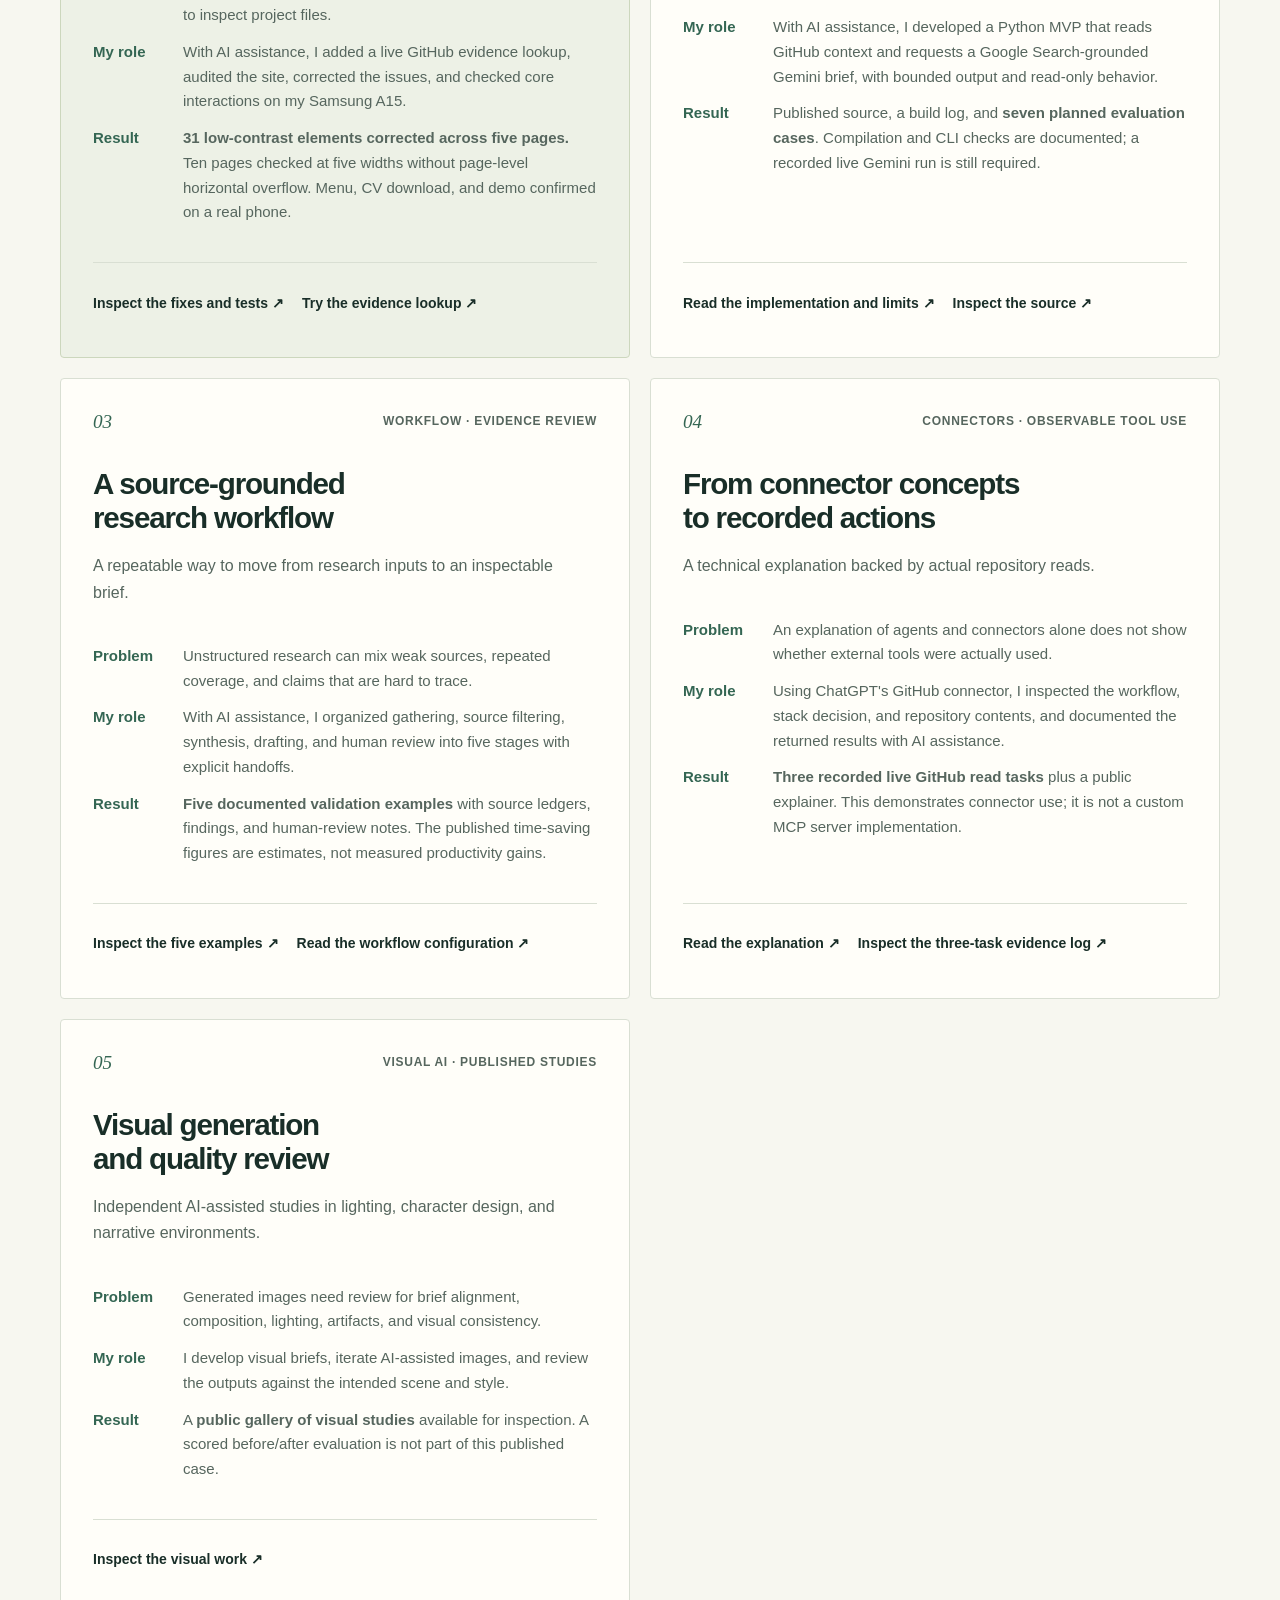
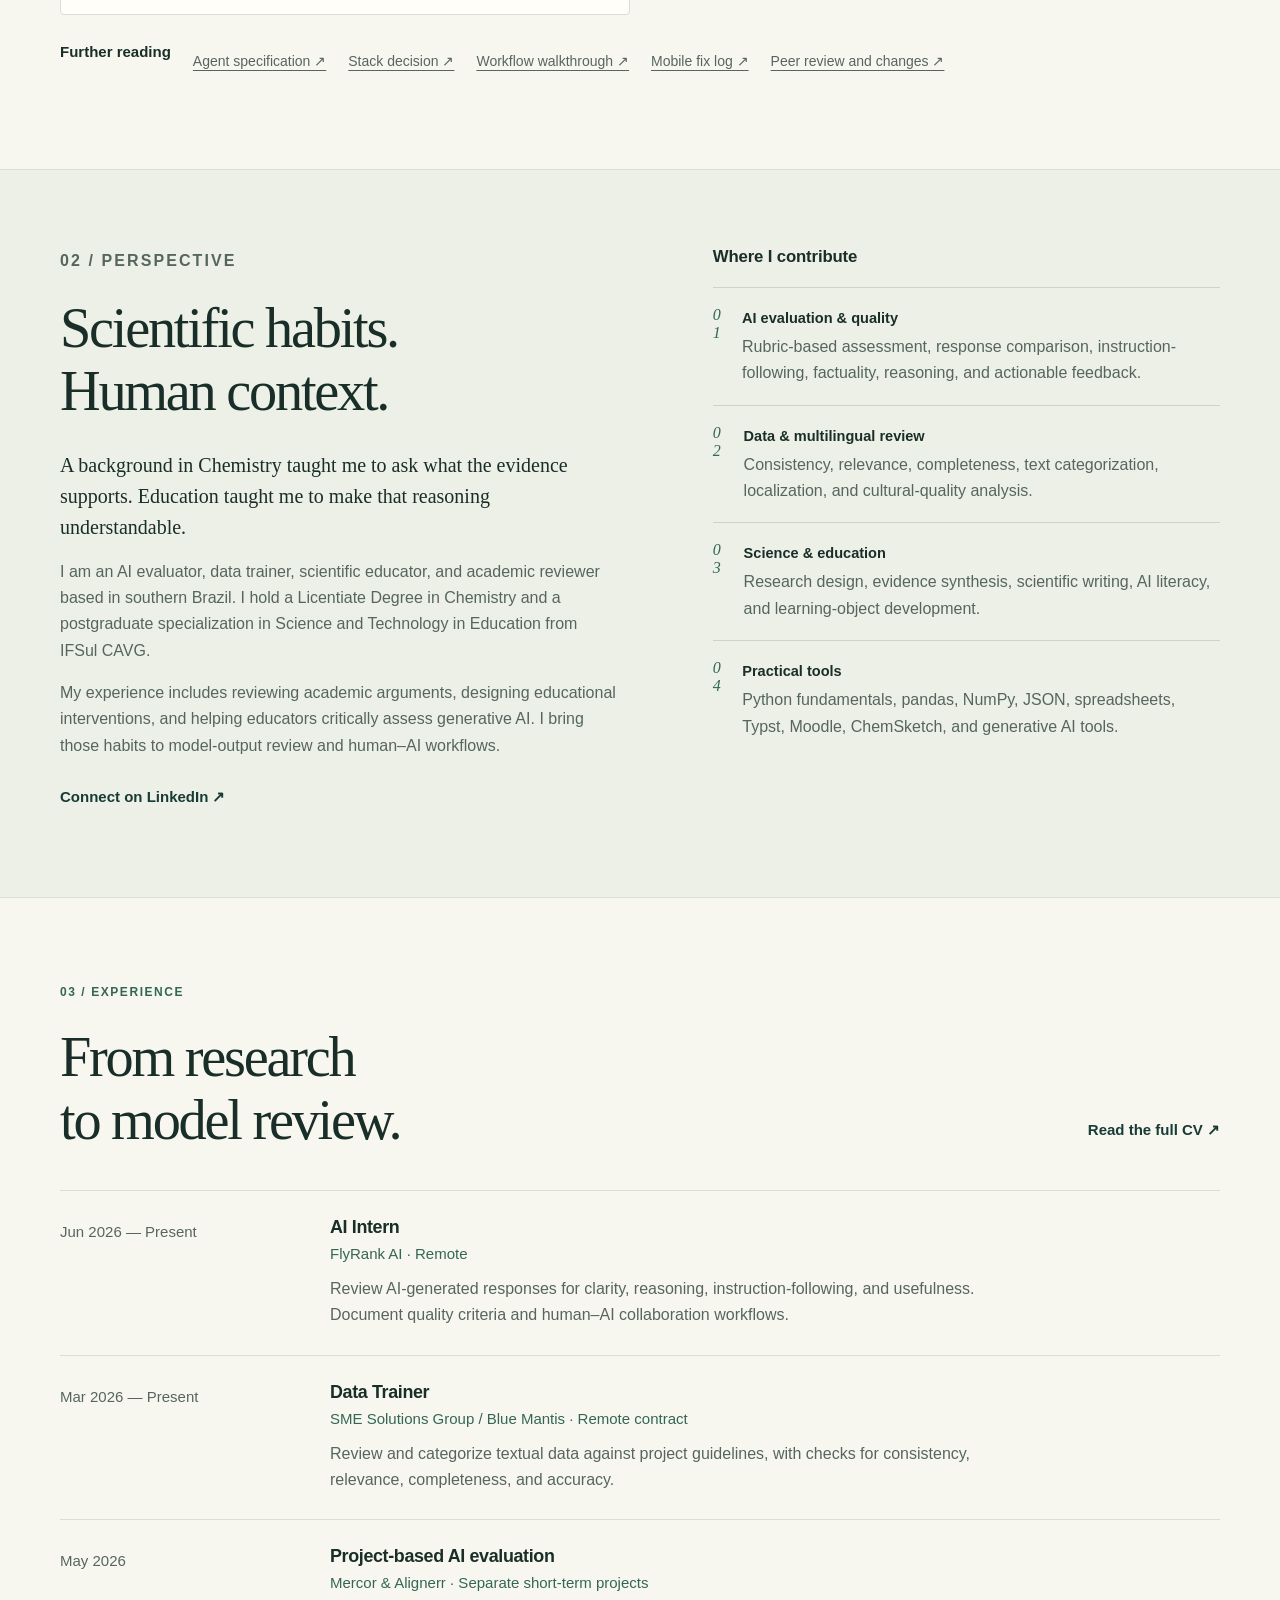
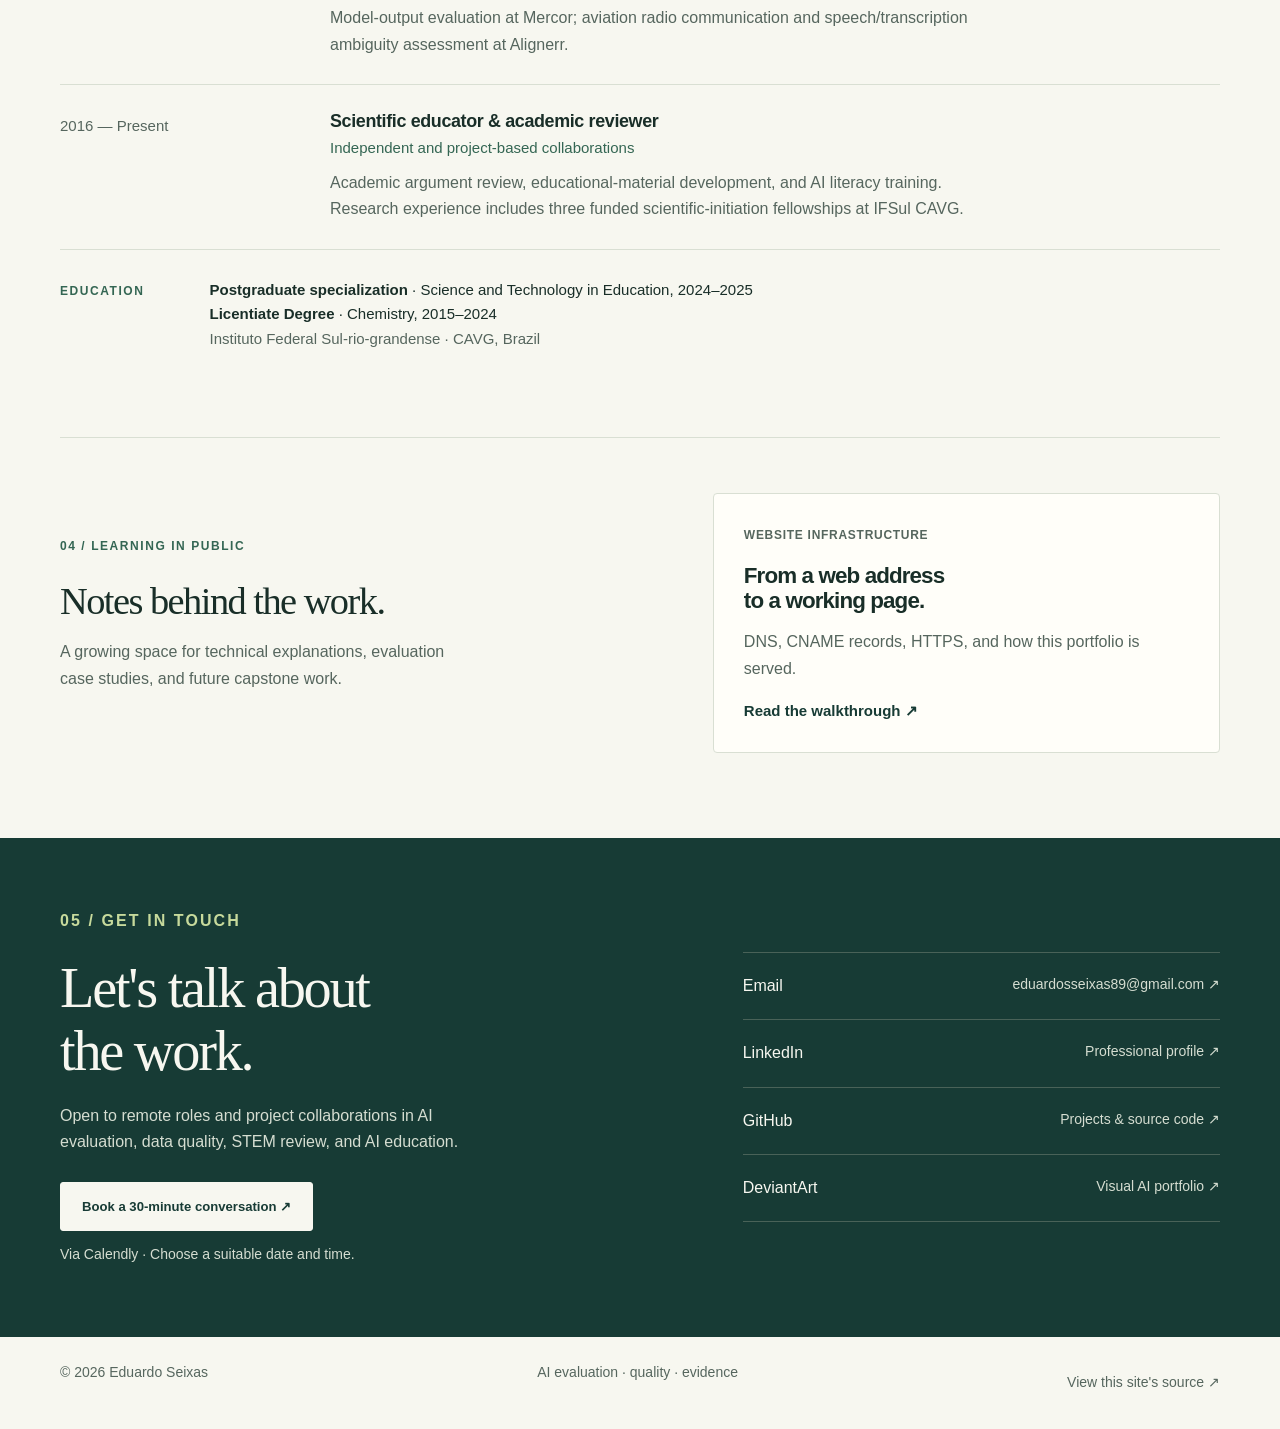
==== commit 8689d76e: "Address peer critique with explicit project problems, contributions and supported results" ====
--- a/index.html
+++ b/index.html
@@ -12,17 +12,18 @@
 <header class="site-header"><div class="container header-inner"><a class="brand" href="./" aria-label="Eduardo Seixas, home"><span class="monogram" aria-hidden="true">ES</span>Eduardo Seixas</a><nav aria-label="Main navigation"><a href="#work">Work</a><a href="#about">About</a><a href="#experience">Experience</a><a href="#contact">Contact ↗</a></nav></div></header>
 <main id="main">
 <section class="hero container" aria-labelledby="hero-title">
-<div><p class="eyebrow">● AI evaluation · education · applied research</p><h1 id="hero-title">Good AI needs<br><em>clear judgment.</em></h1><p class="hero-name">I'm Eduardo Seixas.</p><p class="hero-lead">I turn vague AI quality judgments into explicit criteria, evidence, and reproducible decisions. My work connects model evaluation with scientific reasoning and education.</p><div class="actions"><a class="button" href="#work">Explore my work ↓</a><a class="button outline" href="assets/Eduardo_Seixas_CV.pdf" download>Download CV ↗</a></div><p class="hero-meta">Pelotas, Brazil / Remote &amp; international opportunities</p></div>
+<div><p class="eyebrow">● AI evaluation · education · applied research</p><h1 id="hero-title">Good AI needs<br><em>clear judgment.</em></h1><p class="hero-name">I'm Eduardo Seixas, an AI evaluator.</p><p class="hero-lead">I turn vague AI quality judgments into explicit criteria, evidence, and reproducible decisions. My work connects model evaluation with scientific reasoning and education.</p><div class="actions"><a class="button" href="#work">Explore my work ↓</a><a class="button outline" href="assets/Eduardo_Seixas_CV.pdf" download>Download CV ↗</a></div><p class="hero-meta">Pelotas, Brazil / Remote &amp; international opportunities</p></div>
 <aside class="hero-note" aria-label="My approach to evaluation"><div class="note-top"><span>FIELD NOTES</span><span>01 / EVALUATION</span></div><p class="note-title">A plausible answer<br>is a starting point.</p><p class="note-intro">Quality becomes useful when we can explain the decision.</p><ol class="criteria"><li><span>01</span><div><strong>Define the criteria</strong><p>What does a good answer need to do?</p></div></li><li><span>02</span><div><strong>Inspect the evidence</strong><p>Which claims can we actually support?</p></div></li><li><span>03</span><div><strong>Make the judgment</strong><p>Explain the gaps, uncertainty, and next step.</p></div></li></ol><div class="note-bottom">✓ Human review is part of the process.</div></aside>
 </section>
 <section class="proof-strip" aria-label="Selected experience from my CV"><div class="container proof-grid"><div><strong>140+</strong><span>Undergraduate theses reviewed</span></div><div><strong>71</strong><span>Educators trained in AI literacy</span></div><div><strong>3</strong><span>Funded research fellowships</span></div><div><strong>Chemistry + AI</strong><span>Scientific reasoning meets evaluation</span></div></div></section>
-<section id="work" class="section container" aria-labelledby="work-title"><div class="section-heading"><div><p class="eyebrow">01 / Selected work</p><h2 id="work-title">Open the work.<br>Inspect the evidence.</h2></div><p>Public projects with visible decisions, source material, and evaluation criteria.</p></div>
+<section id="work" class="section container" aria-labelledby="work-title"><div class="section-heading"><div><p class="eyebrow">01 / Selected work</p><h2 id="work-title">Problem, contribution,<br>and demonstrated result.</h2></div><p>What I changed, what I delivered, and the evidence behind each result.</p></div>
 <div class="projects">
-<article class="project featured"><div class="project-top"><span class="project-number">01</span><span class="tag">Python · Research agent</span></div><h3>AI Evaluation<br>Research Scout</h3><p>A Python MVP that reads portfolio context from GitHub and uses Gemini with Google Search grounding to prepare a concise research brief.</p><dl><div><dt>Focus</dt><dd>Primary sources, uncertainty, duplicate coverage, and read-only behavior.</dd></div><div><dt>Evidence</dt><dd>Source code, build log, specification, and seven planned evaluation cases.</dd></div></dl><div class="project-links"><a href="live-evidence.html">Try the live evidence explorer ↗</a><a href="build-the-agent.html">Read the project ↗</a><a href="https://github.com/Eseixas89/ai-evaluation-portfolio/tree/main/fl-07-agent">View source ↗</a></div></article>
-<article class="project"><div class="project-top"><span class="project-number">02</span><span class="tag">Workflow · Evidence review</span></div><h3>A source-grounded<br>AI research workflow</h3><p>A five-stage pipeline for gathering sources, filtering evidence, synthesizing findings, drafting a brief, and reviewing the result.</p><dl><div><dt>Focus</dt><dd>Traceable claims, explicit handoffs, and a human-review checkpoint.</dd></div><div><dt>Evidence</dt><dd>Workflow configuration and five documented validation examples.</dd></div></dl><div class="project-links"><a href="automation-workflow-v2.html">Explore the workflow ↗</a></div></article>
-<article class="project"><div class="project-top"><span class="project-number">03</span><span class="tag">Tools · Technical communication</span></div><h3>Connectors, agents,<br>and practical boundaries</h3><p>An explainer of agent and MCP concepts, paired with a record of real GitHub connector calls against this portfolio.</p><dl><div><dt>Focus</dt><dd>Understandable tool access, observable actions, and clear permission boundaries.</dd></div><div><dt>Evidence</dt><dd>Public explainer and a three-task connector evidence log.</dd></div></dl><div class="project-links"><a href="agent-concepts-mcp-basics.html">Read the explainer ↗</a><a href="https://github.com/Eseixas89/ai-evaluation-portfolio/blob/main/connector-evidence.md">Evidence log ↗</a></div></article>
-<article class="project"><div class="project-top"><span class="project-number">04</span><span class="tag">Visual AI · Iterative evaluation</span></div><h3>Visual generation<br>and quality review</h3><p>An independent visual portfolio exploring photographic noir, character design, historical concepts, and narrative environments.</p><dl><div><dt>Focus</dt><dd>Brief alignment, composition, lighting, anatomy, artifacts, and consistency.</dd></div><div><dt>Evidence</dt><dd>Published AI-assisted work available for direct visual inspection.</dd></div></dl><div class="project-links"><a href="https://www.deviantart.com/epyon89">View visual portfolio ↗</a></div></article>
-</div><div class="work-footnote"><span>Further reading</span><a href="personal-agent-spec.html">Agent specification ↗</a><a href="stack-rationale.html">Stack decision ↗</a><a href="explain-it-like-you-built-it.html">Workflow walkthrough ↗</a><a href="mobile-fix-log.html">Mobile fix log ↗</a></div></section>
+<article id="case-portfolio-qa" class="project featured"><div class="project-top"><span class="project-number">01</span><span class="tag">Portfolio QA · Tested changes</span></div><h3>Portfolio QA:<br>from issues to fixes</h3><p>A working example of finding problems, applying fixes, and checking the result.</p><dl><div><dt>Problem</dt><dd>The portfolio's workflow table overflowed on phones, labels had low contrast, and visitors had to follow static source links to inspect project files.</dd></div><div><dt>My role</dt><dd>With AI assistance, I added a live GitHub evidence lookup, audited the site, corrected the issues, and checked core interactions on my Samsung A15.</dd></div><div><dt>Result</dt><dd><strong>31 low-contrast elements corrected across five pages.</strong> Ten pages checked at five widths without page-level horizontal overflow. Menu, CV download, and demo confirmed on a real phone.</dd></div></dl><div class="project-links"><a href="mobile-fix-log.html">Inspect the fixes and tests ↗</a><a href="live-evidence.html">Try the evidence lookup ↗</a></div></article>
+<article id="case-research-scout" class="project"><div class="project-top"><span class="project-number">02</span><span class="tag">Python · Research-agent MVP</span></div><h3>AI Evaluation<br>Research Scout</h3><p>A read-only research-agent implementation with a documented verification boundary.</p><dl><div><dt>Problem</dt><dd>A useful research brief needs relevant primary sources, portfolio context, duplicate filtering, and visible uncertainty.</dd></div><div><dt>My role</dt><dd>With AI assistance, I developed a Python MVP that reads GitHub context and requests a Google Search-grounded Gemini brief, with bounded output and read-only behavior.</dd></div><div><dt>Result</dt><dd>Published source, a build log, and <strong>seven planned evaluation cases</strong>. Compilation and CLI checks are documented; a recorded live Gemini run is still required.</dd></div></dl><div class="project-links"><a href="build-the-agent.html">Read the implementation and limits ↗</a><a href="https://github.com/Eseixas89/ai-evaluation-portfolio/tree/main/fl-07-agent">Inspect the source ↗</a></div></article>
+<article id="case-research-workflow" class="project"><div class="project-top"><span class="project-number">03</span><span class="tag">Workflow · Evidence review</span></div><h3>A source-grounded<br>research workflow</h3><p>A repeatable way to move from research inputs to an inspectable brief.</p><dl><div><dt>Problem</dt><dd>Unstructured research can mix weak sources, repeated coverage, and claims that are hard to trace.</dd></div><div><dt>My role</dt><dd>With AI assistance, I organized gathering, source filtering, synthesis, drafting, and human review into five stages with explicit handoffs.</dd></div><div><dt>Result</dt><dd><strong>Five documented validation examples</strong> with source ledgers, findings, and human-review notes. The published time-saving figures are estimates, not measured productivity gains.</dd></div></dl><div class="project-links"><a href="automation-workflow-v2.html">Inspect the five examples ↗</a><a href="automation-workflow-config.md">Read the workflow configuration ↗</a></div></article>
+<article id="case-connectors" class="project"><div class="project-top"><span class="project-number">04</span><span class="tag">Connectors · Observable tool use</span></div><h3>From connector concepts<br>to recorded actions</h3><p>A technical explanation backed by actual repository reads.</p><dl><div><dt>Problem</dt><dd>An explanation of agents and connectors alone does not show whether external tools were actually used.</dd></div><div><dt>My role</dt><dd>Using ChatGPT's GitHub connector, I inspected the workflow, stack decision, and repository contents, and documented the returned results with AI assistance.</dd></div><div><dt>Result</dt><dd><strong>Three recorded live GitHub read tasks</strong> plus a public explainer. This demonstrates connector use; it is not a custom MCP server implementation.</dd></div></dl><div class="project-links"><a href="agent-concepts-mcp-basics.html">Read the explanation ↗</a><a href="connector-evidence.md">Inspect the three-task evidence log ↗</a></div></article>
+<article id="case-visual-ai" class="project"><div class="project-top"><span class="project-number">05</span><span class="tag">Visual AI · Published studies</span></div><h3>Visual generation<br>and quality review</h3><p>Independent AI-assisted studies in lighting, character design, and narrative environments.</p><dl><div><dt>Problem</dt><dd>Generated images need review for brief alignment, composition, lighting, artifacts, and visual consistency.</dd></div><div><dt>My role</dt><dd>I develop visual briefs, iterate AI-assisted images, and review the outputs against the intended scene and style.</dd></div><div><dt>Result</dt><dd>A <strong>public gallery of visual studies</strong> available for inspection. A scored before/after evaluation is not part of this published case.</dd></div></dl><div class="project-links"><a href="https://www.deviantart.com/epyon89">Inspect the visual work ↗</a></div></article>
+</div><div class="work-footnote"><span>Further reading</span><a href="personal-agent-spec.html">Agent specification ↗</a><a href="stack-rationale.html">Stack decision ↗</a><a href="explain-it-like-you-built-it.html">Workflow walkthrough ↗</a><a href="mobile-fix-log.html">Mobile fix log ↗</a><a href="critique-response.html">Peer review and changes ↗</a></div></section>
 <section id="about" class="about-section" aria-labelledby="about-title"><div class="container about-grid"><div><p class="eyebrow">02 / Perspective</p><h2 id="about-title">Scientific habits.<br>Human context.</h2><p class="about-lead">A background in Chemistry taught me to ask what the evidence supports. Education taught me to make that reasoning understandable.</p><p>I am an AI evaluator, data trainer, scientific educator, and academic reviewer based in southern Brazil. I hold a Licentiate Degree in Chemistry and a postgraduate specialization in Science and Technology in Education from IFSul CAVG.</p><p>My experience includes reviewing academic arguments, designing educational interventions, and helping educators critically assess generative AI. I bring those habits to model-output review and human–AI workflows.</p><a class="text-link" href="https://www.linkedin.com/in/eduardo-seixas89/">Connect on LinkedIn ↗</a></div><div class="expertise"><h3>Where I contribute</h3><div><span>01</span><p><strong>AI evaluation &amp; quality</strong>Rubric-based assessment, response comparison, instruction-following, factuality, reasoning, and actionable feedback.</p></div><div><span>02</span><p><strong>Data &amp; multilingual review</strong>Consistency, relevance, completeness, text categorization, localization, and cultural-quality analysis.</p></div><div><span>03</span><p><strong>Science &amp; education</strong>Research design, evidence synthesis, scientific writing, AI literacy, and learning-object development.</p></div><div><span>04</span><p><strong>Practical tools</strong>Python fundamentals, pandas, NumPy, JSON, spreadsheets, Typst, Moodle, ChemSketch, and generative AI tools.</p></div></div></div></section>
 <section id="experience" class="section container" aria-labelledby="experience-title"><div class="section-heading"><div><p class="eyebrow">03 / Experience</p><h2 id="experience-title">From research<br>to model review.</h2></div><a class="text-link" href="assets/Eduardo_Seixas_CV.pdf">Read the full CV ↗</a></div><div class="timeline">
 <article><div class="timeline-date">Jun 2026 — Present</div><div><h3>AI Intern</h3><p class="organization">FlyRank AI · Remote</p><p>Review AI-generated responses for clarity, reasoning, instruction-following, and usefulness. Document quality criteria and human–AI collaboration workflows.</p></div></article>
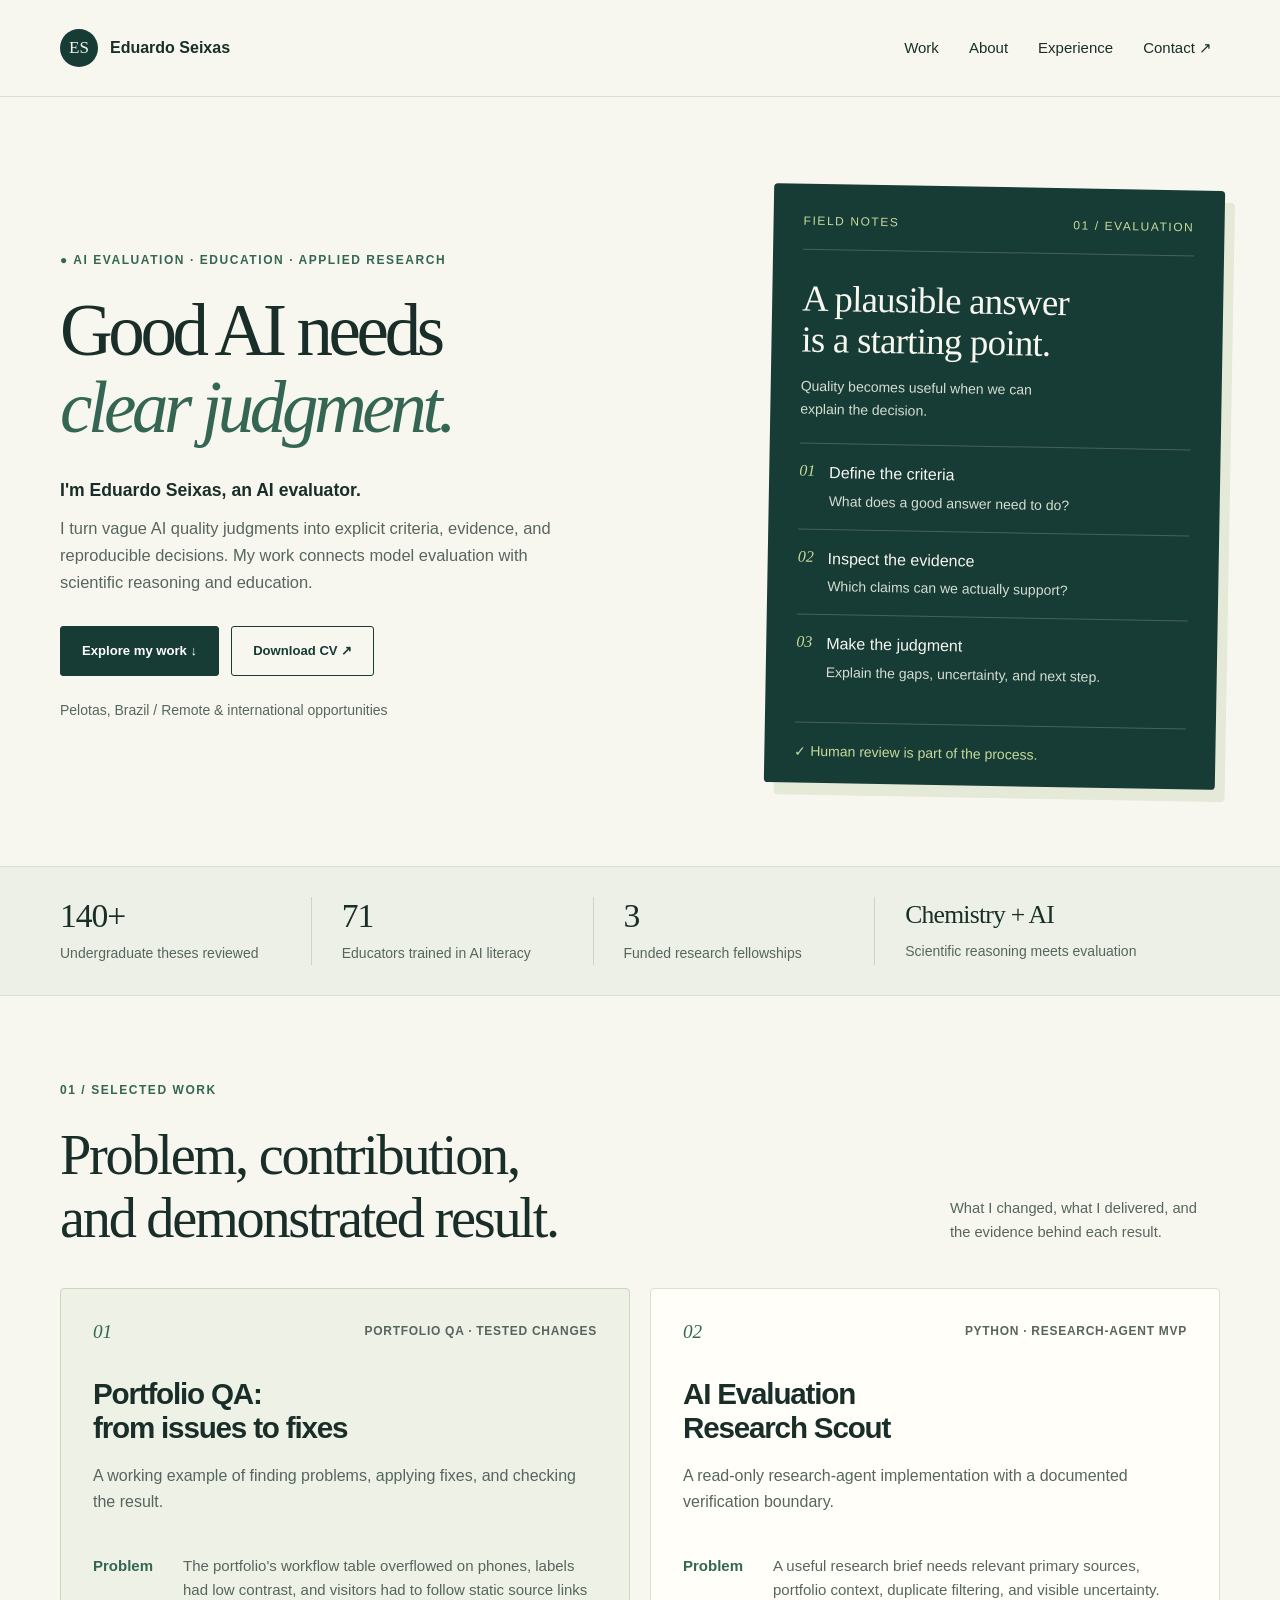
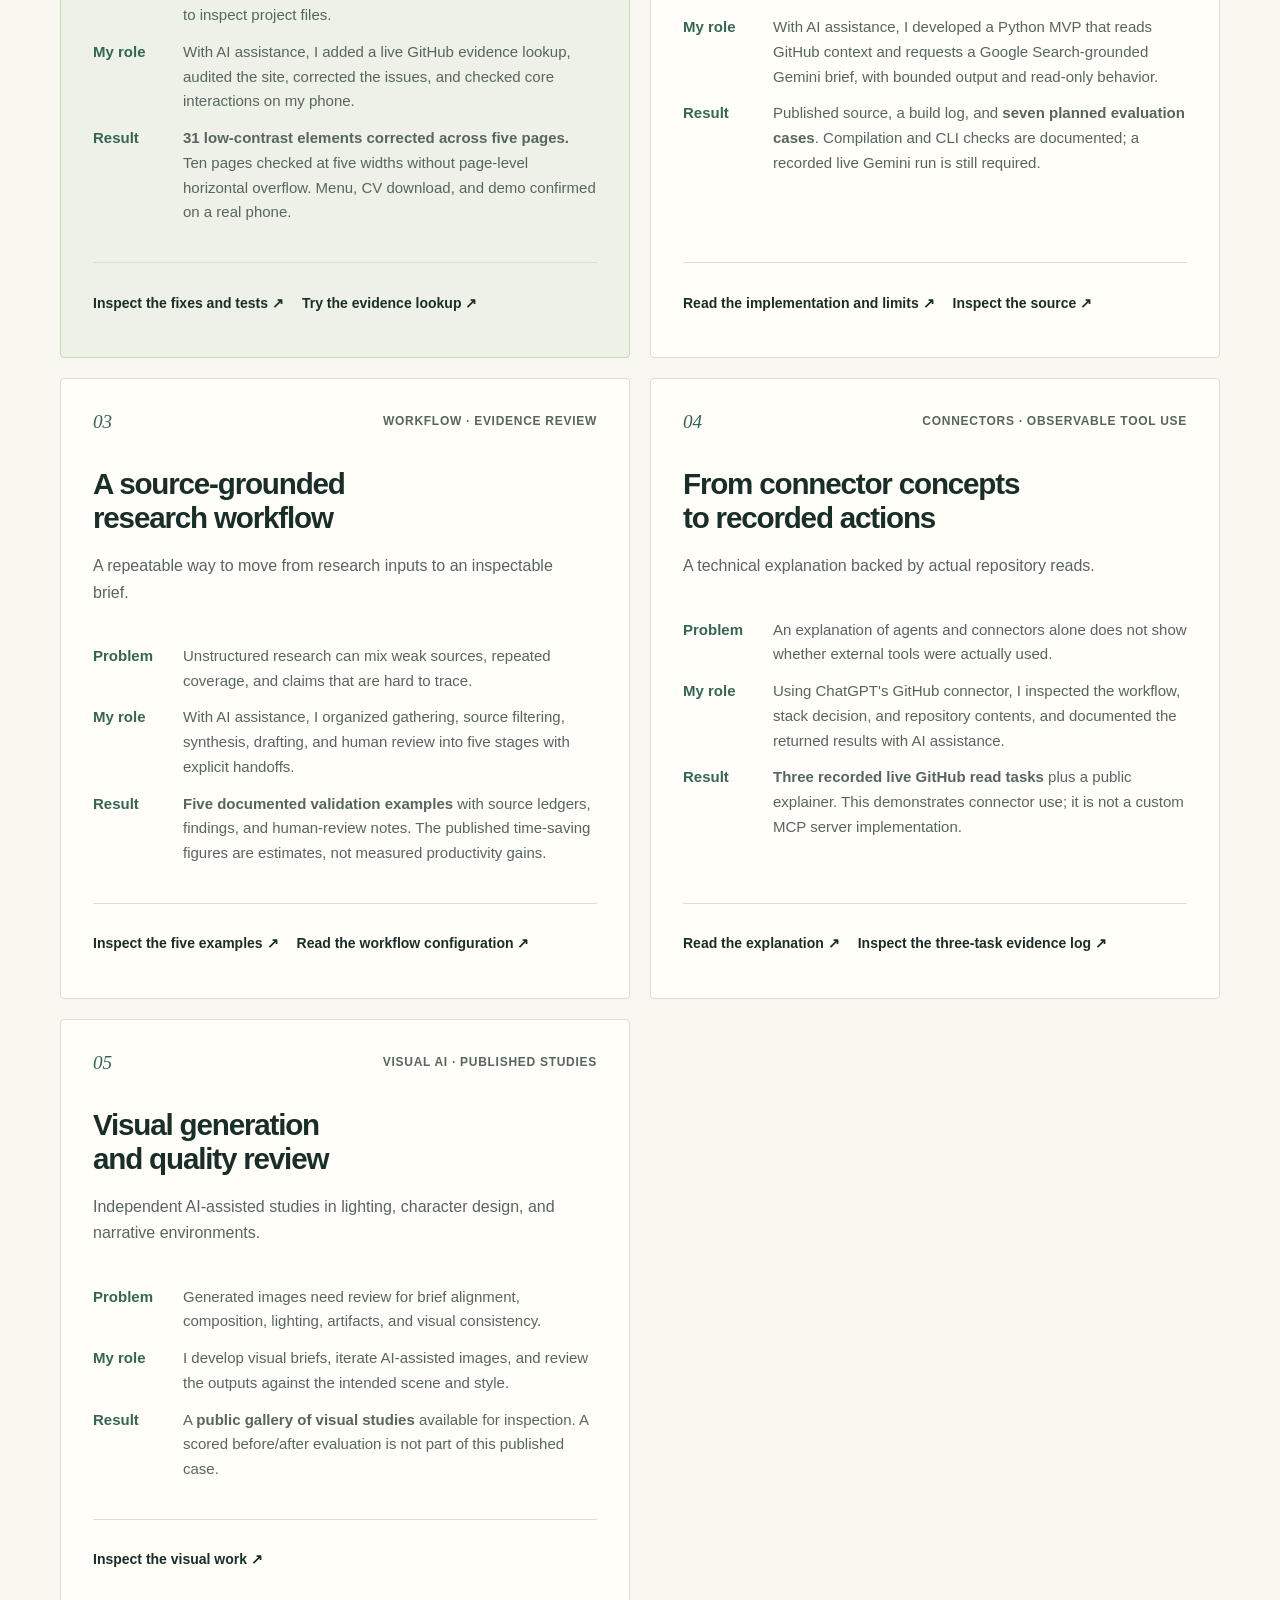
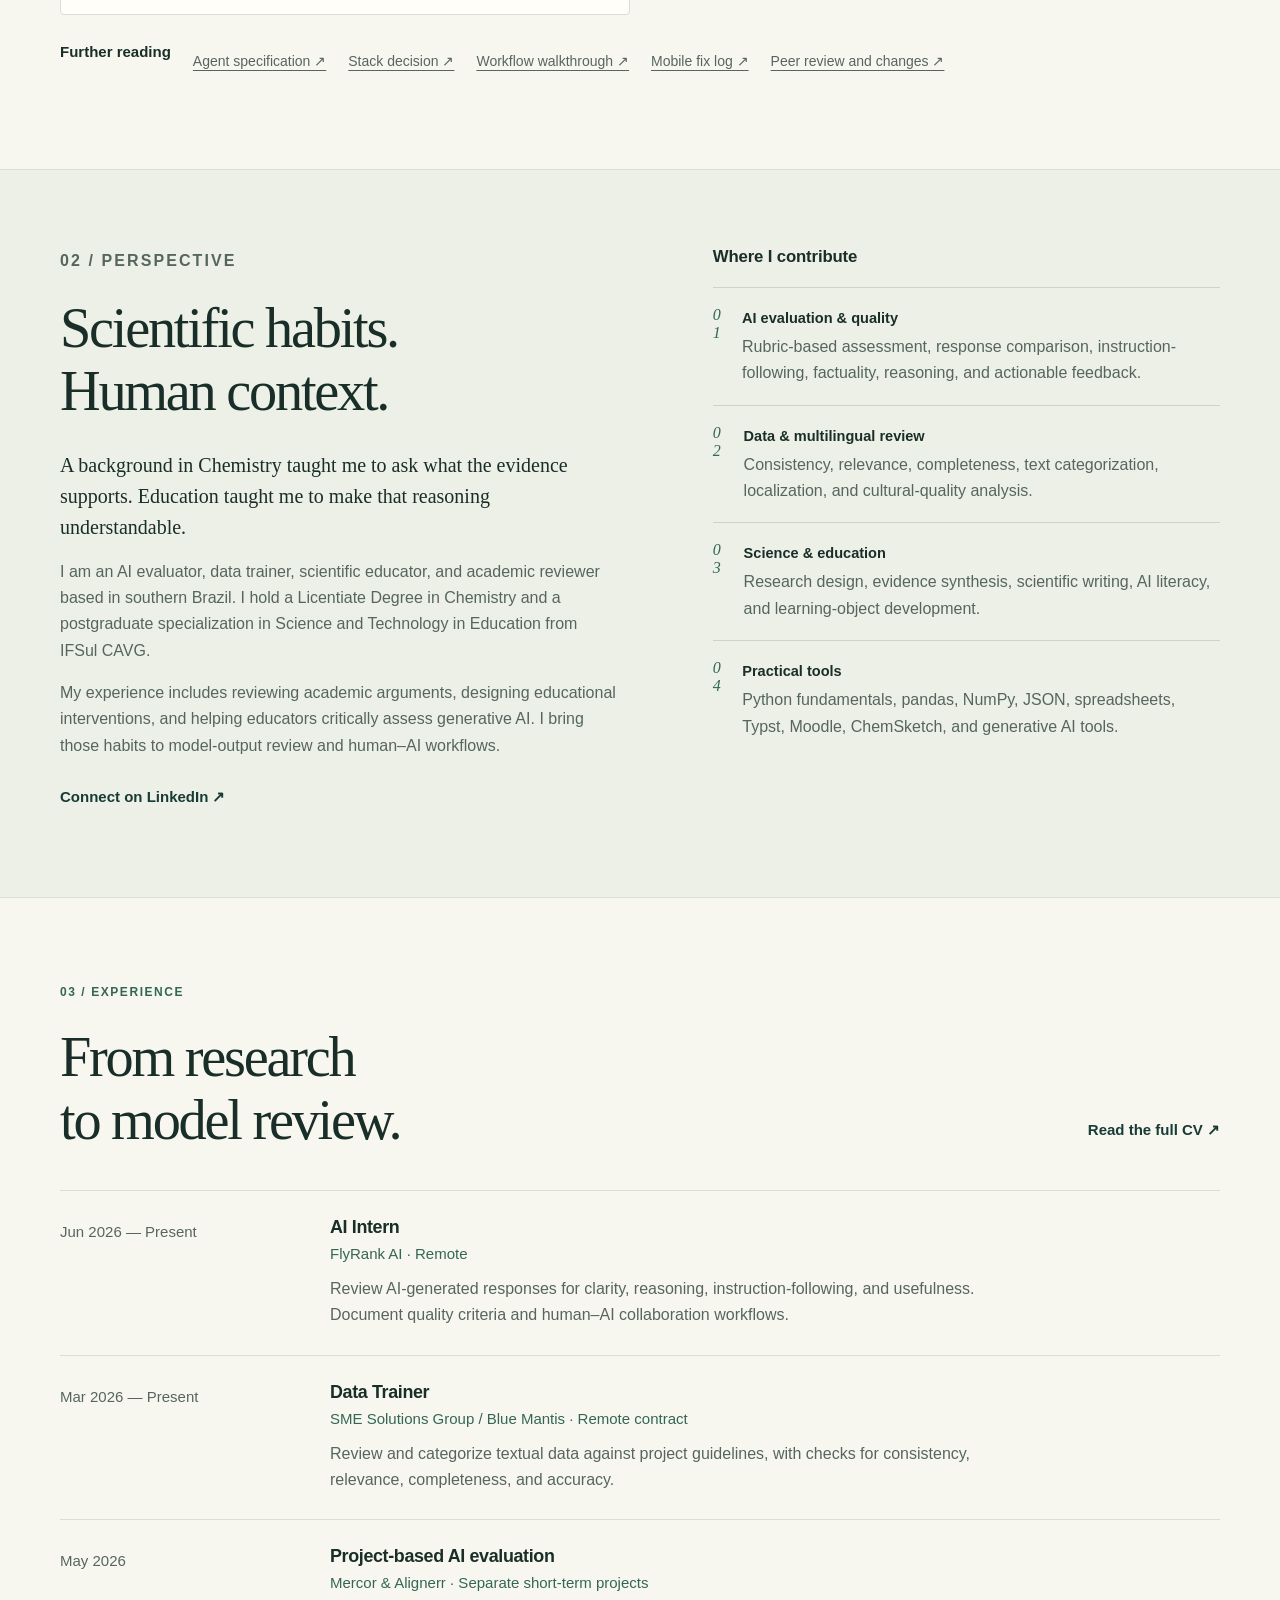
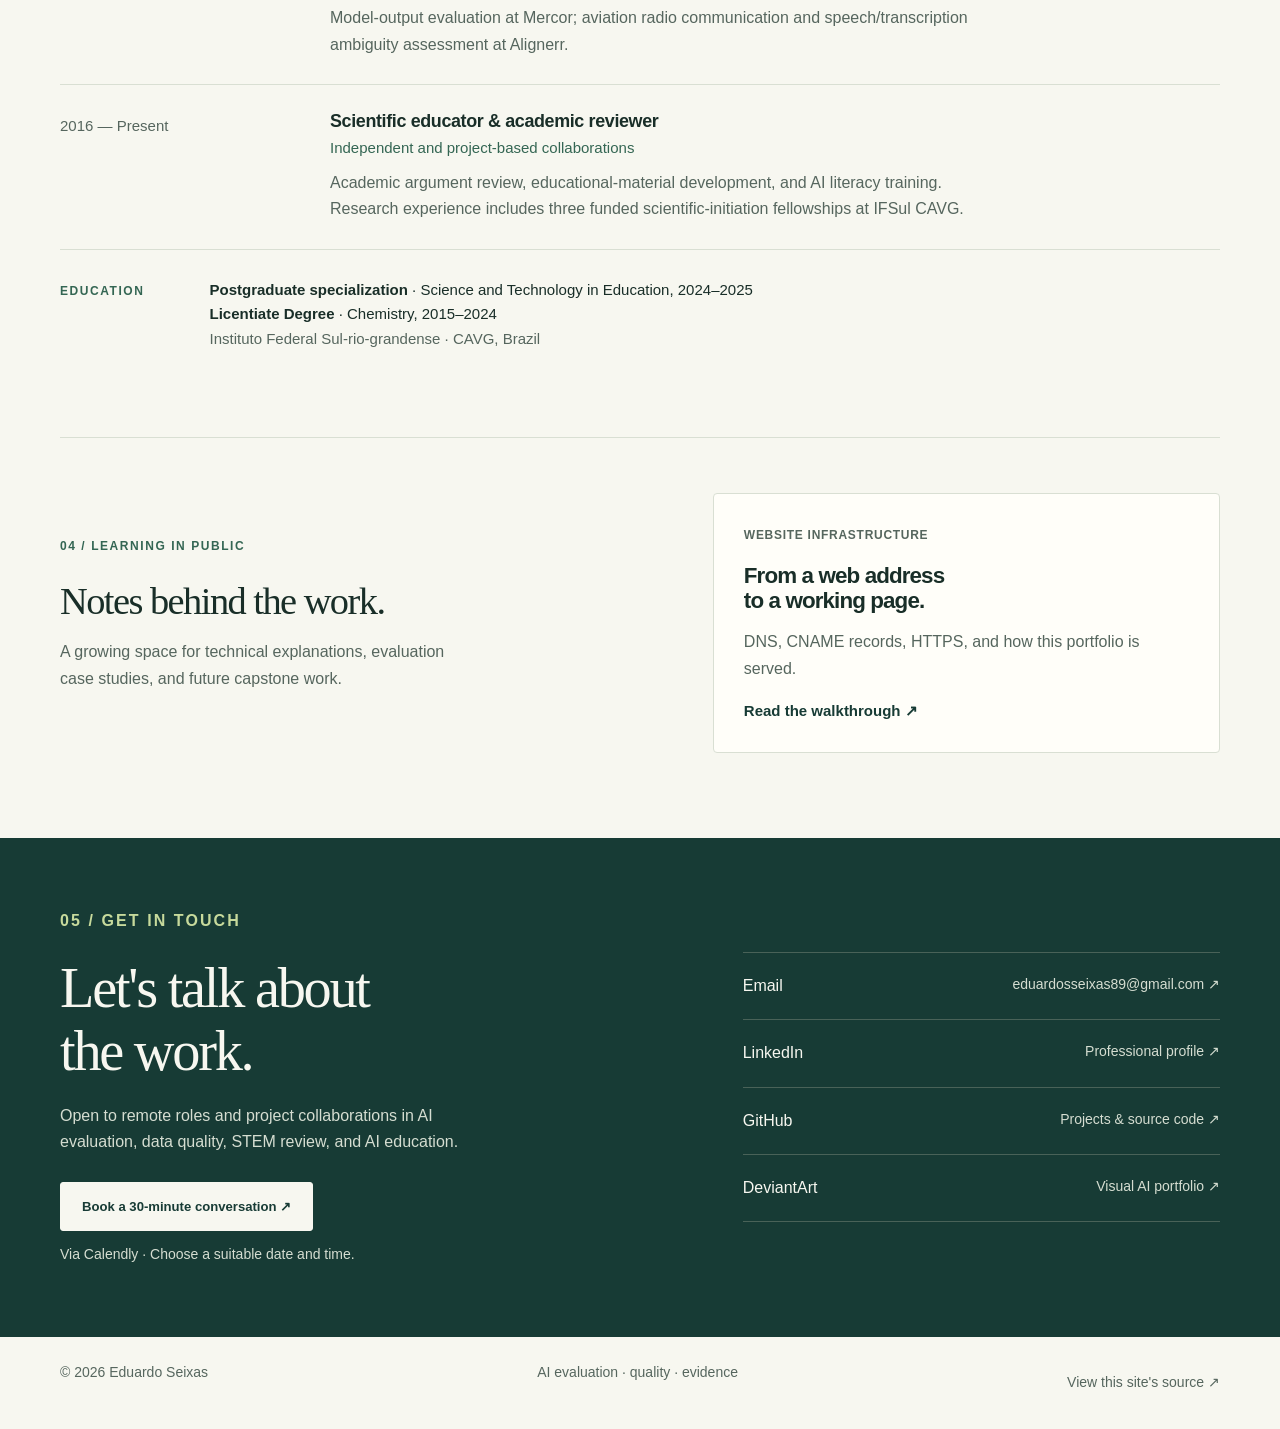
==== commit 15cce912: "Record Ruben's positive review and apply the requested phone wording polish" ====
--- a/index.html
+++ b/index.html
@@ -18,7 +18,7 @@
 <section class="proof-strip" aria-label="Selected experience from my CV"><div class="container proof-grid"><div><strong>140+</strong><span>Undergraduate theses reviewed</span></div><div><strong>71</strong><span>Educators trained in AI literacy</span></div><div><strong>3</strong><span>Funded research fellowships</span></div><div><strong>Chemistry + AI</strong><span>Scientific reasoning meets evaluation</span></div></div></section>
 <section id="work" class="section container" aria-labelledby="work-title"><div class="section-heading"><div><p class="eyebrow">01 / Selected work</p><h2 id="work-title">Problem, contribution,<br>and demonstrated result.</h2></div><p>What I changed, what I delivered, and the evidence behind each result.</p></div>
 <div class="projects">
-<article id="case-portfolio-qa" class="project featured"><div class="project-top"><span class="project-number">01</span><span class="tag">Portfolio QA · Tested changes</span></div><h3>Portfolio QA:<br>from issues to fixes</h3><p>A working example of finding problems, applying fixes, and checking the result.</p><dl><div><dt>Problem</dt><dd>The portfolio's workflow table overflowed on phones, labels had low contrast, and visitors had to follow static source links to inspect project files.</dd></div><div><dt>My role</dt><dd>With AI assistance, I added a live GitHub evidence lookup, audited the site, corrected the issues, and checked core interactions on my Samsung A15.</dd></div><div><dt>Result</dt><dd><strong>31 low-contrast elements corrected across five pages.</strong> Ten pages checked at five widths without page-level horizontal overflow. Menu, CV download, and demo confirmed on a real phone.</dd></div></dl><div class="project-links"><a href="mobile-fix-log.html">Inspect the fixes and tests ↗</a><a href="live-evidence.html">Try the evidence lookup ↗</a></div></article>
+<article id="case-portfolio-qa" class="project featured"><div class="project-top"><span class="project-number">01</span><span class="tag">Portfolio QA · Tested changes</span></div><h3>Portfolio QA:<br>from issues to fixes</h3><p>A working example of finding problems, applying fixes, and checking the result.</p><dl><div><dt>Problem</dt><dd>The portfolio's workflow table overflowed on phones, labels had low contrast, and visitors had to follow static source links to inspect project files.</dd></div><div><dt>My role</dt><dd>With AI assistance, I added a live GitHub evidence lookup, audited the site, corrected the issues, and checked core interactions on my phone.</dd></div><div><dt>Result</dt><dd><strong>31 low-contrast elements corrected across five pages.</strong> Ten pages checked at five widths without page-level horizontal overflow. Menu, CV download, and demo confirmed on a real phone.</dd></div></dl><div class="project-links"><a href="mobile-fix-log.html">Inspect the fixes and tests ↗</a><a href="live-evidence.html">Try the evidence lookup ↗</a></div></article>
 <article id="case-research-scout" class="project"><div class="project-top"><span class="project-number">02</span><span class="tag">Python · Research-agent MVP</span></div><h3>AI Evaluation<br>Research Scout</h3><p>A read-only research-agent implementation with a documented verification boundary.</p><dl><div><dt>Problem</dt><dd>A useful research brief needs relevant primary sources, portfolio context, duplicate filtering, and visible uncertainty.</dd></div><div><dt>My role</dt><dd>With AI assistance, I developed a Python MVP that reads GitHub context and requests a Google Search-grounded Gemini brief, with bounded output and read-only behavior.</dd></div><div><dt>Result</dt><dd>Published source, a build log, and <strong>seven planned evaluation cases</strong>. Compilation and CLI checks are documented; a recorded live Gemini run is still required.</dd></div></dl><div class="project-links"><a href="build-the-agent.html">Read the implementation and limits ↗</a><a href="https://github.com/Eseixas89/ai-evaluation-portfolio/tree/main/fl-07-agent">Inspect the source ↗</a></div></article>
 <article id="case-research-workflow" class="project"><div class="project-top"><span class="project-number">03</span><span class="tag">Workflow · Evidence review</span></div><h3>A source-grounded<br>research workflow</h3><p>A repeatable way to move from research inputs to an inspectable brief.</p><dl><div><dt>Problem</dt><dd>Unstructured research can mix weak sources, repeated coverage, and claims that are hard to trace.</dd></div><div><dt>My role</dt><dd>With AI assistance, I organized gathering, source filtering, synthesis, drafting, and human review into five stages with explicit handoffs.</dd></div><div><dt>Result</dt><dd><strong>Five documented validation examples</strong> with source ledgers, findings, and human-review notes. The published time-saving figures are estimates, not measured productivity gains.</dd></div></dl><div class="project-links"><a href="automation-workflow-v2.html">Inspect the five examples ↗</a><a href="automation-workflow-config.md">Read the workflow configuration ↗</a></div></article>
 <article id="case-connectors" class="project"><div class="project-top"><span class="project-number">04</span><span class="tag">Connectors · Observable tool use</span></div><h3>From connector concepts<br>to recorded actions</h3><p>A technical explanation backed by actual repository reads.</p><dl><div><dt>Problem</dt><dd>An explanation of agents and connectors alone does not show whether external tools were actually used.</dd></div><div><dt>My role</dt><dd>Using ChatGPT's GitHub connector, I inspected the workflow, stack decision, and repository contents, and documented the returned results with AI assistance.</dd></div><div><dt>Result</dt><dd><strong>Three recorded live GitHub read tasks</strong> plus a public explainer. This demonstrates connector use; it is not a custom MCP server implementation.</dd></div></dl><div class="project-links"><a href="agent-concepts-mcp-basics.html">Read the explanation ↗</a><a href="connector-evidence.md">Inspect the three-task evidence log ↗</a></div></article>
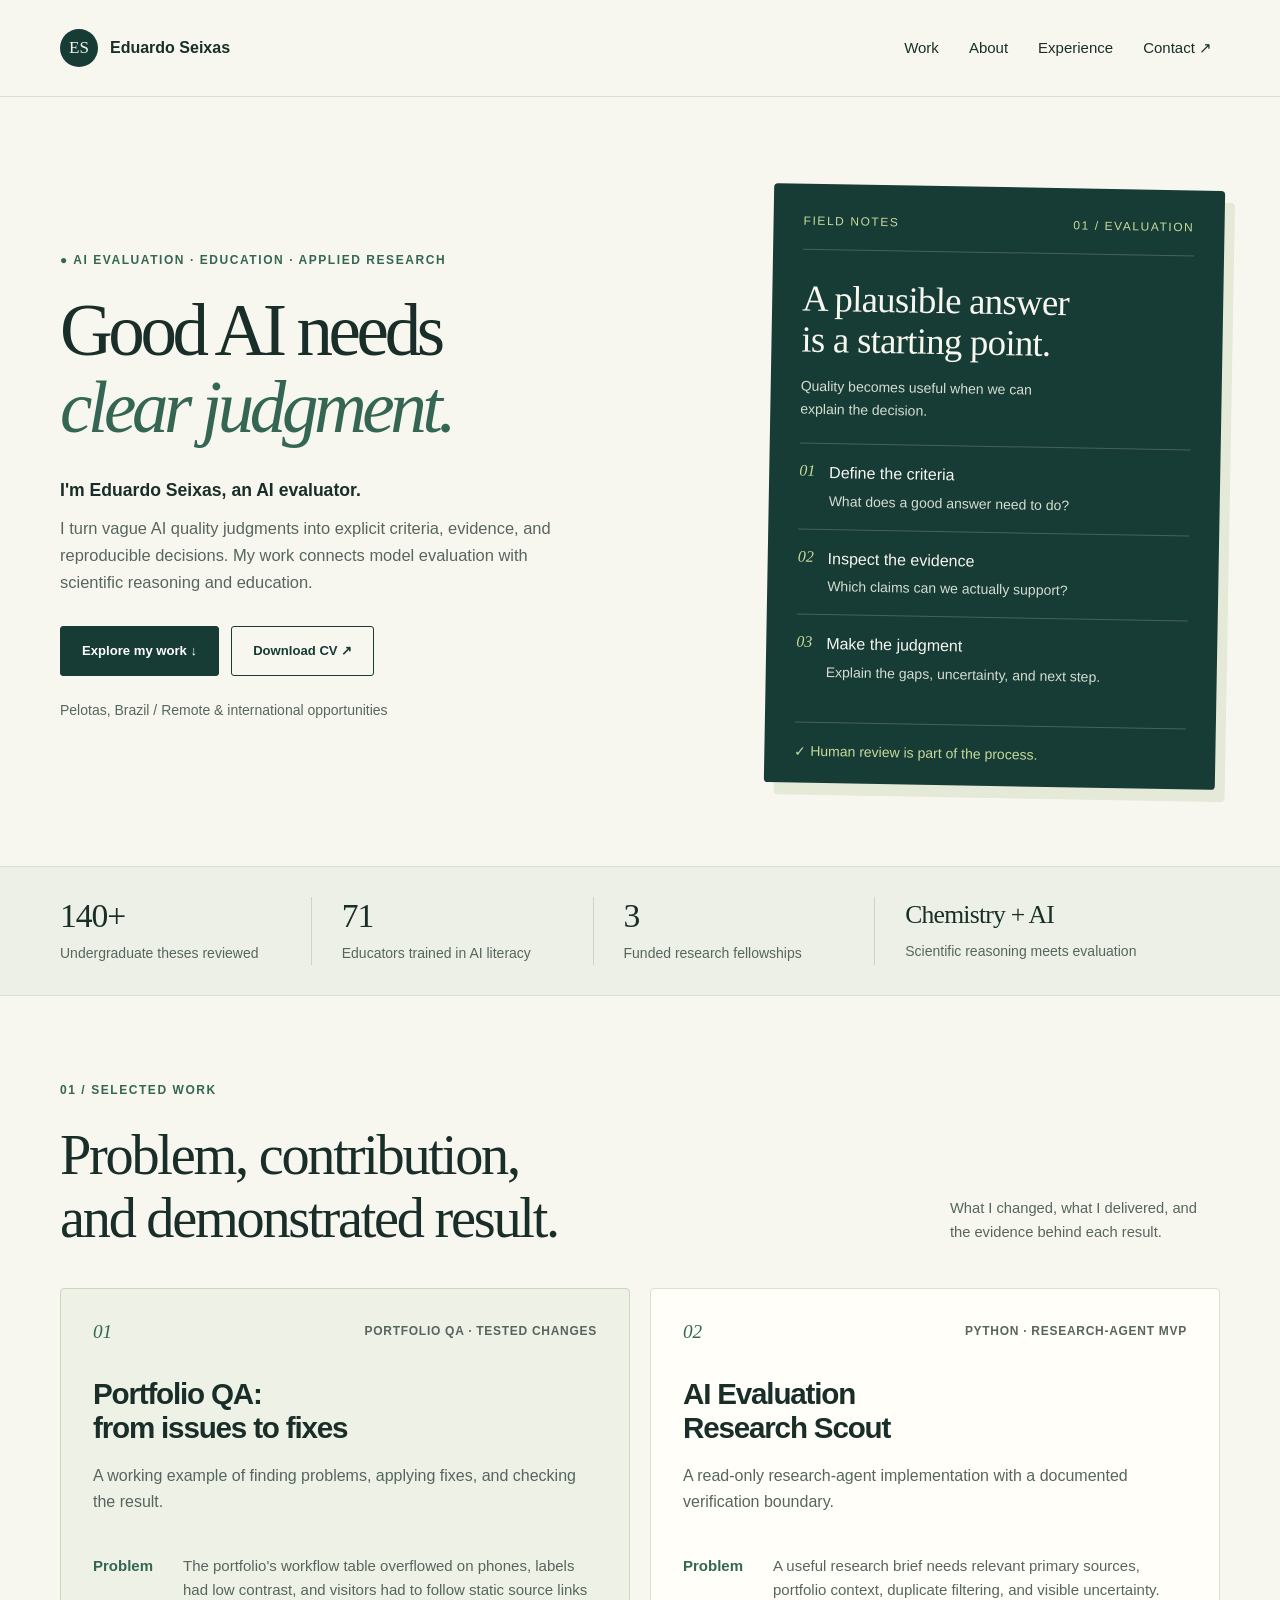
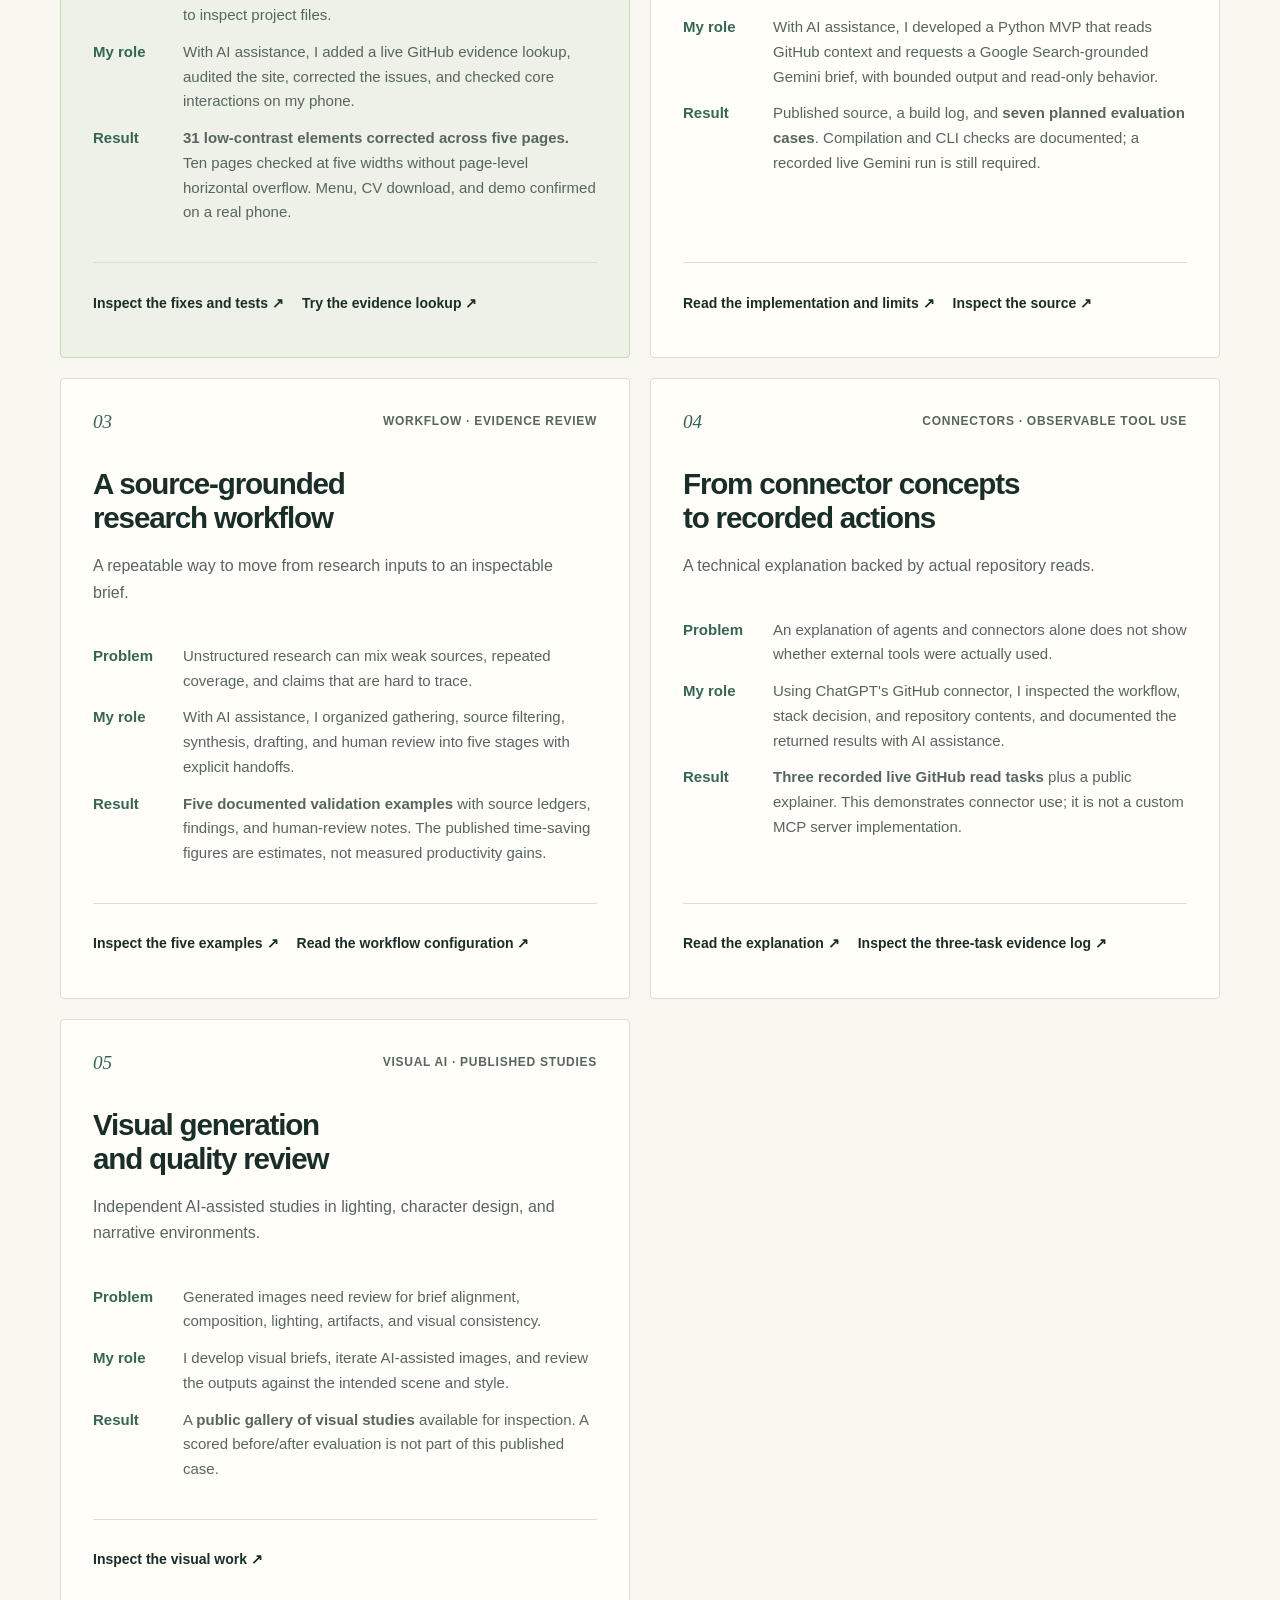
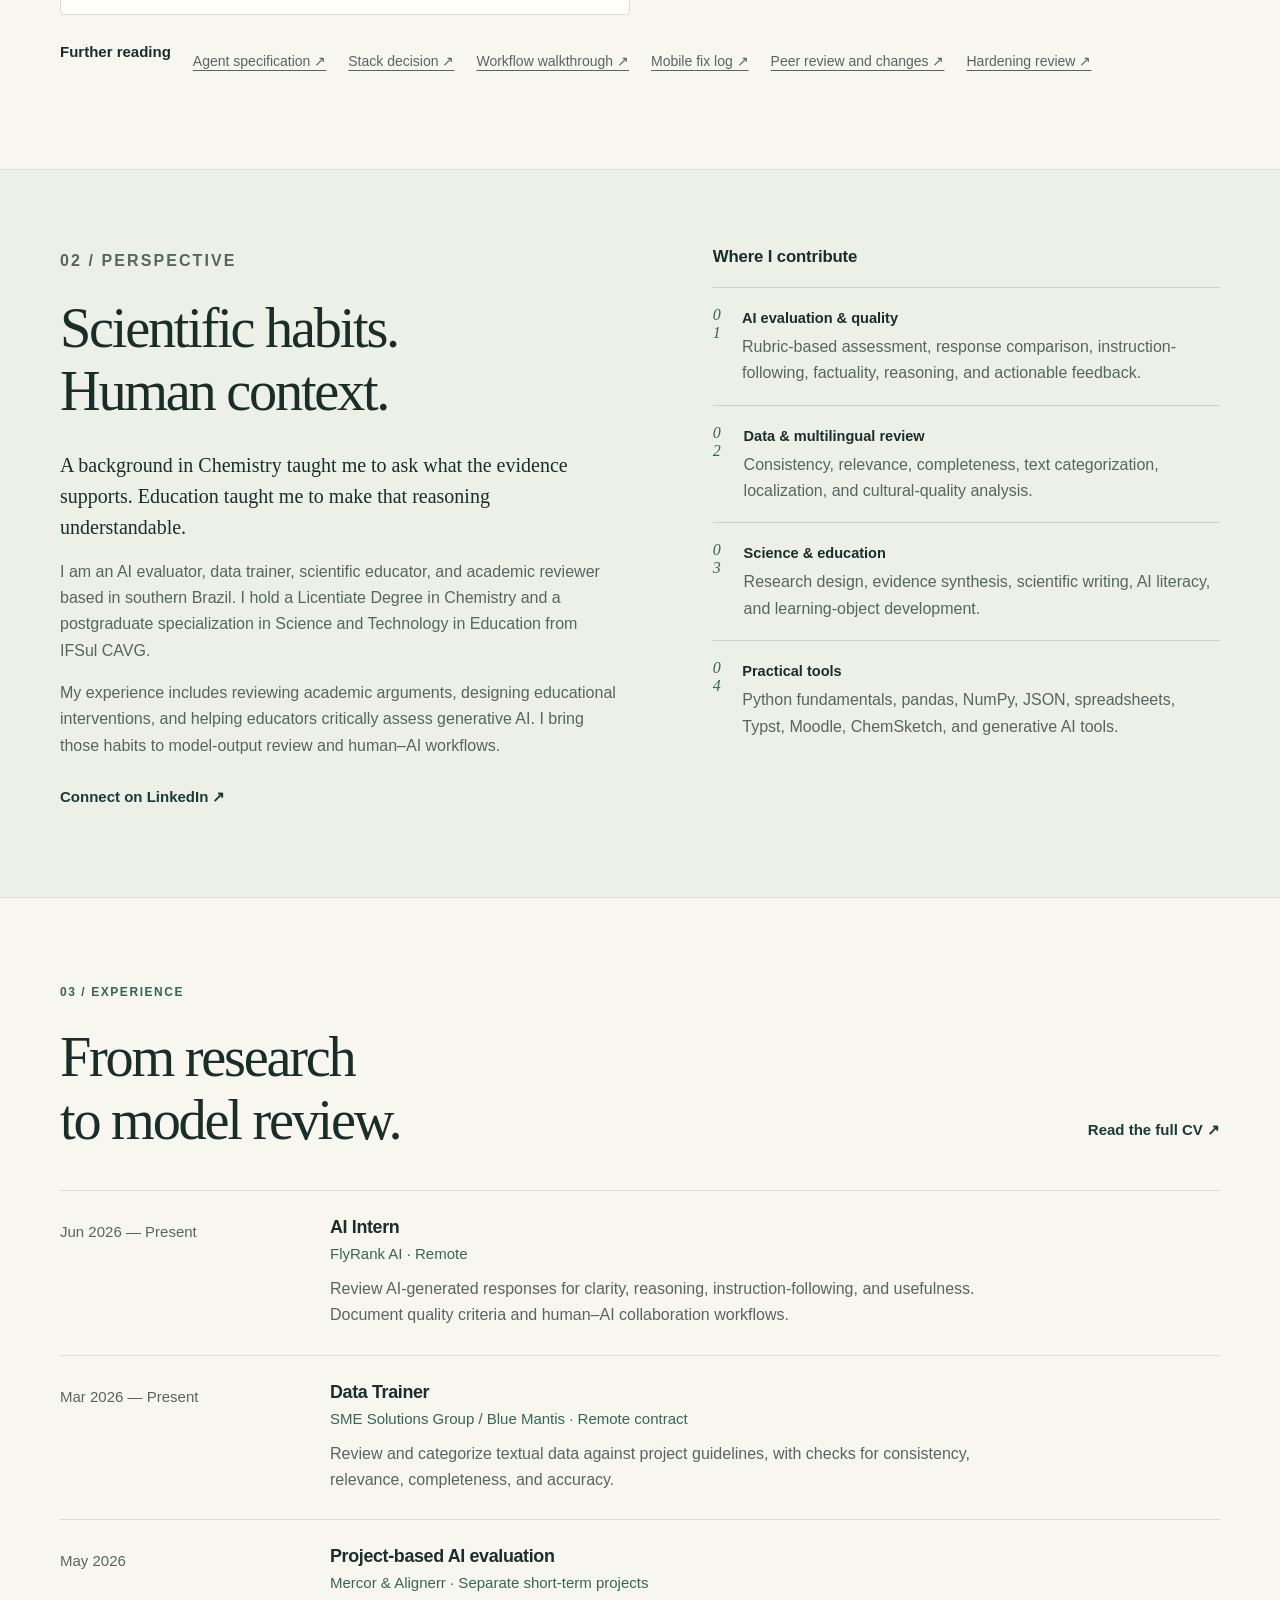
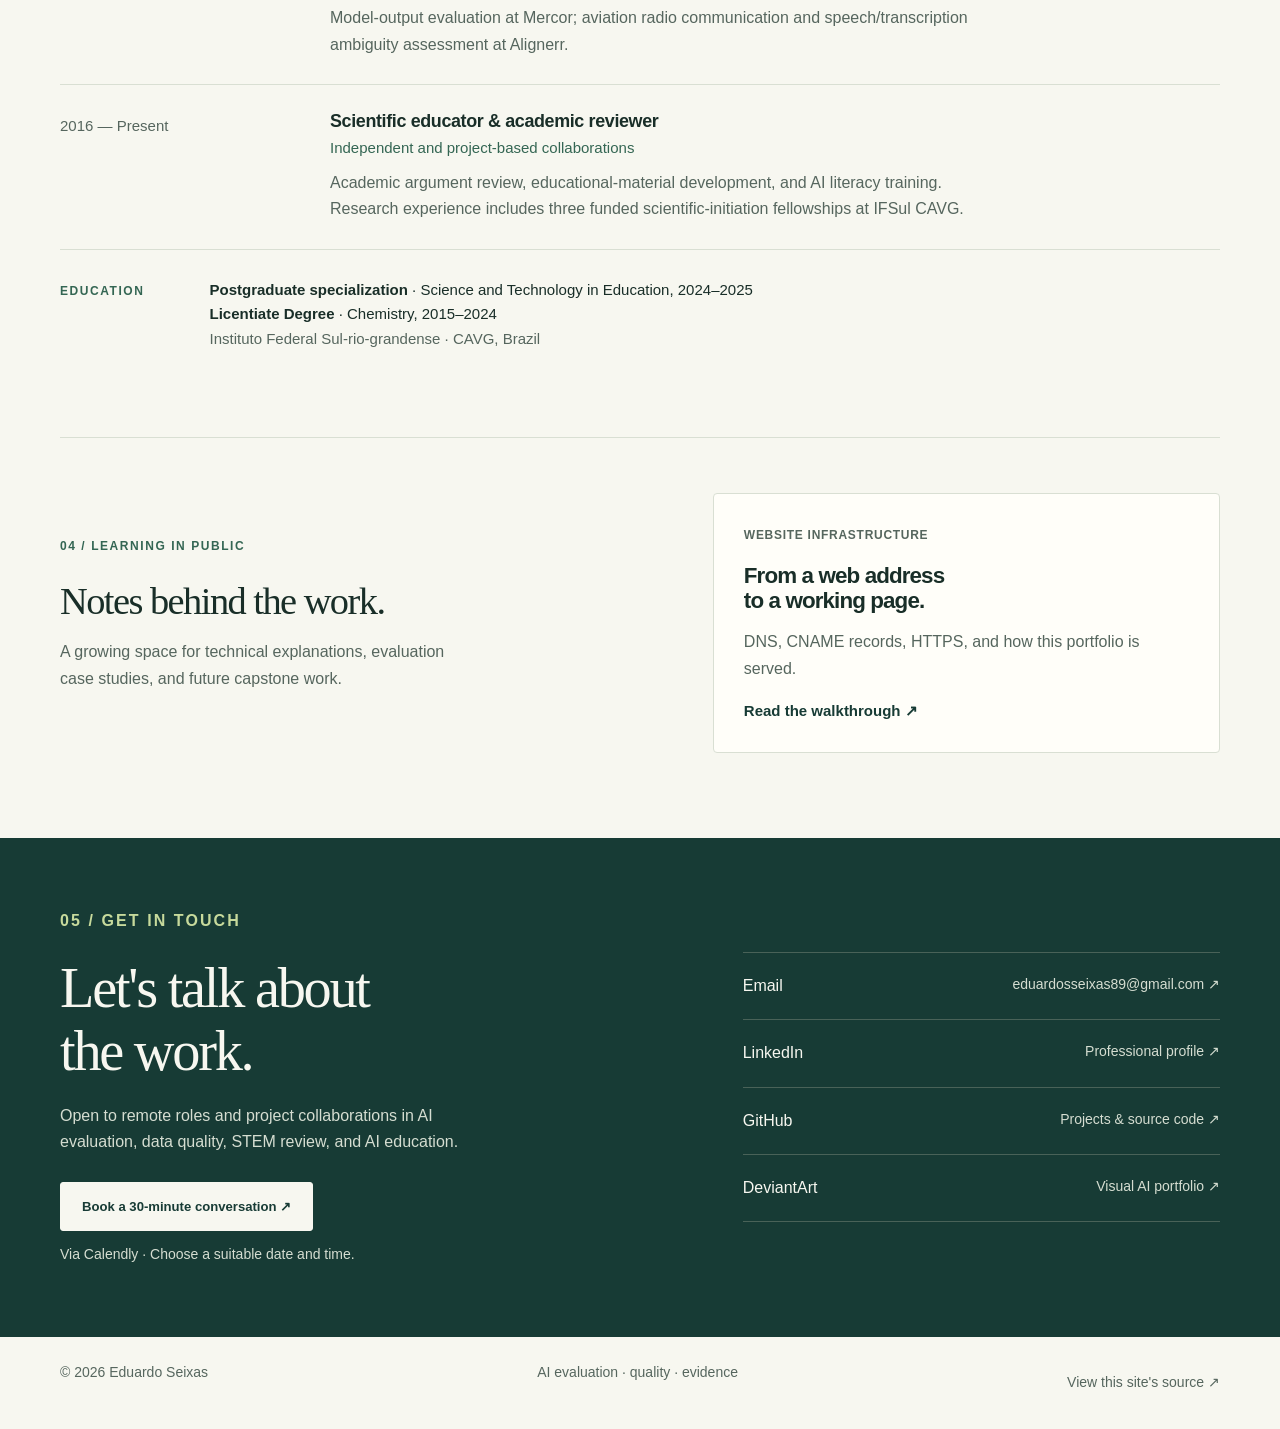
==== commit ee816bad: "Harden evidence lookup, complete social metadata, and publish failure-test review" ====
--- a/index.html
+++ b/index.html
@@ -3,13 +3,17 @@
 <head>
 <meta charset="utf-8"><meta name="viewport" content="width=device-width, initial-scale=1">
 <meta name="description" content="Eduardo Seixas: AI evaluation, data quality, science education, and applied research. Explore projects, experience, and evidence.">
-<meta name="theme-color" content="#173b35"><meta property="og:title" content="Eduardo Seixas | AI Evaluation & Applied Research"><meta property="og:description" content="Explicit criteria. Traceable evidence. Thoughtful human judgment."><meta property="og:type" content="website"><meta property="og:url" content="https://eseixas89.github.io/ai-evaluation-portfolio/">
+<meta name="theme-color" content="#173b35">
 <title>Eduardo Seixas | AI Evaluation & Applied Research</title><link rel="icon" href="favicon.svg" type="image/svg+xml"><link rel="stylesheet" href="styles.css">
 <link rel="stylesheet" href="accessibility.css">
+
+<link rel="canonical" href="https://eseixas89.github.io/ai-evaluation-portfolio/">
+<meta property="og:type" content="website"><meta property="og:url" content="https://eseixas89.github.io/ai-evaluation-portfolio/"><meta property="og:title" content="Eduardo Seixas | AI Evaluation &amp; Applied Research"><meta property="og:description" content="Eduardo Seixas: AI evaluation, data quality, science education, and applied research. Explore projects, experience, and evidence."><meta property="og:image" content="https://eseixas89.github.io/ai-evaluation-portfolio/assets/social-preview.png"><meta property="og:image:width" content="1200"><meta property="og:image:height" content="630"><meta property="og:image:alt" content="Eduardo Seixas — AI evaluation, quality, and evidence. Good AI needs clear judgment.">
+<meta name="twitter:card" content="summary_large_image"><meta name="twitter:title" content="Eduardo Seixas | AI Evaluation &amp; Applied Research"><meta name="twitter:description" content="Eduardo Seixas: AI evaluation, data quality, science education, and applied research. Explore projects, experience, and evidence."><meta name="twitter:image" content="https://eseixas89.github.io/ai-evaluation-portfolio/assets/social-preview.png"><meta name="twitter:image:alt" content="Eduardo Seixas — AI evaluation, quality, and evidence. Good AI needs clear judgment.">
 </head>
 <body>
 <a class="skip-link" href="#main">Skip to content</a>
-<header class="site-header"><div class="container header-inner"><a class="brand" href="./" aria-label="Eduardo Seixas, home"><span class="monogram" aria-hidden="true">ES</span>Eduardo Seixas</a><nav aria-label="Main navigation"><a href="#work">Work</a><a href="#about">About</a><a href="#experience">Experience</a><a href="#contact">Contact ↗</a></nav></div></header>
+<header class="site-header"><div class="container header-inner"><a class="brand" href="./"><span class="monogram" aria-hidden="true">ES</span>Eduardo Seixas</a><nav aria-label="Main navigation"><a href="#work">Work</a><a href="#about">About</a><a href="#experience">Experience</a><a href="#contact">Contact ↗</a></nav></div></header>
 <main id="main">
 <section class="hero container" aria-labelledby="hero-title">
 <div><p class="eyebrow">● AI evaluation · education · applied research</p><h1 id="hero-title">Good AI needs<br><em>clear judgment.</em></h1><p class="hero-name">I'm Eduardo Seixas, an AI evaluator.</p><p class="hero-lead">I turn vague AI quality judgments into explicit criteria, evidence, and reproducible decisions. My work connects model evaluation with scientific reasoning and education.</p><div class="actions"><a class="button" href="#work">Explore my work ↓</a><a class="button outline" href="assets/Eduardo_Seixas_CV.pdf" download>Download CV ↗</a></div><p class="hero-meta">Pelotas, Brazil / Remote &amp; international opportunities</p></div>
@@ -23,7 +27,7 @@
 <article id="case-research-workflow" class="project"><div class="project-top"><span class="project-number">03</span><span class="tag">Workflow · Evidence review</span></div><h3>A source-grounded<br>research workflow</h3><p>A repeatable way to move from research inputs to an inspectable brief.</p><dl><div><dt>Problem</dt><dd>Unstructured research can mix weak sources, repeated coverage, and claims that are hard to trace.</dd></div><div><dt>My role</dt><dd>With AI assistance, I organized gathering, source filtering, synthesis, drafting, and human review into five stages with explicit handoffs.</dd></div><div><dt>Result</dt><dd><strong>Five documented validation examples</strong> with source ledgers, findings, and human-review notes. The published time-saving figures are estimates, not measured productivity gains.</dd></div></dl><div class="project-links"><a href="automation-workflow-v2.html">Inspect the five examples ↗</a><a href="automation-workflow-config.md">Read the workflow configuration ↗</a></div></article>
 <article id="case-connectors" class="project"><div class="project-top"><span class="project-number">04</span><span class="tag">Connectors · Observable tool use</span></div><h3>From connector concepts<br>to recorded actions</h3><p>A technical explanation backed by actual repository reads.</p><dl><div><dt>Problem</dt><dd>An explanation of agents and connectors alone does not show whether external tools were actually used.</dd></div><div><dt>My role</dt><dd>Using ChatGPT's GitHub connector, I inspected the workflow, stack decision, and repository contents, and documented the returned results with AI assistance.</dd></div><div><dt>Result</dt><dd><strong>Three recorded live GitHub read tasks</strong> plus a public explainer. This demonstrates connector use; it is not a custom MCP server implementation.</dd></div></dl><div class="project-links"><a href="agent-concepts-mcp-basics.html">Read the explanation ↗</a><a href="connector-evidence.md">Inspect the three-task evidence log ↗</a></div></article>
 <article id="case-visual-ai" class="project"><div class="project-top"><span class="project-number">05</span><span class="tag">Visual AI · Published studies</span></div><h3>Visual generation<br>and quality review</h3><p>Independent AI-assisted studies in lighting, character design, and narrative environments.</p><dl><div><dt>Problem</dt><dd>Generated images need review for brief alignment, composition, lighting, artifacts, and visual consistency.</dd></div><div><dt>My role</dt><dd>I develop visual briefs, iterate AI-assisted images, and review the outputs against the intended scene and style.</dd></div><div><dt>Result</dt><dd>A <strong>public gallery of visual studies</strong> available for inspection. A scored before/after evaluation is not part of this published case.</dd></div></dl><div class="project-links"><a href="https://www.deviantart.com/epyon89">Inspect the visual work ↗</a></div></article>
-</div><div class="work-footnote"><span>Further reading</span><a href="personal-agent-spec.html">Agent specification ↗</a><a href="stack-rationale.html">Stack decision ↗</a><a href="explain-it-like-you-built-it.html">Workflow walkthrough ↗</a><a href="mobile-fix-log.html">Mobile fix log ↗</a><a href="critique-response.html">Peer review and changes ↗</a></div></section>
+</div><div class="work-footnote"><span>Further reading</span><a href="personal-agent-spec.html">Agent specification ↗</a><a href="stack-rationale.html">Stack decision ↗</a><a href="explain-it-like-you-built-it.html">Workflow walkthrough ↗</a><a href="mobile-fix-log.html">Mobile fix log ↗</a><a href="critique-response.html">Peer review and changes ↗</a><a href="hardening-review.html">Hardening review ↗</a></div></section>
 <section id="about" class="about-section" aria-labelledby="about-title"><div class="container about-grid"><div><p class="eyebrow">02 / Perspective</p><h2 id="about-title">Scientific habits.<br>Human context.</h2><p class="about-lead">A background in Chemistry taught me to ask what the evidence supports. Education taught me to make that reasoning understandable.</p><p>I am an AI evaluator, data trainer, scientific educator, and academic reviewer based in southern Brazil. I hold a Licentiate Degree in Chemistry and a postgraduate specialization in Science and Technology in Education from IFSul CAVG.</p><p>My experience includes reviewing academic arguments, designing educational interventions, and helping educators critically assess generative AI. I bring those habits to model-output review and human–AI workflows.</p><a class="text-link" href="https://www.linkedin.com/in/eduardo-seixas89/">Connect on LinkedIn ↗</a></div><div class="expertise"><h3>Where I contribute</h3><div><span>01</span><p><strong>AI evaluation &amp; quality</strong>Rubric-based assessment, response comparison, instruction-following, factuality, reasoning, and actionable feedback.</p></div><div><span>02</span><p><strong>Data &amp; multilingual review</strong>Consistency, relevance, completeness, text categorization, localization, and cultural-quality analysis.</p></div><div><span>03</span><p><strong>Science &amp; education</strong>Research design, evidence synthesis, scientific writing, AI literacy, and learning-object development.</p></div><div><span>04</span><p><strong>Practical tools</strong>Python fundamentals, pandas, NumPy, JSON, spreadsheets, Typst, Moodle, ChemSketch, and generative AI tools.</p></div></div></div></section>
 <section id="experience" class="section container" aria-labelledby="experience-title"><div class="section-heading"><div><p class="eyebrow">03 / Experience</p><h2 id="experience-title">From research<br>to model review.</h2></div><a class="text-link" href="assets/Eduardo_Seixas_CV.pdf">Read the full CV ↗</a></div><div class="timeline">
 <article><div class="timeline-date">Jun 2026 — Present</div><div><h3>AI Intern</h3><p class="organization">FlyRank AI · Remote</p><p>Review AI-generated responses for clarity, reasoning, instruction-following, and usefulness. Document quality criteria and human–AI collaboration workflows.</p></div></article>
